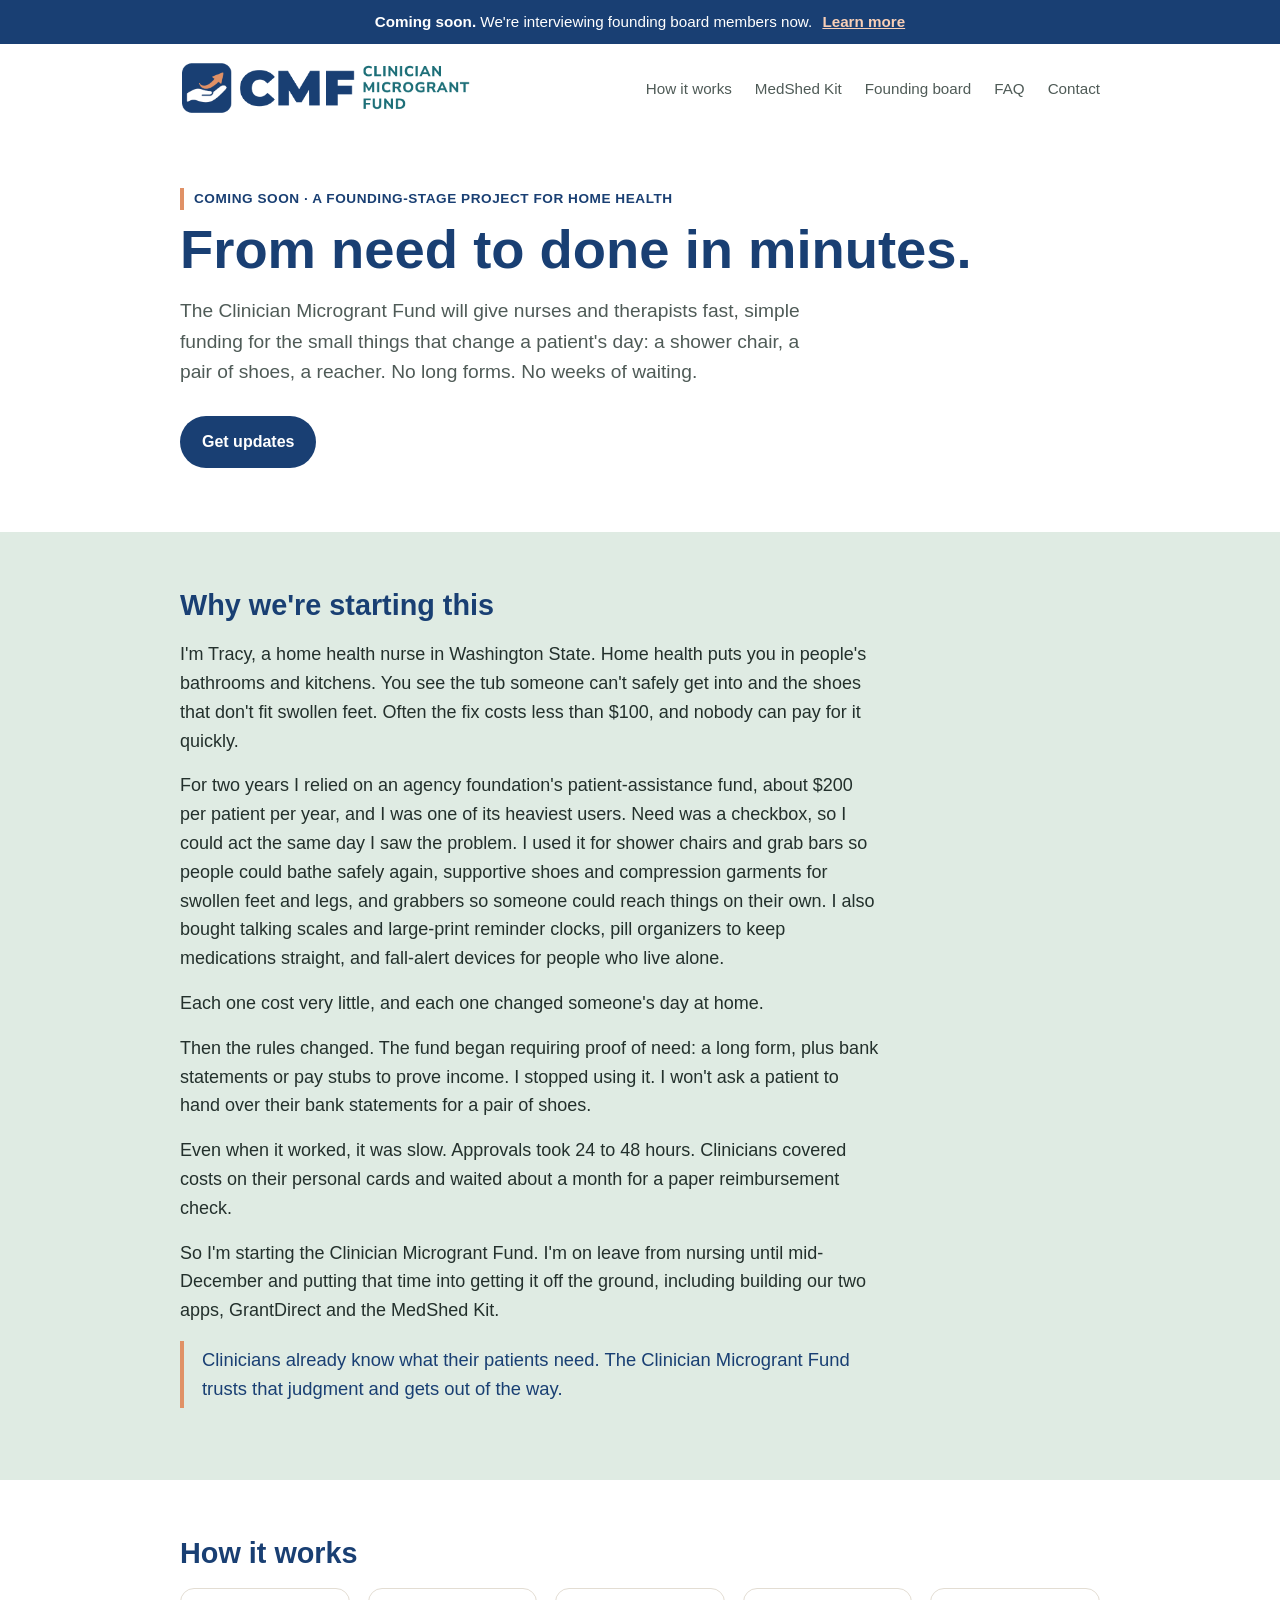
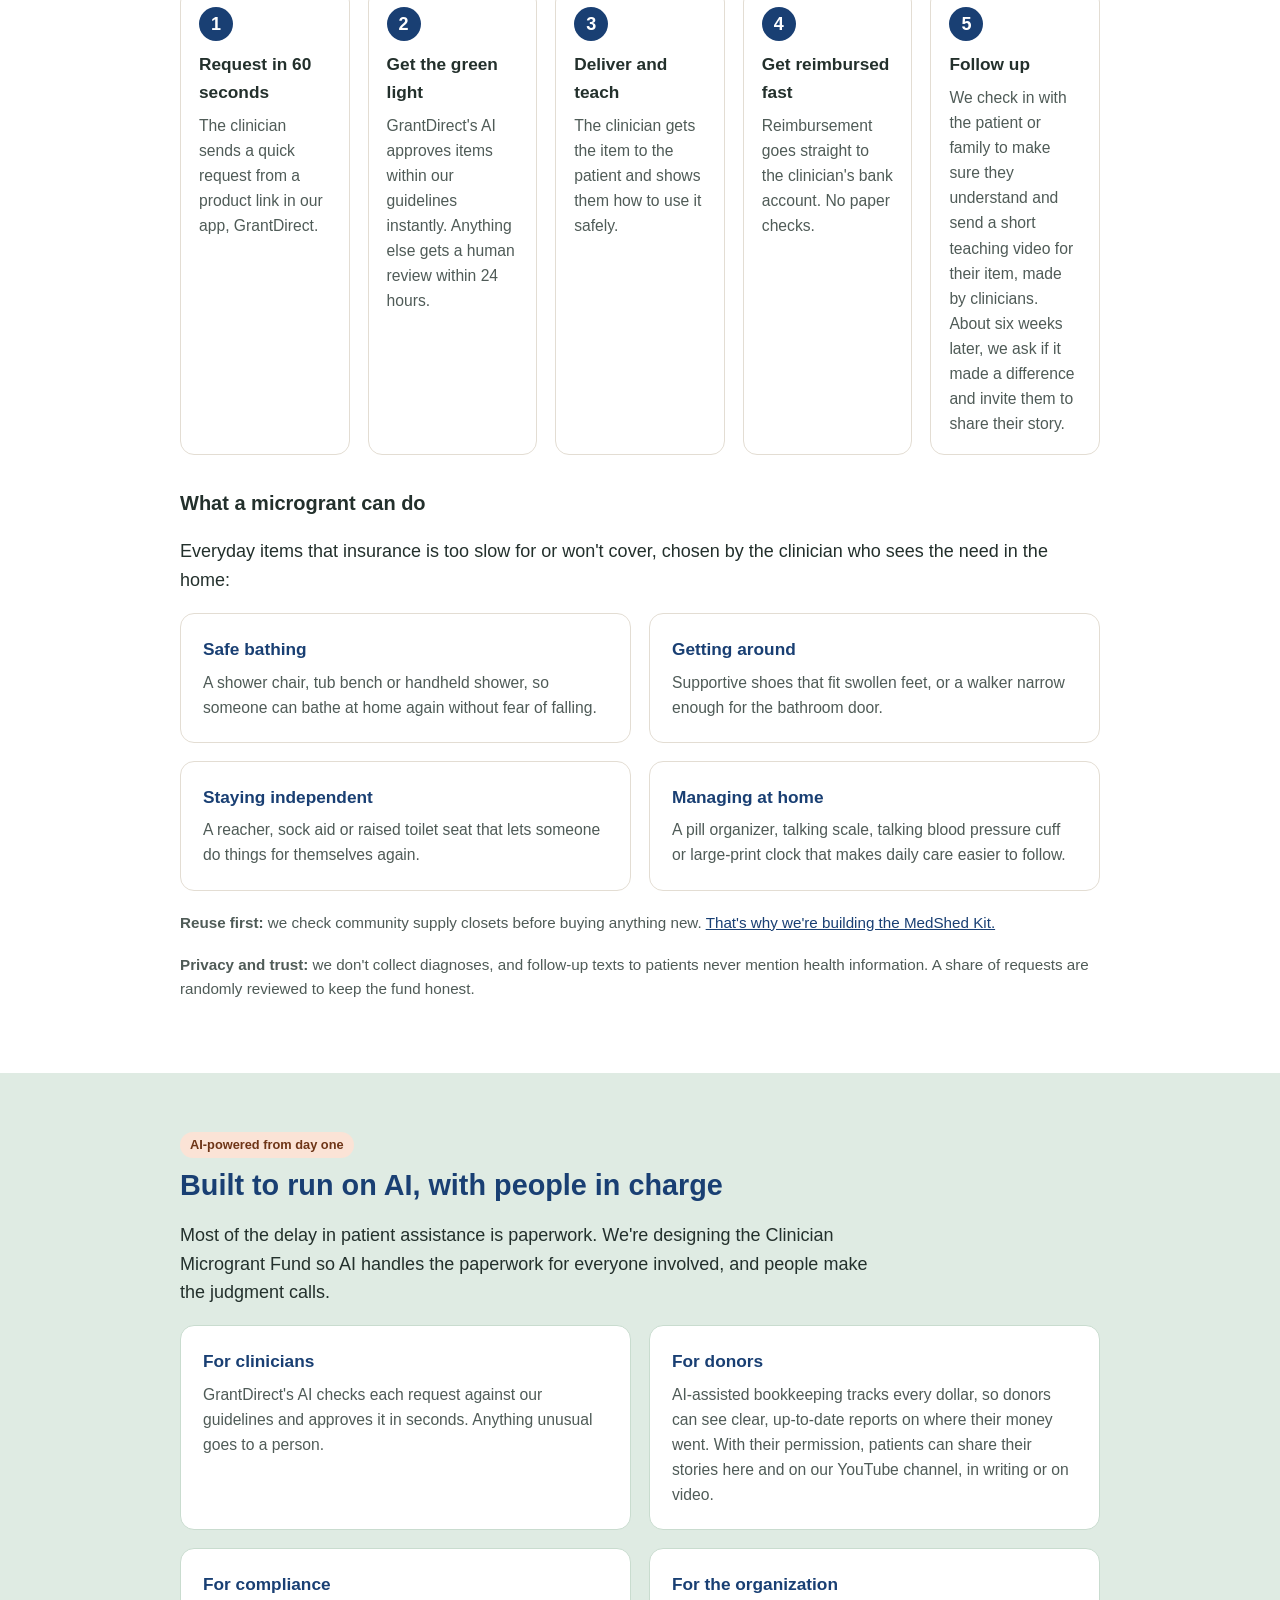
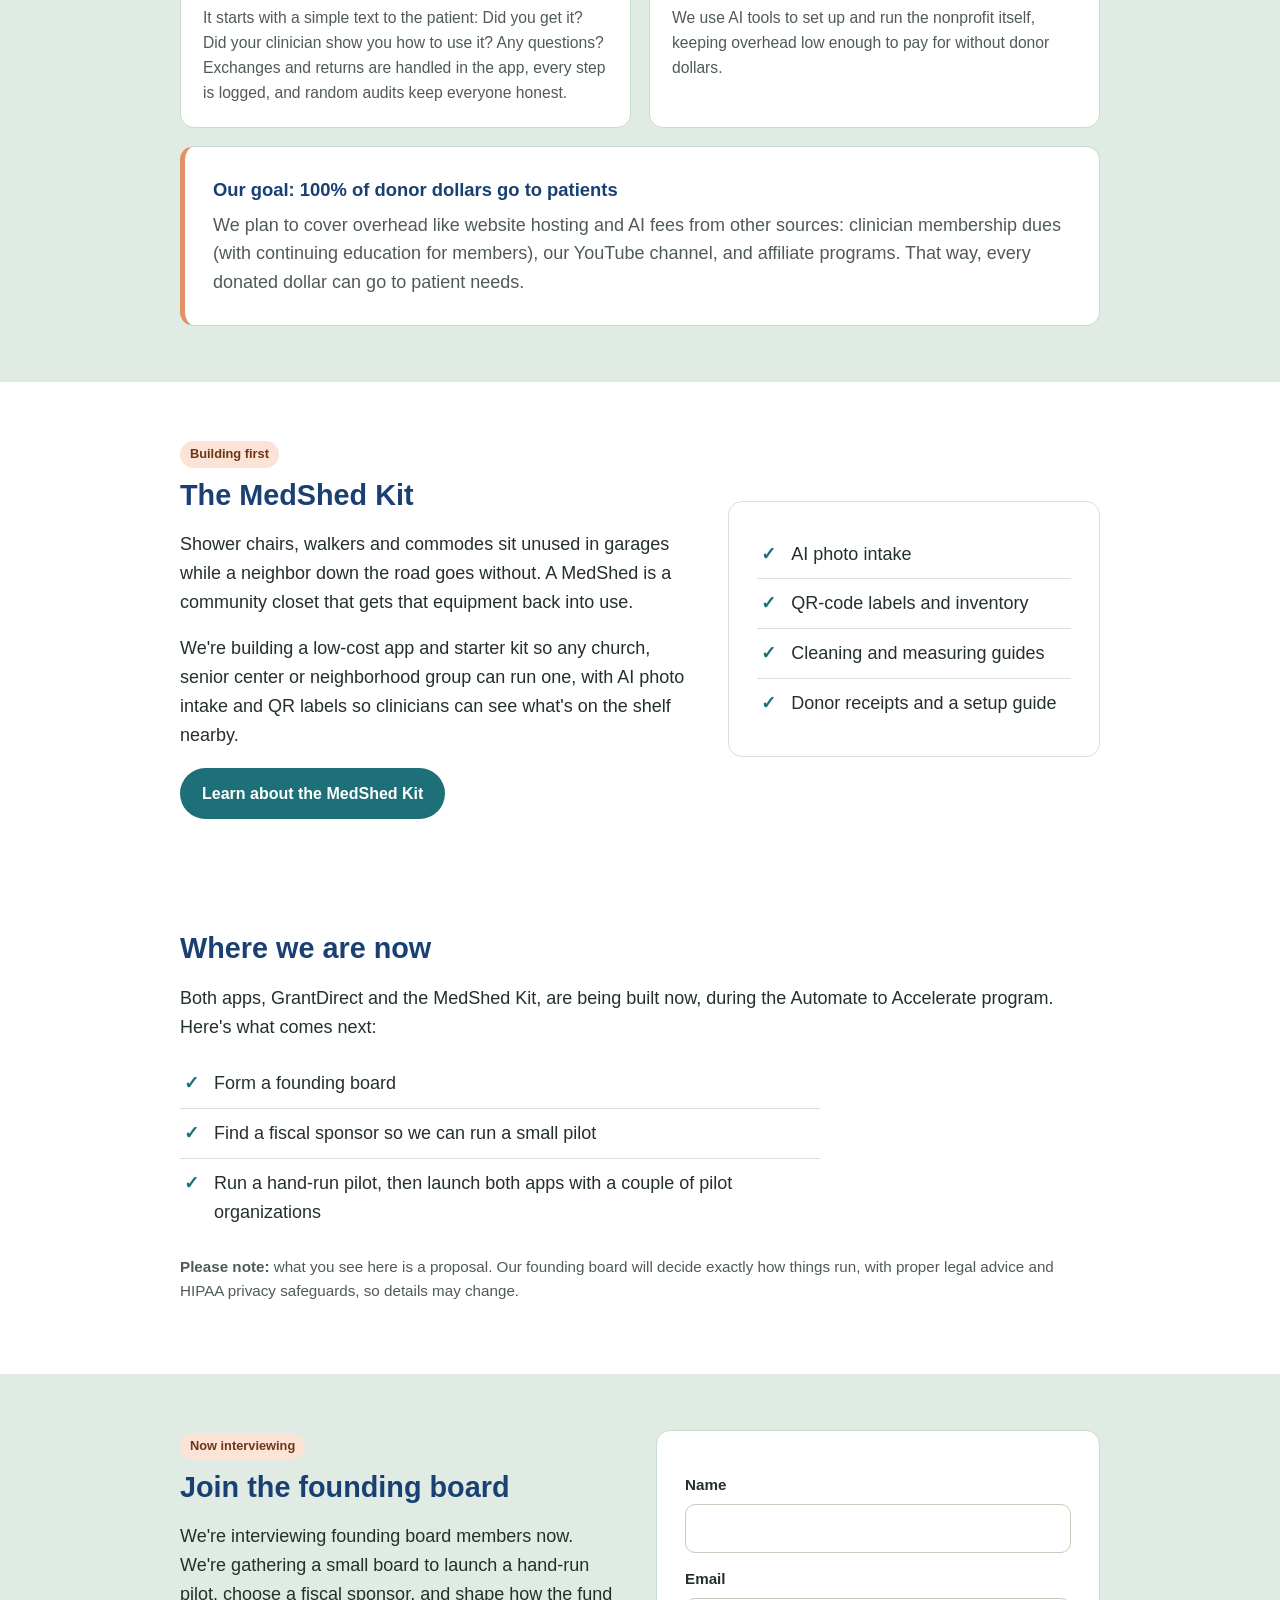
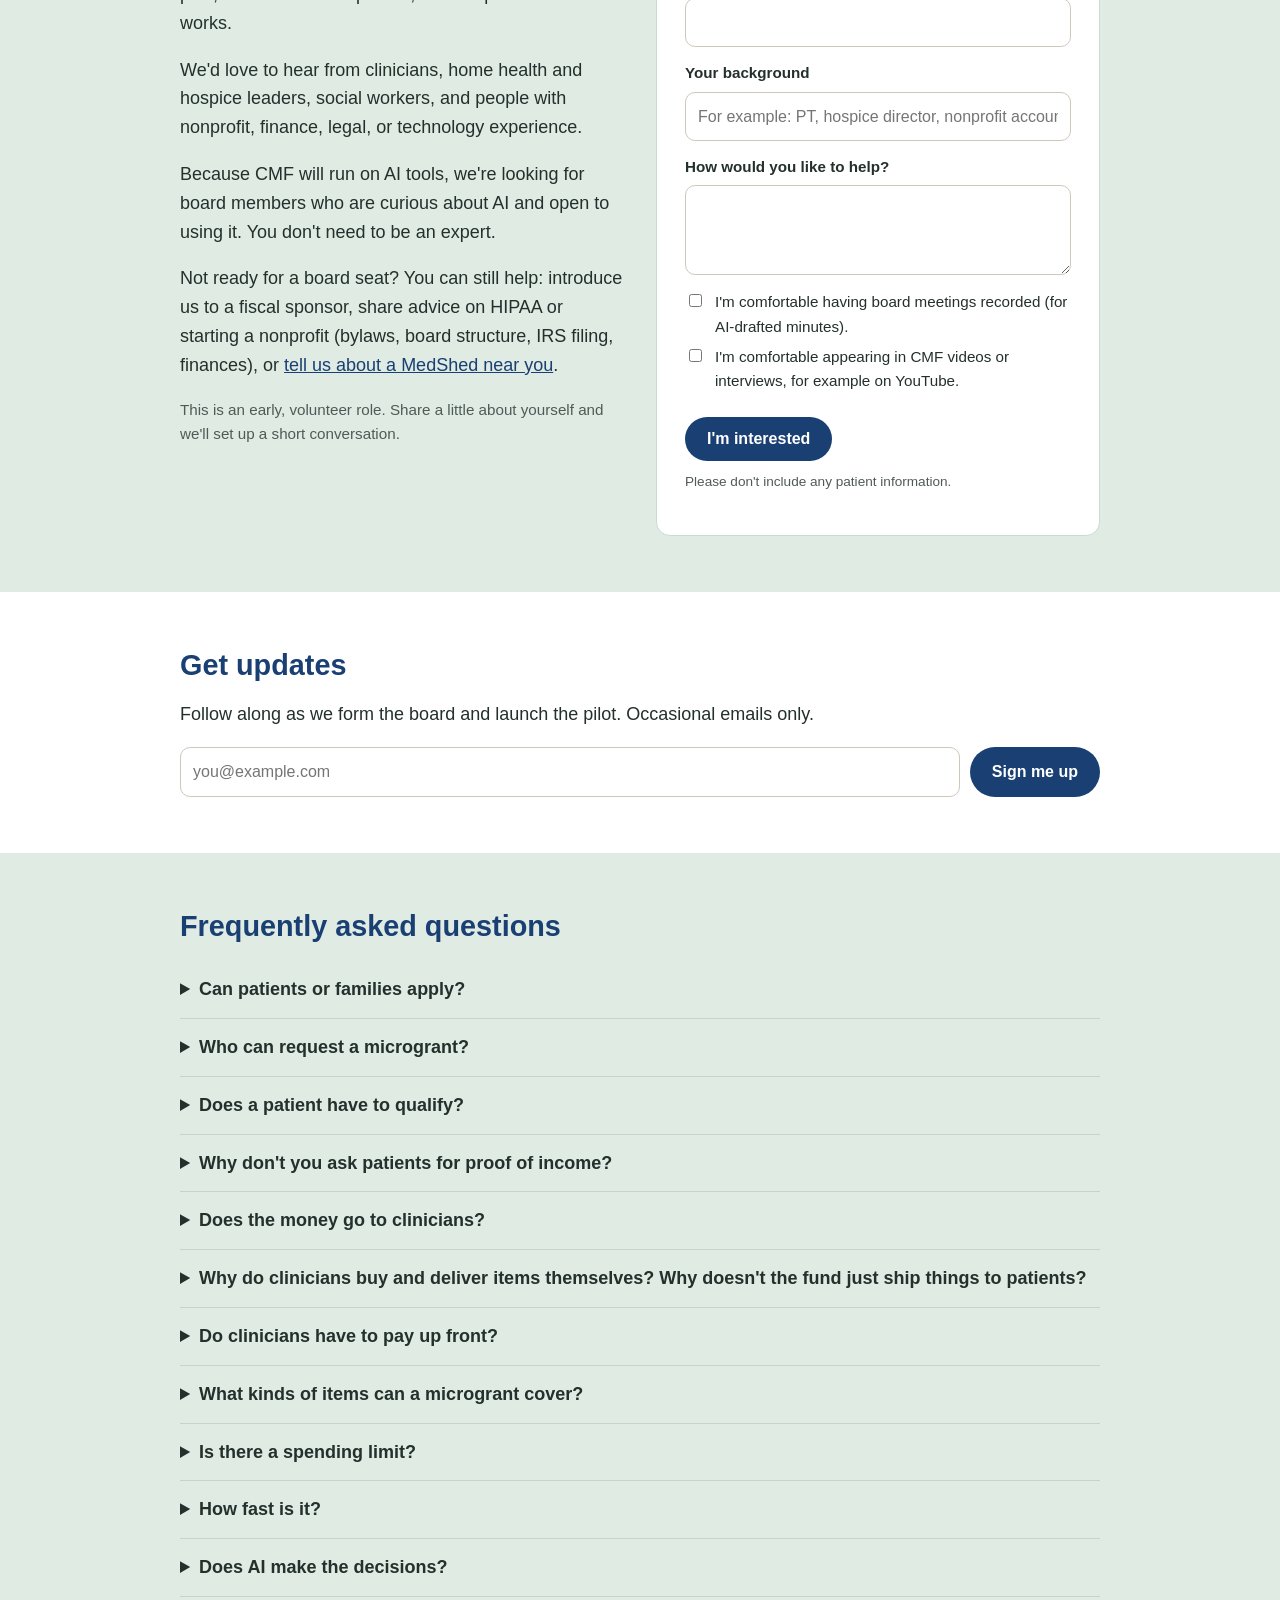
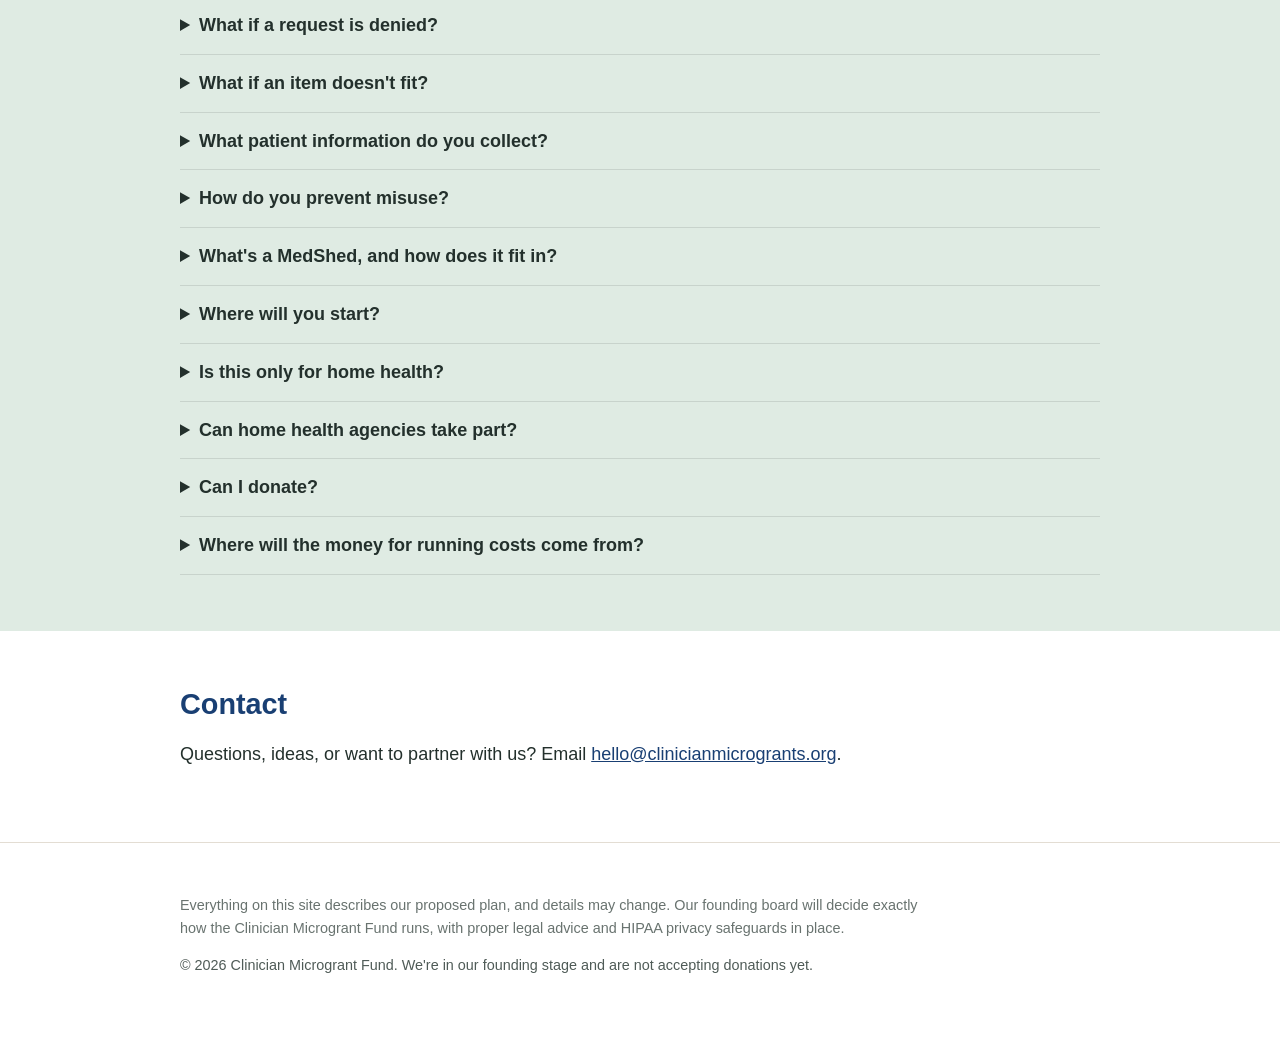
==== index.html @ 8842ea6a "Add hand-and-arrow CMF icon to header and favicon, walker logo on MedShed Kit page Co-Authored-By: C" ====
<!doctype html>
<html lang="en">
<head>
  <meta charset="utf-8">
  <meta name="viewport" content="width=device-width, initial-scale=1">
  <title>Clinician Microgrant Fund | From need to done in minutes</title>
  <meta name="description" content="The Clinician Microgrant Fund gives home health clinicians fast, simple funding for the small items that change a patient's day. Join our founding board.">
  <link rel="canonical" href="https://clinicianmicrogrants.org/">
  <meta property="og:title" content="Clinician Microgrant Fund">
  <meta property="og:description" content="From need to done in minutes. Fast funding for clinician-identified needs.">
  <meta property="og:url" content="https://clinicianmicrogrants.org/">
  <meta property="og:type" content="website">
  <link rel="icon" type="image/png" href="/assets/icon.png">
  <link rel="apple-touch-icon" href="/assets/icon.png">
  <link rel="stylesheet" href="/assets/style.css">
</head>
<body>
  <div class="banner"><strong>Coming soon.</strong> We're interviewing founding board members now. <a href="/#board">Learn more</a></div>
  <div class="wrap">
    <header class="top">
      <a class="logo" href="/"><img src="/assets/logo-header-navy.png" alt="Clinician Microgrant Fund" width="887" height="158"></a>
      <nav>
        <a href="#how">How it works</a>
        <a href="/med-shed-kit/">MedShed Kit</a>
        <a href="#board">Founding board</a>
        <a href="#faq">FAQ</a>
        <a href="#contact">Contact</a>
      </nav>
    </header>
  </div>

  <main>
    <div class="wrap hero">
      <p class="eyebrow">Coming soon &middot; A founding-stage project for home health</p>
      <h1>From need to done in minutes.</h1>
      <p class="lede">The Clinician Microgrant Fund will give nurses and therapists fast, simple funding for the small things that change a patient's day: a shower chair, a pair of shoes, a reacher. No long forms. No weeks of waiting.</p>
      <a class="btn" href="#updates">Get updates</a>
    </div>

    <section id="story" class="alt">
      <div class="wrap"><div class="story">
        <h2>Why we're starting this</h2>
        <p>I'm Tracy, a home health nurse in Washington State. Home health puts you in people's bathrooms and kitchens. You see the tub someone can't safely get into and the shoes that don't fit swollen feet. Often the fix costs less than $100, and nobody can pay for it quickly.</p>
        <p>For two years I relied on an agency foundation's patient-assistance fund, about $200 per patient per year, and I was one of its heaviest users. Need was a checkbox, so I could act the same day I saw the problem. I used it for shower chairs and grab bars so people could bathe safely again, supportive shoes and compression garments for swollen feet and legs, and grabbers so someone could reach things on their own. I also bought talking scales and large-print reminder clocks, pill organizers to keep medications straight, and fall-alert devices for people who live alone.</p>
        <p>Each one cost very little, and each one changed someone's day at home.</p>
        <p>Then the rules changed. The fund began requiring proof of need: a long form, plus bank statements or pay stubs to prove income. I stopped using it. I won't ask a patient to hand over their bank statements for a pair of shoes.</p>
        <p>Even when it worked, it was slow. Approvals took 24 to 48 hours. Clinicians covered costs on their personal cards and waited about a month for a paper reimbursement check.</p>
        <p>So I'm starting the Clinician Microgrant Fund. I'm on leave from nursing until mid-December and putting that time into getting it off the ground, including building our two apps, GrantDirect and the MedShed Kit.</p>
        <p class="pull">Clinicians already know what their patients need. The Clinician Microgrant Fund trusts that judgment and gets out of the way.</p>
      </div></div>
    </section>

    <section id="how">
      <div class="wrap">
        <h2>How it works</h2>
        <ol class="steps steps-5">
          <li>
            <h3>Request in 60 seconds</h3>
            <p>The clinician sends a quick request from a product link in our app, GrantDirect.</p>
          </li>
          <li>
            <h3>Get the green light</h3>
            <p>GrantDirect's AI approves items within our guidelines instantly. Anything else gets a human review within 24 hours.</p>
          </li>
          <li>
            <h3>Deliver and teach</h3>
            <p>The clinician gets the item to the patient and shows them how to use it safely.</p>
          </li>
          <li>
            <h3>Get reimbursed fast</h3>
            <p>Reimbursement goes straight to the clinician's bank account. No paper checks.</p>
          </li>
          <li>
            <h3>Follow up</h3>
            <p>We check in with the patient or family to make sure they understand and send a short teaching video for their item, made by clinicians. About six weeks later, we ask if it made a difference and invite them to share their story.</p>
          </li>
        </ol>
        <h3 class="sub">What a microgrant can do</h3>
        <p>Everyday items that insurance is too slow for or won't cover, chosen by the clinician who sees the need in the home:</p>
        <div class="ai-grid">
          <div class="card">
            <h3>Safe bathing</h3>
            <p>A shower chair, tub bench or handheld shower, so someone can bathe at home again without fear of falling.</p>
          </div>
          <div class="card">
            <h3>Getting around</h3>
            <p>Supportive shoes that fit swollen feet, or a walker narrow enough for the bathroom door.</p>
          </div>
          <div class="card">
            <h3>Staying independent</h3>
            <p>A reacher, sock aid or raised toilet seat that lets someone do things for themselves again.</p>
          </div>
          <div class="card">
            <h3>Managing at home</h3>
            <p>A pill organizer, talking scale, talking blood pressure cuff or large-print clock that makes daily care easier to follow.</p>
          </div>
        </div>
        <p class="note"><strong>Reuse first:</strong> we check community supply closets before buying anything new. <a href="/med-shed-kit/">That's why we're building the MedShed Kit.</a></p>
        <p class="note"><strong>Privacy and trust:</strong> we don't collect diagnoses, and follow-up texts to patients never mention health information. A share of requests are randomly reviewed to keep the fund honest.</p>
      </div>
    </section>

    <section id="ai" class="alt green">
      <div class="wrap">
        <span class="tag">AI-powered from day one</span>
        <h2>Built to run on AI, with people in charge</h2>
        <p class="story">Most of the delay in patient assistance is paperwork. We're designing the Clinician Microgrant Fund so AI handles the paperwork for everyone involved, and people make the judgment calls.</p>
        <div class="ai-grid">
          <div class="card">
            <h3>For clinicians</h3>
            <p>GrantDirect's AI checks each request against our guidelines and approves it in seconds. Anything unusual goes to a person.</p>
          </div>
          <div class="card">
            <h3>For donors</h3>
            <p>AI-assisted bookkeeping tracks every dollar, so donors can see clear, up-to-date reports on where their money went. With their permission, patients can share their stories here and on our YouTube channel, in writing or on video.</p>
          </div>
          <div class="card">
            <h3>For compliance</h3>
            <p>It starts with a simple text to the patient: Did you get it? Did your clinician show you how to use it? Any questions? Exchanges and returns are handled in the app, every step is logged, and random audits keep everyone honest.</p>
          </div>
          <div class="card">
            <h3>For the organization</h3>
            <p>We use AI tools to set up and run the nonprofit itself, keeping overhead low enough to pay for without donor dollars.</p>
          </div>
        </div>
        <div class="card goal">
          <h3>Our goal: 100% of donor dollars go to patients</h3>
          <p>We plan to cover overhead like website hosting and AI fees from other sources: clinician membership dues (with continuing education for members), our YouTube channel, and affiliate programs. That way, every donated dollar can go to patient needs.</p>
        </div>
      </div>
    </section>

    <section id="med-shed">
      <div class="wrap teaser">
        <div>
          <span class="tag">Building first</span>
          <h2>The MedShed Kit</h2>
          <p>Shower chairs, walkers and commodes sit unused in garages while a neighbor down the road goes without. A MedShed is a community closet that gets that equipment back into use.</p>
          <p>We're building a low-cost app and starter kit so any church, senior center or neighborhood group can run one, with AI photo intake and QR labels so clinicians can see what's on the shelf nearby.</p>
          <a class="btn secondary" href="/med-shed-kit/">Learn about the MedShed Kit</a>
        </div>
        <div class="card">
          <ul class="checklist">
            <li>AI photo intake</li>
            <li>QR-code labels and inventory</li>
            <li>Cleaning and measuring guides</li>
            <li>Donor receipts and a setup guide</li>
          </ul>
        </div>
      </div>
    </section>

    <section id="now">
      <div class="wrap">
        <h2>Where we are now</h2>
        <p>Both apps, GrantDirect and the MedShed Kit, are being built now, during the Automate to Accelerate program. Here's what comes next:</p>
        <ul class="checklist">
          <li>Form a founding board</li>
          <li>Find a fiscal sponsor so we can run a small pilot</li>
          <li>Run a hand-run pilot, then launch both apps with a couple of pilot organizations</li>
        </ul>
        <p class="note"><strong>Please note:</strong> what you see here is a proposal. Our founding board will decide exactly how things run, with proper legal advice and HIPAA privacy safeguards, so details may change.</p>
      </div>
    </section>

    <section id="board" class="alt green">
      <div class="wrap two">
        <div>
          <span class="tag">Now interviewing</span>
          <h2>Join the founding board</h2>
          <p>We're interviewing founding board members now. We're gathering a small board to launch a hand-run pilot, choose a fiscal sponsor, and shape how the fund works.</p>
          <p>We'd love to hear from clinicians, home health and hospice leaders, social workers, and people with nonprofit, finance, legal, or technology experience.</p>
          <p>Because CMF will run on AI tools, we're looking for board members who are curious about AI and open to using it. You don't need to be an expert.</p>
          <p>Not ready for a board seat? You can still help: introduce us to a fiscal sponsor, share advice on HIPAA or starting a nonprofit (bylaws, board structure, IRS filing, finances), or <a href="/med-shed-kit/#join">tell us about a MedShed near you</a>.</p>
          <p class="note">This is an early, volunteer role. Share a little about yourself and we'll set up a short conversation.</p>
        </div>
        <div class="card">
          <form id="board-form" method="post" target="ml-board-frame"
                action="https://assets.mailerlite.com/jsonp/2710564/forms/201317289521317434/subscribe">
            <label for="b-name">Name</label>
            <input id="b-name" name="fields[name]" autocomplete="name" required>
            <label for="b-email">Email</label>
            <input id="b-email" name="fields[email]" type="email" autocomplete="email" required>
            <label for="b-bg">Your background</label>
            <input id="b-bg" name="fields[cmf_background]" placeholder="For example: PT, hospice director, nonprofit accountant" required>
            <label for="b-help">How would you like to help?</label>
            <textarea id="b-help" name="fields[cmf_how_they_would_help]" required></textarea>
            <label class="check"><input type="checkbox" required> I'm comfortable having board meetings recorded (for AI-drafted minutes).</label>
            <label class="check"><input type="checkbox" required> I'm comfortable appearing in CMF videos or interviews, for example on YouTube.</label>
            <input class="hp" name="website" tabindex="-1" autocomplete="off" aria-hidden="true">
            <input type="hidden" name="ml-submit" value="1">
            <input type="hidden" name="anticsrf" value="true">
            <button class="btn" type="submit">I'm interested</button>
            <p class="fine">Please don't include any patient information.</p>
            <p class="thanks" role="status">Thank you! Please check your email to confirm, and we'll be in touch soon.</p>
          </form>
          <iframe name="ml-board-frame" title="form response" hidden></iframe>
        </div>
      </div>
    </section>

    <section id="updates">
      <div class="wrap">
        <h2>Get updates</h2>
        <p>Follow along as we form the board and launch the pilot. Occasional emails only.</p>
        <form id="updates-form" method="post" target="ml-updates-frame"
              action="https://assets.mailerlite.com/jsonp/2710564/forms/201317285537776960/subscribe">
          <div class="inline">
            <label class="hp" for="u-email">Email</label>
            <input id="u-email" name="fields[email]" type="email" autocomplete="email" placeholder="you@example.com" required>
            <input class="hp" name="website" tabindex="-1" autocomplete="off" aria-hidden="true">
            <input type="hidden" name="ml-submit" value="1">
            <input type="hidden" name="anticsrf" value="true">
            <button class="btn" type="submit">Sign me up</button>
          </div>
          <p class="thanks" role="status">You're on the list. Check your email to confirm.</p>
        </form>
        <iframe name="ml-updates-frame" title="form response" hidden></iframe>
      </div>
    </section>

    <section id="faq" class="alt">
      <div class="wrap">
        <h2>Frequently asked questions</h2>
        <details>
          <summary>Can patients or families apply?</summary>
          <p>Not directly. Requests come from the nurse, therapist or other clinician caring for the patient, because they see the need in the home and can make sure the item is the right fit. If you think an item would help you or a loved one, ask your home health clinician.</p>
        </details>
        <details>
          <summary>Who can request a microgrant?</summary>
          <p>Licensed clinicians who give direct patient care, like nurses and physical and occupational therapists. We verify licenses every year. Requests made on a professional license carry real accountability, which is part of being good stewards of every donated dollar.</p>
        </details>
        <details>
          <summary>Does a patient have to qualify?</summary>
          <p>There's no income test. The clinician recommends what would help, and the patient or family decides whether they can buy it themselves or would like help. In our experience, people who can afford it usually say, "Save that money for someone who really needs it."</p>
        </details>
        <details>
          <summary>Why don't you ask patients for proof of income?</summary>
          <p>Because a long application, bank statements or pay stubs for a pair of shoes or a shower chair is exactly the barrier we want to remove. The clinician who sees the need in the home is the proof of need.</p>
        </details>
        <details>
          <summary>Does the money go to clinicians?</summary>
          <p>No. The patient is the one who benefits. The clinician buys the approved item, delivers it, and is paid back the exact cost. Nobody earns money from a grant.</p>
        </details>
        <details>
          <summary>Why do clinicians buy and deliver items themselves? Why doesn't the fund just ship things to patients?</summary>
          <p>Three reasons:</p>
          <ul>
            <li><strong>Privacy.</strong> Clinicians order items to themselves and hand-deliver them, so a patient's home address never goes into our app.</li>
            <li><strong>Skin in the game.</strong> The clinician who asks for the grant is the one who shows up with the item, so requests come from real needs they've seen in the home.</li>
            <li><strong>Better care, better use of every dollar.</strong> The clinician checks that the item fits, teaches the patient and family how to use it safely, and follows up. An item shipped to a doorstep with no one to set it up or teach it can go unused, or even cause a fall.</li>
          </ul>
        </details>
        <details>
          <summary>Do clinicians have to pay up front?</summary>
          <p>The current plan is that clinicians buy the item and get paid back quickly by direct deposit. For higher-cost items, or clinicians who can't front the cost, we're looking at options like single-use payment cards. Our founding board will decide the details.</p>
        </details>
        <details>
          <summary>What kinds of items can a microgrant cover?</summary>
          <p>Small, everyday items that help someone stay safe and independent at home, like shower chairs, grab bars, supportive shoes, reachers, pill organizers and talking blood pressure cuffs. See <a href="#how">What a microgrant can do</a> for more examples.</p>
        </details>
        <details>
          <summary>Is there a spending limit?</summary>
          <p>We're proposing a yearly amount per patient that can be approved quickly, likely starting around $200. Larger requests are still possible, with extra review. Our founding board will set the final amounts.</p>
        </details>
        <details>
          <summary>How fast is it?</summary>
          <p>Requests take about a minute. Items within our guidelines can be approved right away, and anything else gets a human review within 24 hours. Clinicians are paid back by direct deposit, not paper checks.</p>
        </details>
        <details>
          <summary>Does AI make the decisions?</summary>
          <p>AI handles routine, within-guideline requests and the paperwork. People make the judgment calls, review anything unusual, and oversee the AI.</p>
        </details>
        <details>
          <summary>What if a request is denied?</summary>
          <p>It can be appealed, and a person will review it.</p>
        </details>
        <details>
          <summary>What if an item doesn't fit?</summary>
          <p>The clinician returns it and orders the right one. Our founding board will set the exact return process.</p>
        </details>
        <details>
          <summary>What patient information do you collect?</summary>
          <p>Only what's needed for a follow-up text. We never collect diagnoses or home addresses, and our follow-up texts never mention health information.</p>
        </details>
        <details>
          <summary>How do you prevent misuse?</summary>
          <p>Several ways: we follow up with the patient or family to confirm they got the item and were shown how to use it, a share of requests are randomly reviewed, and there are spending limits.</p>
        </details>
        <details>
          <summary>What's a MedShed, and how does it fit in?</summary>
          <p>A MedShed is a community closet of donated medical equipment, often run by a church, senior center or volunteer group. Before buying anything new, we check nearby MedSheds for a donated item. Our <a href="/med-shed-kit/">MedShed Kit</a> is a low-cost app and starter kit to help MedSheds run smoothly.</p>
        </details>
        <details>
          <summary>Where will you start?</summary>
          <p>In Washington State, most likely beginning in Snohomish County, then growing from there.</p>
        </details>
        <details>
          <summary>Is this only for home health?</summary>
          <p>We're starting with home health, because that's where we've seen the need firsthand. The model works anywhere a clinician gives direct patient care and follows up, so other care teams could use it in the future.</p>
        </details>
        <details>
          <summary>Can home health agencies take part?</summary>
          <p>We hope so. One idea is for agencies to sign up their clinicians and cover their membership. We'd love to talk with agencies interested in being early partners: email hello@clinicianmicrogrants.org.</p>
        </details>
        <details>
          <summary>Can I donate?</summary>
          <p>Not yet. We're in our founding stage and are not accepting donations until we have a fiscal sponsor or our own nonprofit status. <a href="#updates">Sign up for updates</a> and we'll let you know when we're ready.</p>
        </details>
        <details>
          <summary>Where will the money for running costs come from?</summary>
          <p>Our goal is for 100% of donor dollars to go to patients. We plan to cover running costs, like hosting and AI tools, through clinician memberships with continuing education, our YouTube channel and partnerships.</p>
        </details>
      </div>
    </section>

    <section id="contact">
      <div class="wrap">
        <h2>Contact</h2>
        <p>Questions, ideas, or want to partner with us? Email <a href="mailto:hello@clinicianmicrogrants.org">hello@clinicianmicrogrants.org</a>.</p>
      </div>
    </section>
  </main>

  <footer>
    <div class="wrap">
      <p class="disclaimer">Everything on this site describes our proposed plan, and details may change. Our founding board will decide exactly how the Clinician Microgrant Fund runs, with proper legal advice and HIPAA privacy safeguards in place.</p>
      <p>&copy; 2026 Clinician Microgrant Fund. We're in our founding stage and are not accepting donations yet.</p>
    </div>
  </footer>

  <script src="/assets/forms.js"></script>
</body>
</html>
---- assets/style.css ----
:root {
  /* Trial palette, 2026-10-21 working brand kit */
  --bg: #ffffff;
  --surface: #ffffff;
  --ink: #23302c;
  --muted: #4f5b57;
  --brand: #193f73;       /* navy: primary buttons, links */
  --brand-dark: #193f73;  /* navy: headings */
  --brand-hover: #112d55;
  --euc: #1d6f78;         /* deep teal: secondary buttons, icons (not text) */
  --euc-hover: #155960;
  --accent: #e09166;      /* peach: small decorative accents only */
  --soft: #dfebe3;        /* light eucalyptus: alternating section background */
  --cream: #fdf9f3;
  --line: #e3ddd3;
  --radius: 14px;
}
* { box-sizing: border-box; }
html { scroll-behavior: smooth; }
body {
  margin: 0;
  background: var(--bg);
  color: var(--ink);
  font: 18px/1.6 -apple-system, BlinkMacSystemFont, "Segoe UI", Roboto, "Helvetica Neue", Arial, sans-serif;
}
a { color: var(--brand); }
.wrap { max-width: 960px; margin: 0 auto; padding: 0 20px; }
header.top {
  display: flex; align-items: center; justify-content: space-between;
  padding: 18px 0; gap: 12px; flex-wrap: wrap;
}
.logo { display: inline-flex; text-decoration: none; }
.logo img { height: 52px; width: auto; display: block; }
@media (max-width: 600px) { .logo img { height: 42px; } }
.ai-grid { display: grid; grid-template-columns: 1fr 1fr; gap: 18px; margin-top: 8px; }
.ai-grid .card { padding: 22px; }
.ai-grid h3 { margin: 0 0 6px; font-size: 1.08rem; color: var(--brand-dark); }
.ai-grid p { margin: 0; color: var(--muted); font-size: .98rem; }
nav a { margin-left: 18px; text-decoration: none; color: var(--muted); font-size: .95rem; }
nav a:hover { color: var(--brand); text-decoration: underline; }

.hero { padding-top: 56px; padding-bottom: 64px; }
.eyebrow { color: var(--brand); border-left: 4px solid var(--accent); padding-left: 10px; font-weight: 700; letter-spacing: .04em; text-transform: uppercase; font-size: .85rem; margin: 0 0 10px; }
h1 { font-size: clamp(2.2rem, 5vw, 3.4rem); line-height: 1.1; margin: 0 0 16px; color: var(--brand-dark); }
.lede { font-size: 1.2rem; color: var(--muted); max-width: 640px; margin: 0 0 28px; }
.btn {
  display: inline-block; background: var(--brand); color: #fff; text-decoration: none;
  padding: 13px 22px; border-radius: 999px; font-weight: 600; border: 0; font-size: 1rem; cursor: pointer;
}
.btn:hover { background: var(--brand-hover); }
.btn:focus-visible, a:focus-visible, summary:focus-visible { outline: 3px solid var(--accent); outline-offset: 3px; }
.btn.secondary { background: var(--euc); }
.btn.secondary:hover { background: var(--euc-hover); }
.btn.ghost { background: #fff; color: var(--brand); border: 2px solid var(--brand); margin-left: 8px; }
.btn.ghost:hover { background: var(--soft); }

section { padding: 56px 0; }
section.alt { background: var(--soft); }
section.alt.green { background: var(--soft); }
section.alt .card { border-color: #c9dccf; }
h2 { font-size: 1.8rem; color: var(--brand-dark); margin: 0 0 18px; line-height: 1.2; }
.story { max-width: 700px; }
.story p { margin: 0 0 16px; }
.pull { border-left: 4px solid var(--accent); padding: 4px 0 4px 18px; font-size: 1.15rem; color: var(--brand-dark); margin: 24px 0; }

.steps { display: grid; grid-template-columns: repeat(auto-fit, minmax(200px, 1fr)); gap: 18px; list-style: none; padding: 0; margin: 0; counter-reset: step; }
.steps li { background: var(--surface); border: 1px solid var(--line); border-radius: var(--radius); padding: 22px; counter-increment: step; }
.steps li::before {
  content: counter(step); display: inline-grid; place-items: center; width: 34px; height: 34px;
  border-radius: 50%; background: var(--brand); color: #fff; font-weight: 700; margin-bottom: 10px;
}
.steps h3 { margin: 0 0 6px; font-size: 1.08rem; }
.steps p { margin: 0; color: var(--muted); font-size: .98rem; }
.note { color: var(--muted); font-size: .95rem; margin-top: 18px; }

.card { background: var(--surface); border: 1px solid var(--line); border-radius: var(--radius); padding: 28px; }
.two { display: grid; grid-template-columns: 1fr 1fr; gap: 32px; align-items: start; }
@media (max-width: 760px) { .two { grid-template-columns: 1fr; } nav { display: none; } .btn.ghost { margin: 10px 0 0; } }
form label { display: block; font-weight: 600; font-size: .95rem; margin: 14px 0 6px; }
form input, form textarea {
  width: 100%; font: inherit; font-size: 1rem; padding: 11px 12px; border: 1px solid #cfc8bc; border-radius: 10px; background: #fff; color: var(--ink);
}
form textarea { min-height: 90px; resize: vertical; }
form input:focus, form textarea:focus { outline: 3px solid #a9bfe0; border-color: var(--brand); }
form .btn { margin-top: 18px; }
.fine { font-size: .85rem; color: var(--muted); margin-top: 10px; }
.thanks { display: none; background: var(--soft); border-radius: 10px; padding: 16px; margin-top: 14px; color: var(--brand-dark); font-weight: 600; }
.inline { display: flex; gap: 10px; flex-wrap: wrap; }
.inline input { flex: 1 1 220px; }
.inline .btn { margin-top: 0; }

footer { padding: 36px 0 48px; color: var(--muted); font-size: .9rem; border-top: 1px solid var(--line); }
.hp { position: absolute; left: -9999px; }
nav a.current { color: var(--brand); font-weight: 600; }
.teaser { display: grid; grid-template-columns: 1.4fr 1fr; gap: 28px; align-items: center; }
@media (max-width: 760px) { .teaser { grid-template-columns: 1fr; } }
.checklist { list-style: none; padding: 0; margin: 0; }
.checklist li { padding: 10px 0 10px 34px; position: relative; border-bottom: 1px solid var(--line); }
.checklist li:last-child { border-bottom: 0; }
.checklist li::before { content: "\2713"; position: absolute; left: 4px; top: 10px; color: var(--euc); font-weight: 700; }
.tag { display: inline-block; background: #fbe3d6; color: #6e3517; font-size: .8rem; font-weight: 700; padding: 3px 10px; border-radius: 999px; margin-bottom: 10px; }
.banner { background: var(--brand-dark); color: #fff; text-align: center; padding: 10px 16px; font-size: .95rem; }
.banner a { color: #f9cfb6; font-weight: 600; margin-left: 6px; }
@media (max-width: 760px) { .ai-grid { grid-template-columns: 1fr; } }
.steps-5 { grid-template-columns: repeat(auto-fit, minmax(160px, 1fr)); }
.steps-5 li { padding: 18px; }
.goal { margin-top: 18px; border-left: 5px solid var(--accent); }
.goal h3 { margin: 0 0 6px; color: var(--brand-dark); font-size: 1.15rem; }
.goal p { margin: 0; color: var(--muted); }
.sub { margin: 32px 0 8px; font-size: 1.25rem; }
#how .ai-grid { margin-bottom: 20px; }
#now .checklist { max-width: 640px; }
footer .disclaimer { font-size: .9rem; opacity: .85; max-width: 760px; }
.app-card { max-width: 720px; margin: 0 auto; }
.app-card h2 { font-size: 1.25rem; margin: 28px 0 4px; }
.app-card h2:first-of-type { margin-top: 0; }
form fieldset { border: 0; padding: 0; margin: 14px 0 0; }
form legend { font-weight: 600; font-size: .95rem; margin-bottom: 6px; }
form label.check { display: flex; gap: 10px; align-items: flex-start; font-weight: 400; margin: 6px 0; }
form label.check input { width: auto; margin-top: 4px; flex: none; }
form .sub-label { font-weight: 400; }
form label.consent { margin-top: 22px; }
form select { width: 100%; font: inherit; font-size: 1rem; padding: 11px 12px; border: 1px solid #cfc8bc; border-radius: 10px; background: #fff; color: var(--ink); }
#faq details { border-bottom: 1px solid rgba(0,0,0,.1); padding: 14px 0; }
#faq summary { cursor: pointer; font-weight: 700; }
#faq details p { margin: 10px 0 0; }
section.alt .card.goal { border-left-color: var(--accent); }

/* Product logo on the MedShed Kit page */
.product-mark { display: block; width: 150px; height: auto; margin: 0 0 18px; }
@media (max-width: 600px) { .product-mark { width: 110px; } }
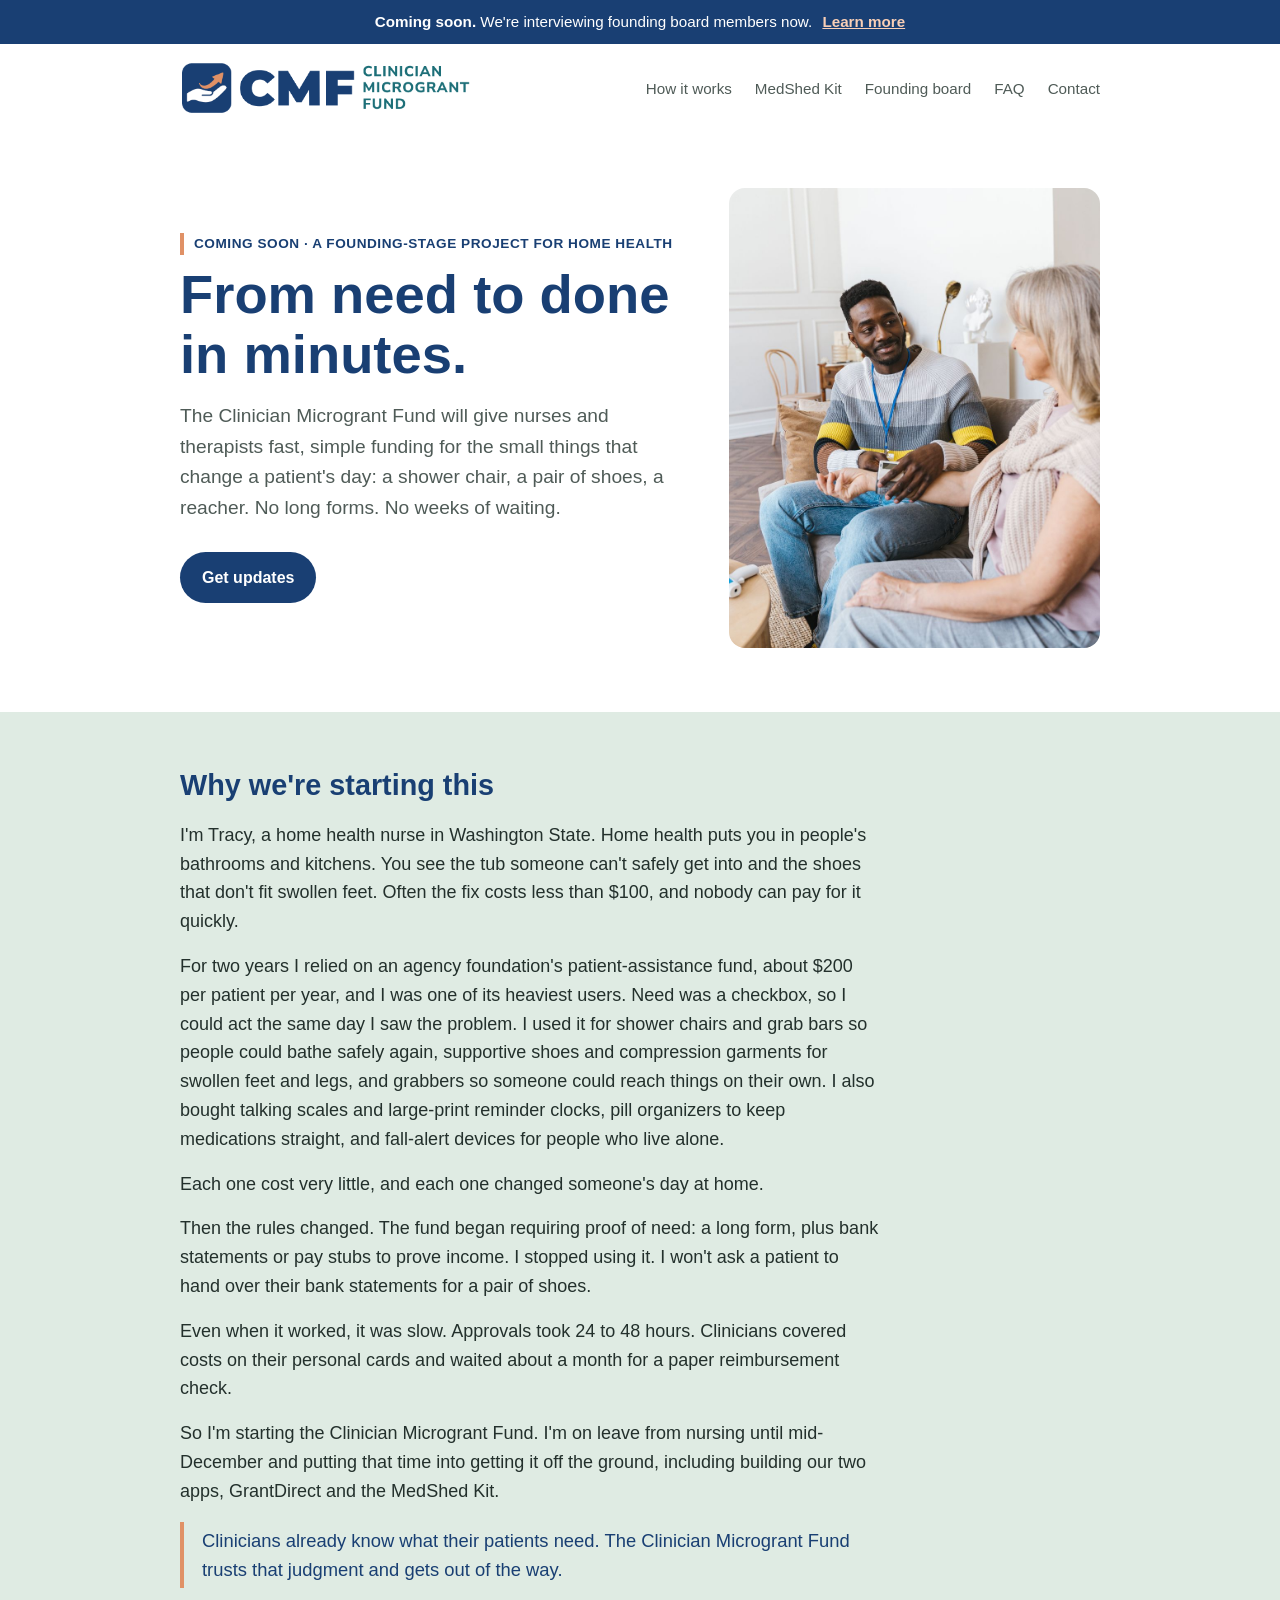
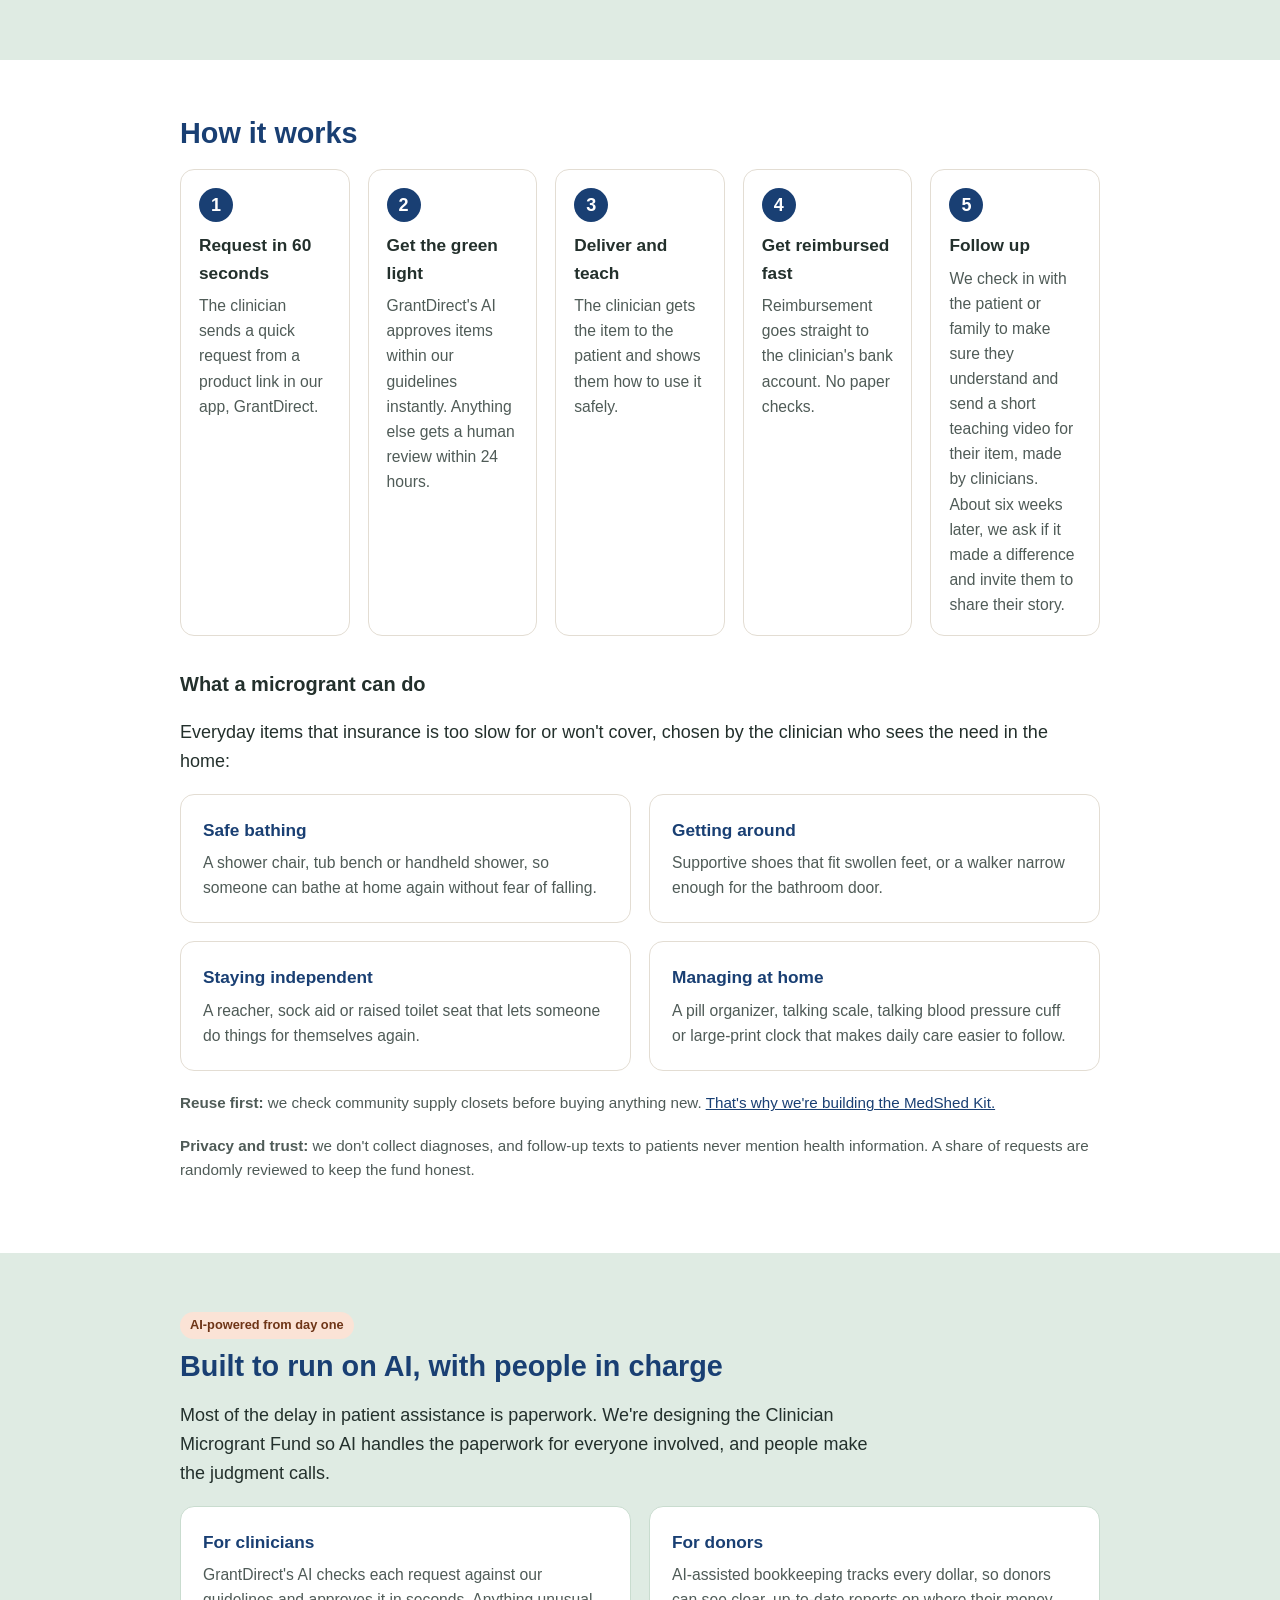
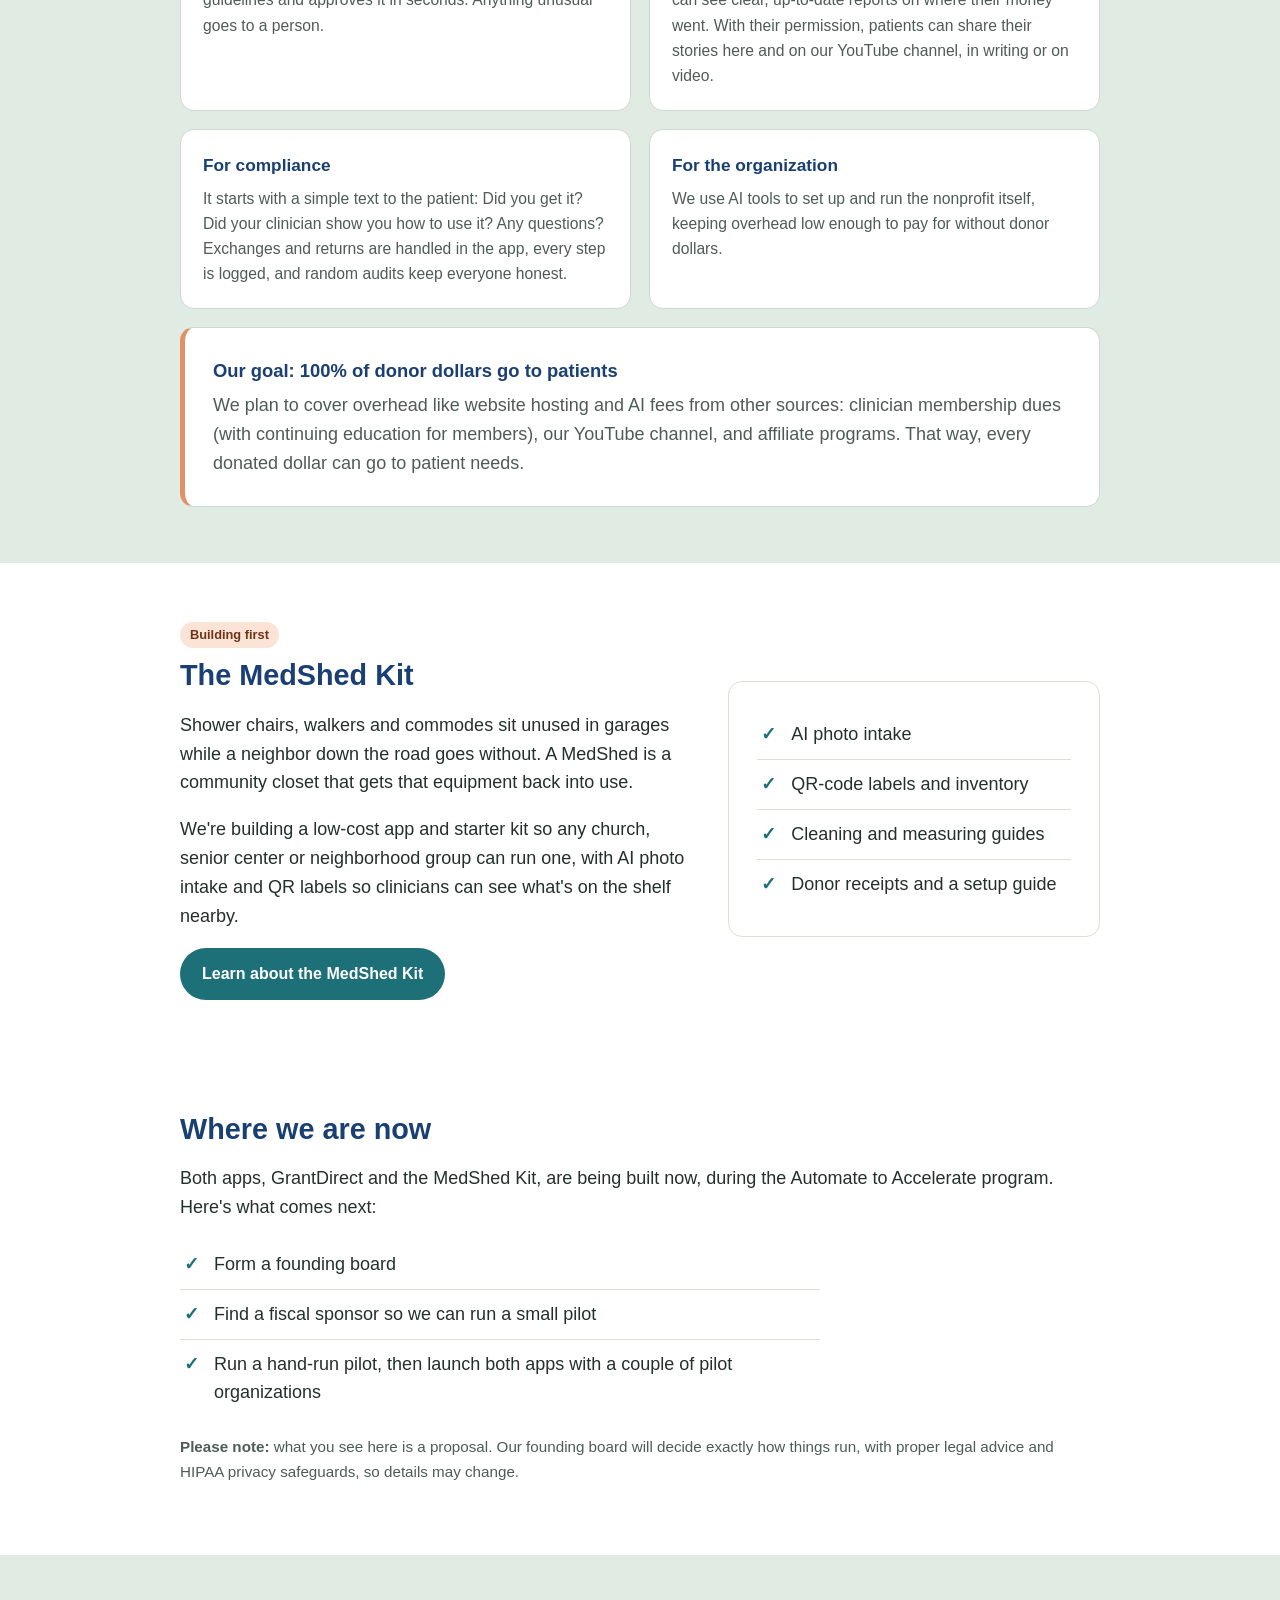
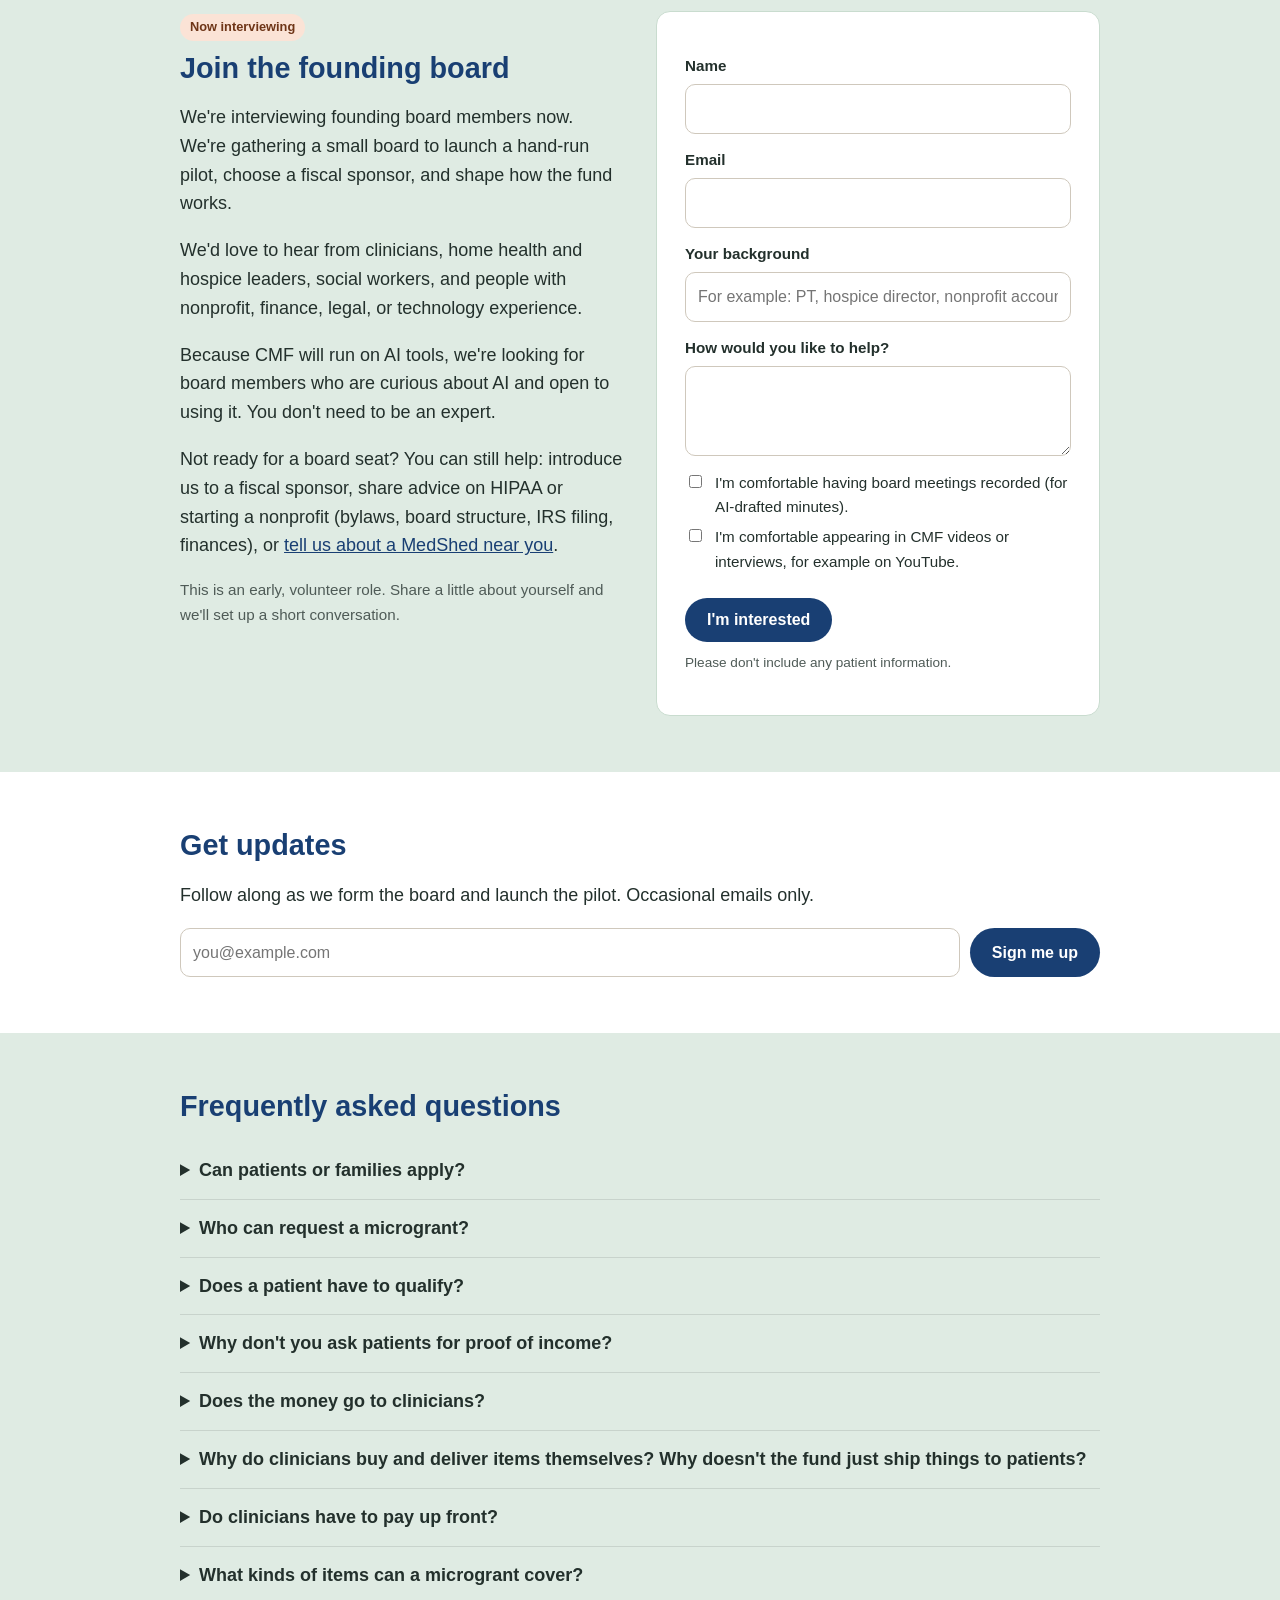
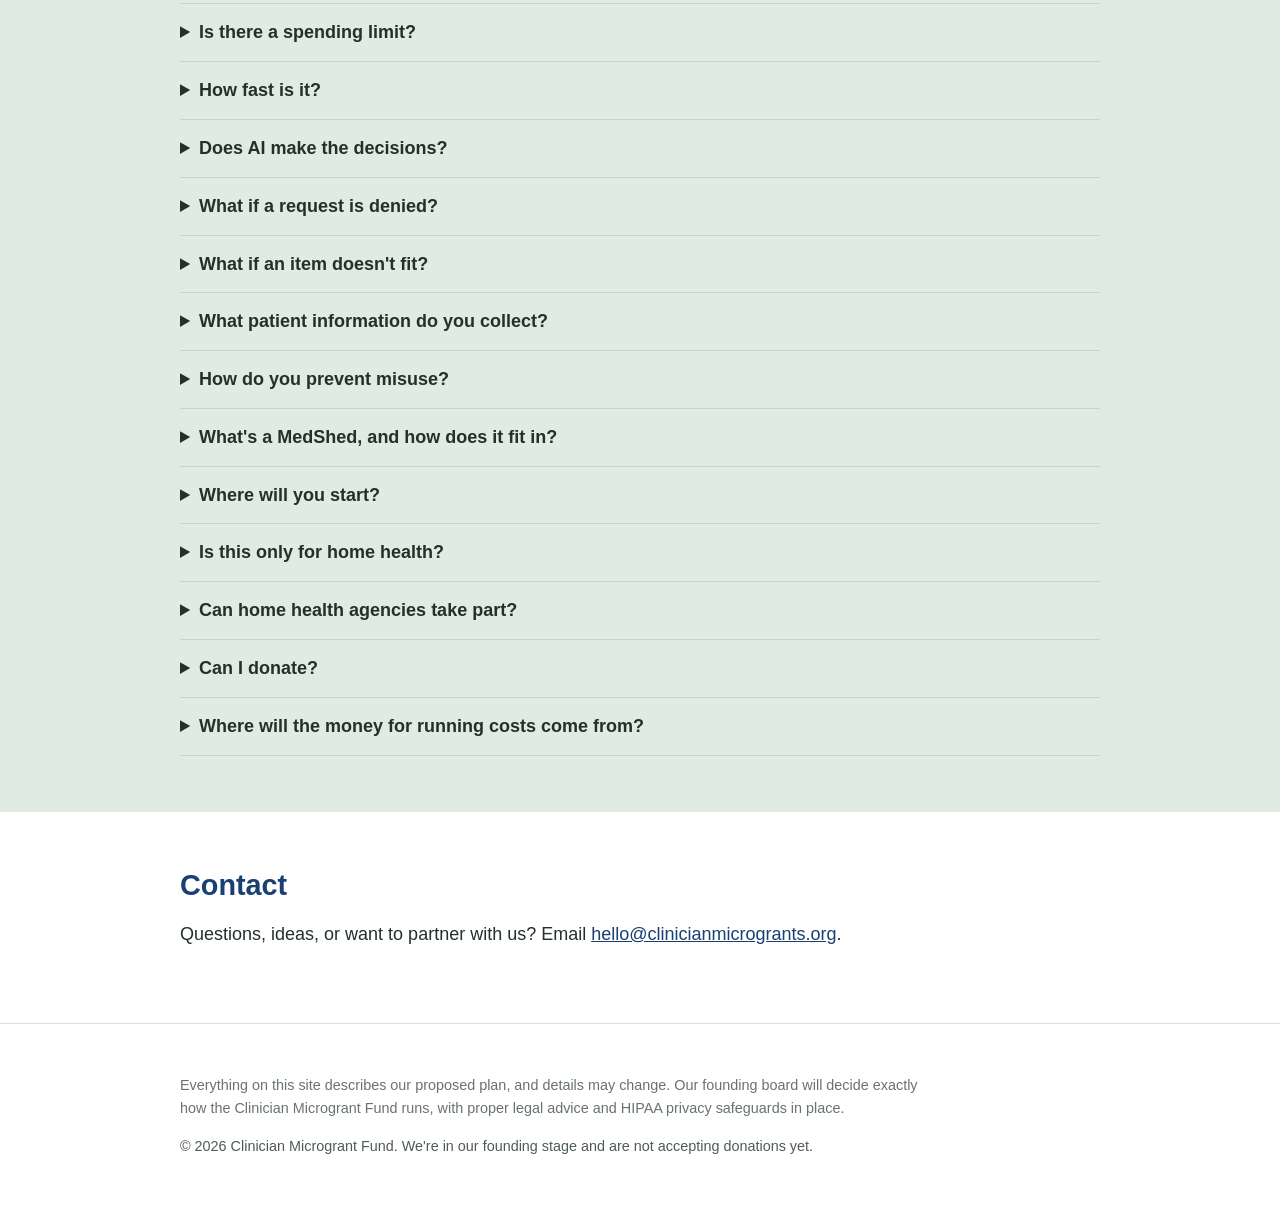
==== commit af3033c7: "Add home visit photo to the home page hero (Pexels, free license) Co-Authored-By: Claude Opus 5.5 (1" ====
--- a/index.html
+++ b/index.html
@@ -10,15 +10,15 @@
   <meta property="og:description" content="From need to done in minutes. Fast funding for clinician-identified needs.">
   <meta property="og:url" content="https://clinicianmicrogrants.org/">
   <meta property="og:type" content="website">
-  <link rel="icon" type="image/png" href="/assets/icon.png">
-  <link rel="apple-touch-icon" href="/assets/icon.png">
-  <link rel="stylesheet" href="/assets/style.css">
+  <link rel="icon" type="image/png" href="/assets/icon-hand.png">
+  <link rel="apple-touch-icon" href="/assets/icon-hand.png">
+  <link rel="stylesheet" href="/assets/style.css?v=20261022b">
 </head>
 <body>
   <div class="banner"><strong>Coming soon.</strong> We're interviewing founding board members now. <a href="/#board">Learn more</a></div>
   <div class="wrap">
     <header class="top">
-      <a class="logo" href="/"><img src="/assets/logo-header-navy.png" alt="Clinician Microgrant Fund" width="887" height="158"></a>
+      <a class="logo" href="/"><img src="/assets/logo-cmf-hand.png" alt="Clinician Microgrant Fund" width="887" height="158"></a>
       <nav>
         <a href="#how">How it works</a>
         <a href="/med-shed-kit/">MedShed Kit</a>
@@ -30,11 +30,14 @@
   </div>
 
   <main>
-    <div class="wrap hero">
-      <p class="eyebrow">Coming soon &middot; A founding-stage project for home health</p>
-      <h1>From need to done in minutes.</h1>
-      <p class="lede">The Clinician Microgrant Fund will give nurses and therapists fast, simple funding for the small things that change a patient's day: a shower chair, a pair of shoes, a reacher. No long forms. No weeks of waiting.</p>
-      <a class="btn" href="#updates">Get updates</a>
+    <div class="wrap hero hero-photo">
+      <div>
+        <p class="eyebrow">Coming soon &middot; A founding-stage project for home health</p>
+        <h1>From need to done in minutes.</h1>
+        <p class="lede">The Clinician Microgrant Fund will give nurses and therapists fast, simple funding for the small things that change a patient's day: a shower chair, a pair of shoes, a reacher. No long forms. No weeks of waiting.</p>
+        <a class="btn" href="#updates">Get updates</a>
+      </div>
+      <img class="hero-img" src="/assets/photo-home-visit.jpg" alt="A home health clinician checks an older woman's blood pressure on her living room couch" width="900" height="1350">
     </div>
 
     <section id="story" class="alt">
--- a/assets/style.css
+++ b/assets/style.css
@@ -129,3 +129,8 @@
 /* Product logo on the MedShed Kit page */
 .product-mark { display: block; width: 150px; height: auto; margin: 0 0 18px; }
 @media (max-width: 600px) { .product-mark { width: 110px; } }
+
+/* Home page hero with photo */
+.hero-photo { display: grid; grid-template-columns: 1.35fr 1fr; gap: 48px; align-items: center; }
+.hero-img { width: 100%; height: 460px; object-fit: cover; object-position: 50% 35%; border-radius: 16px; display: block; }
+@media (max-width: 760px) { .hero-photo { grid-template-columns: 1fr; gap: 28px; } .hero-img { height: 300px; } }
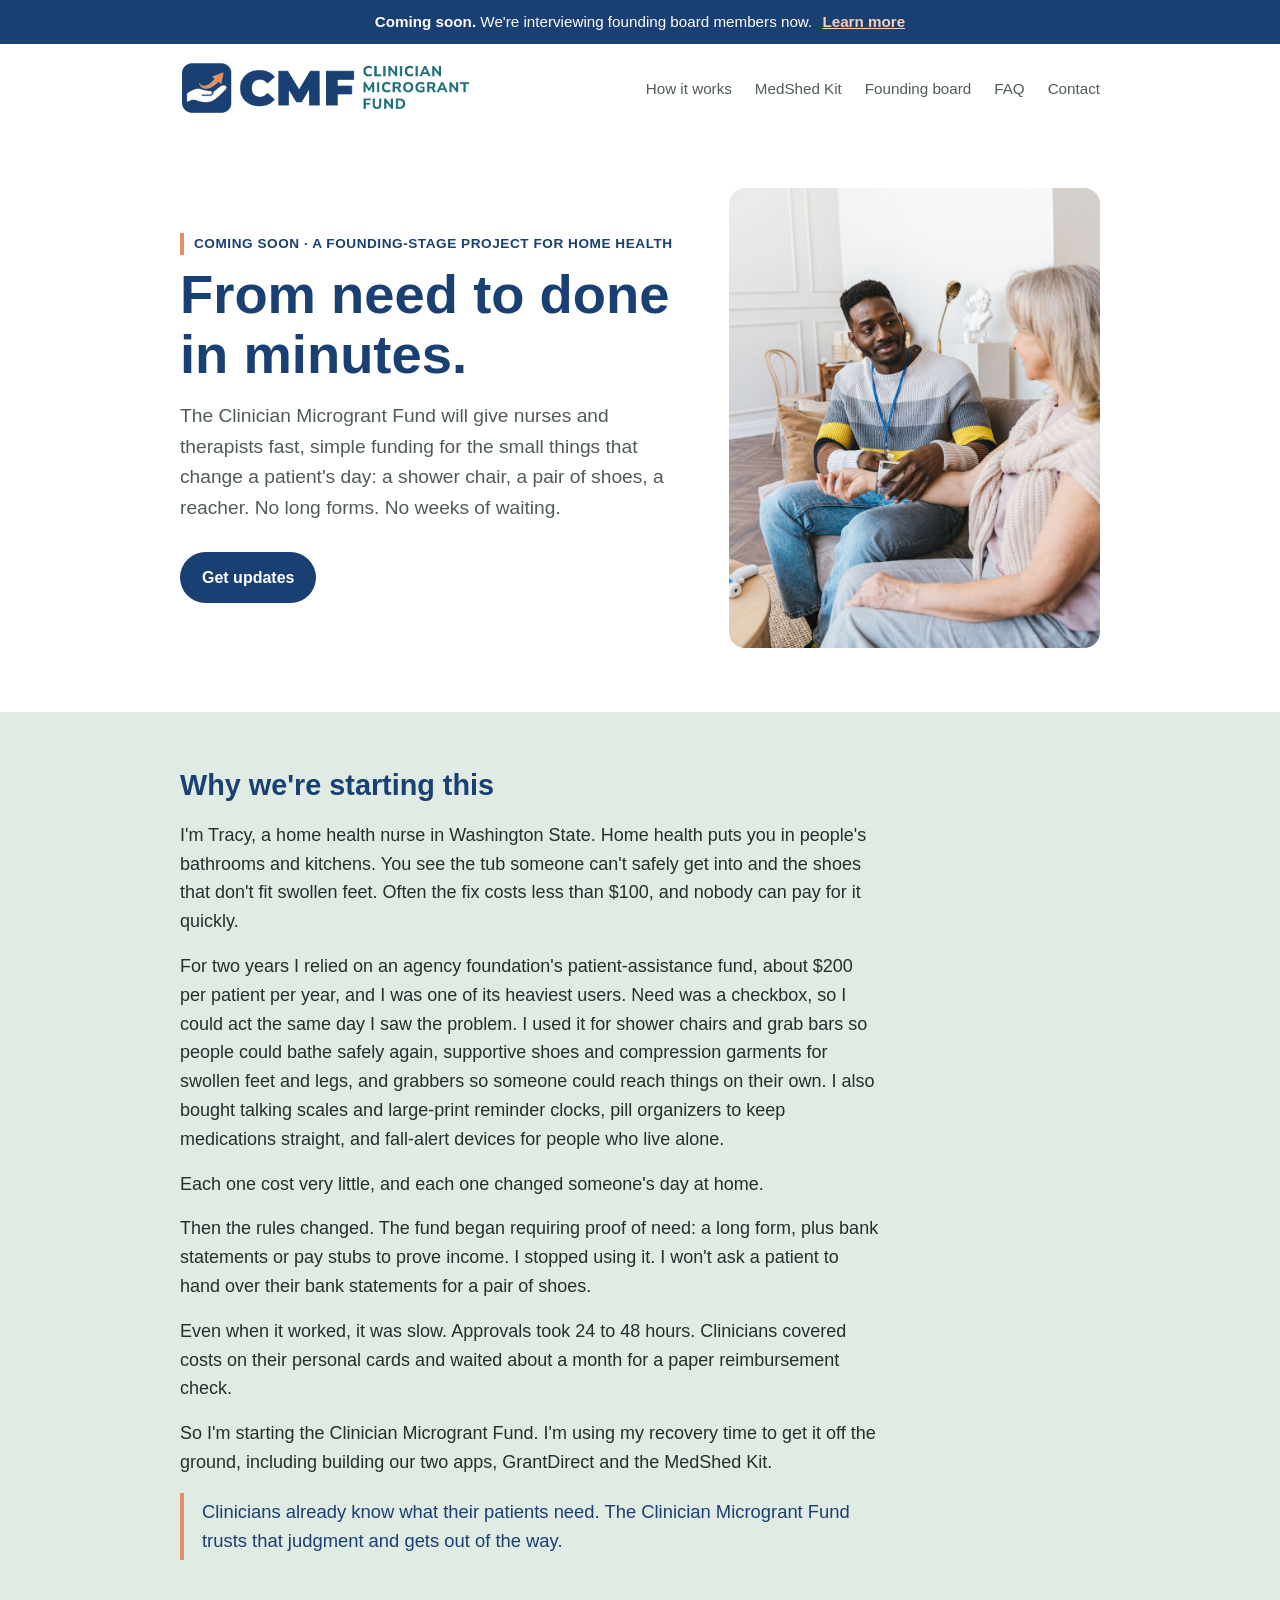
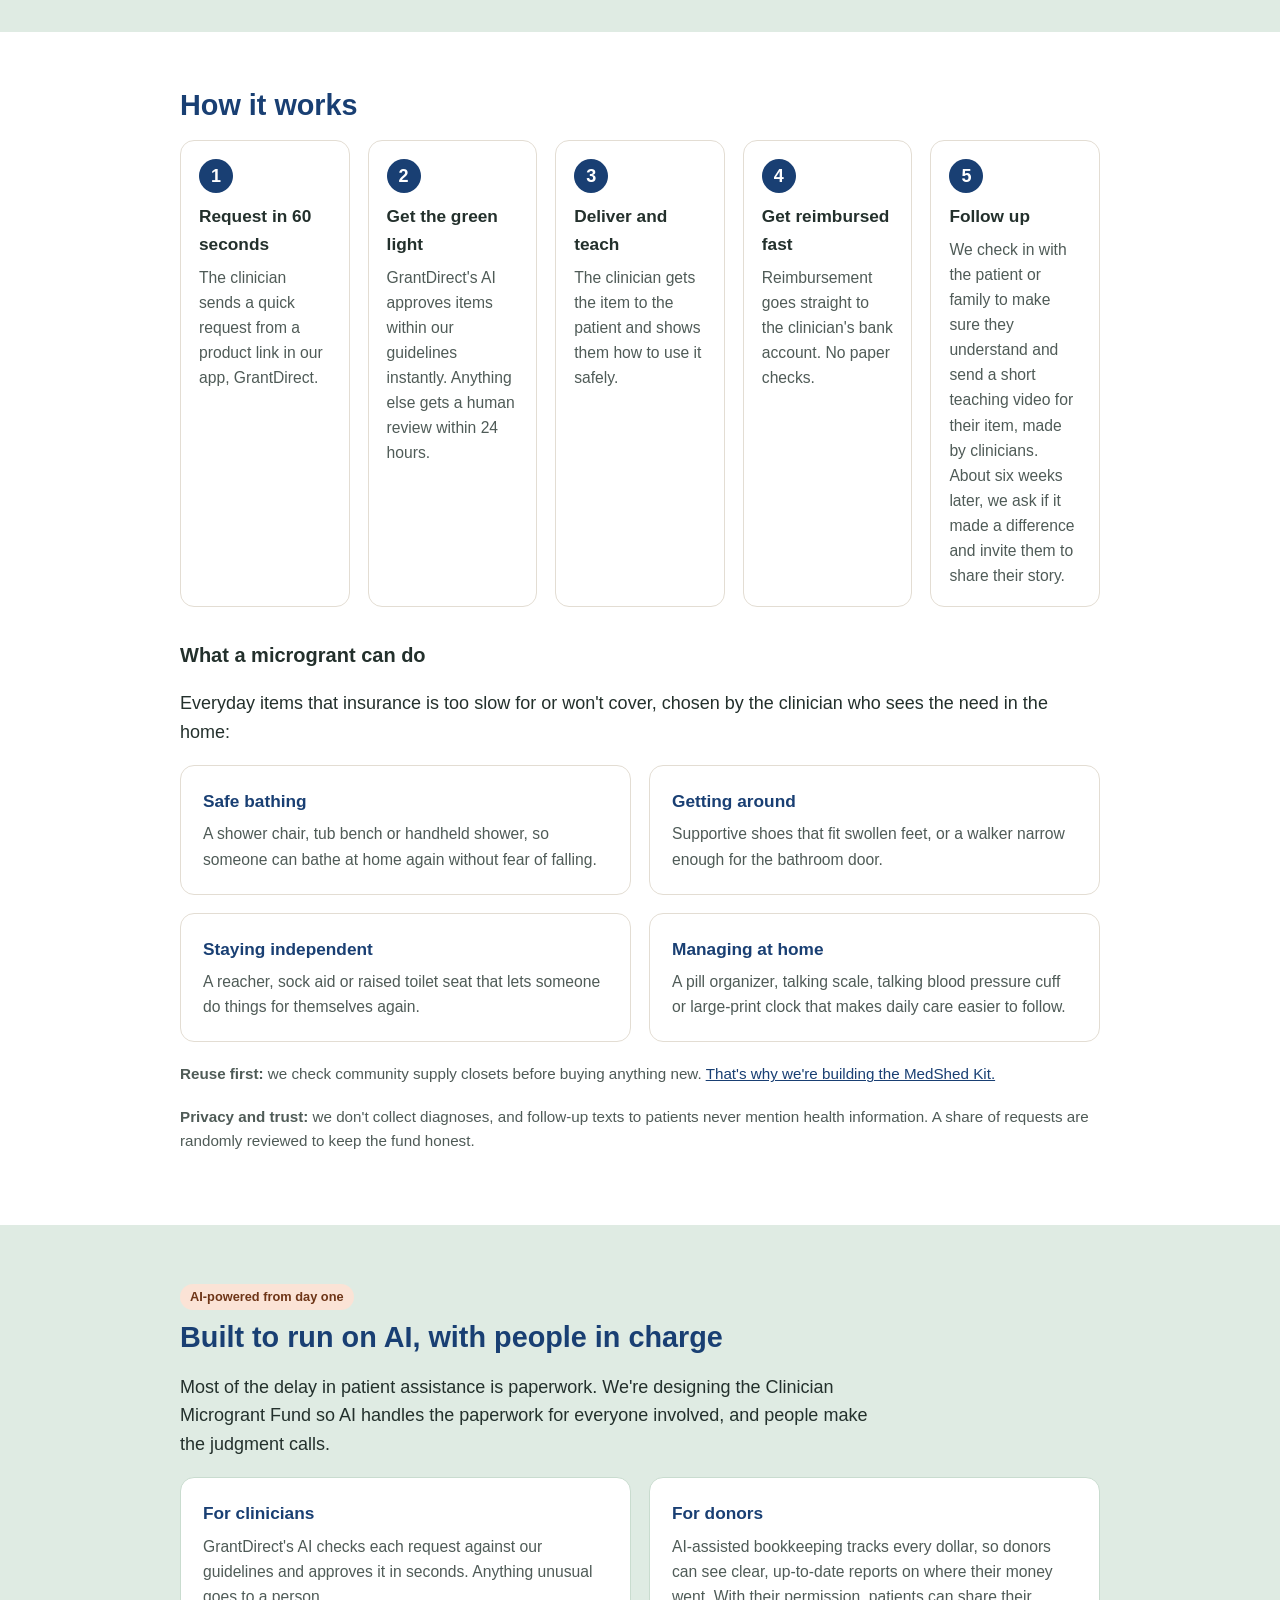
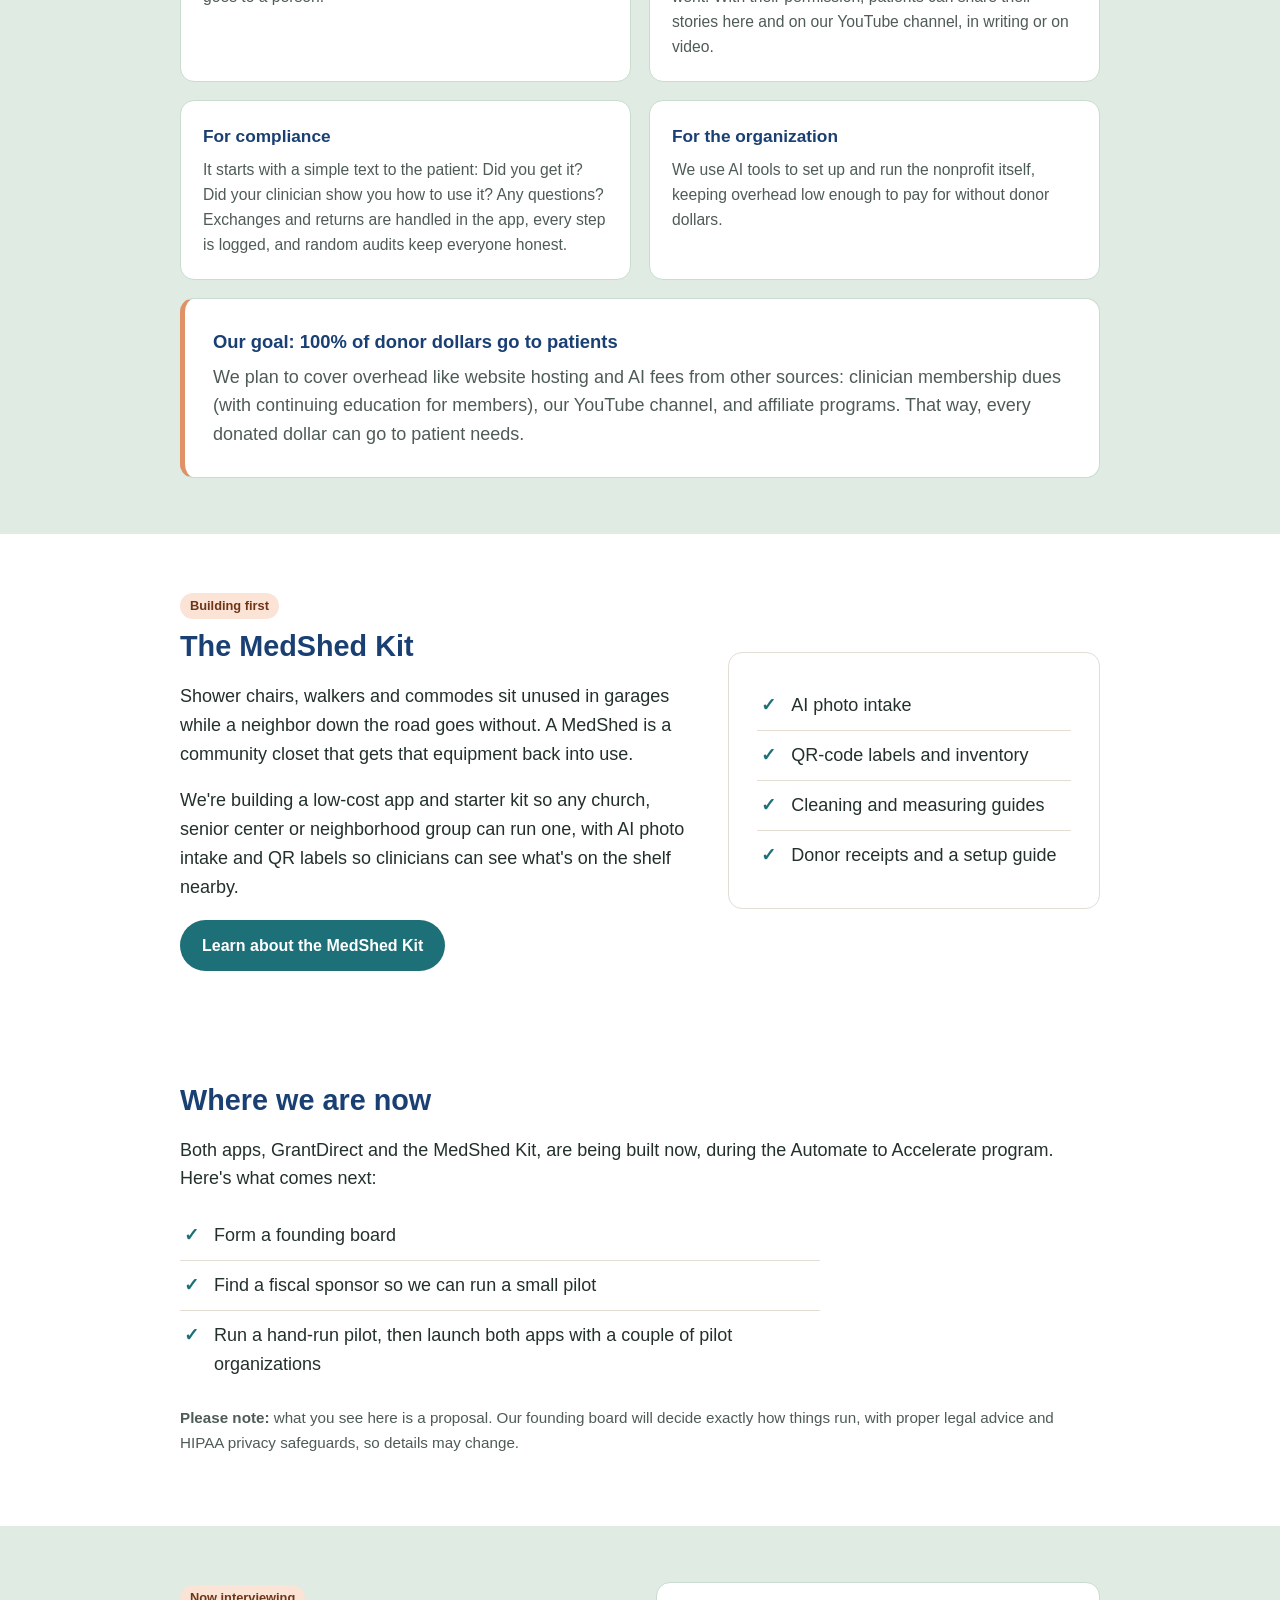
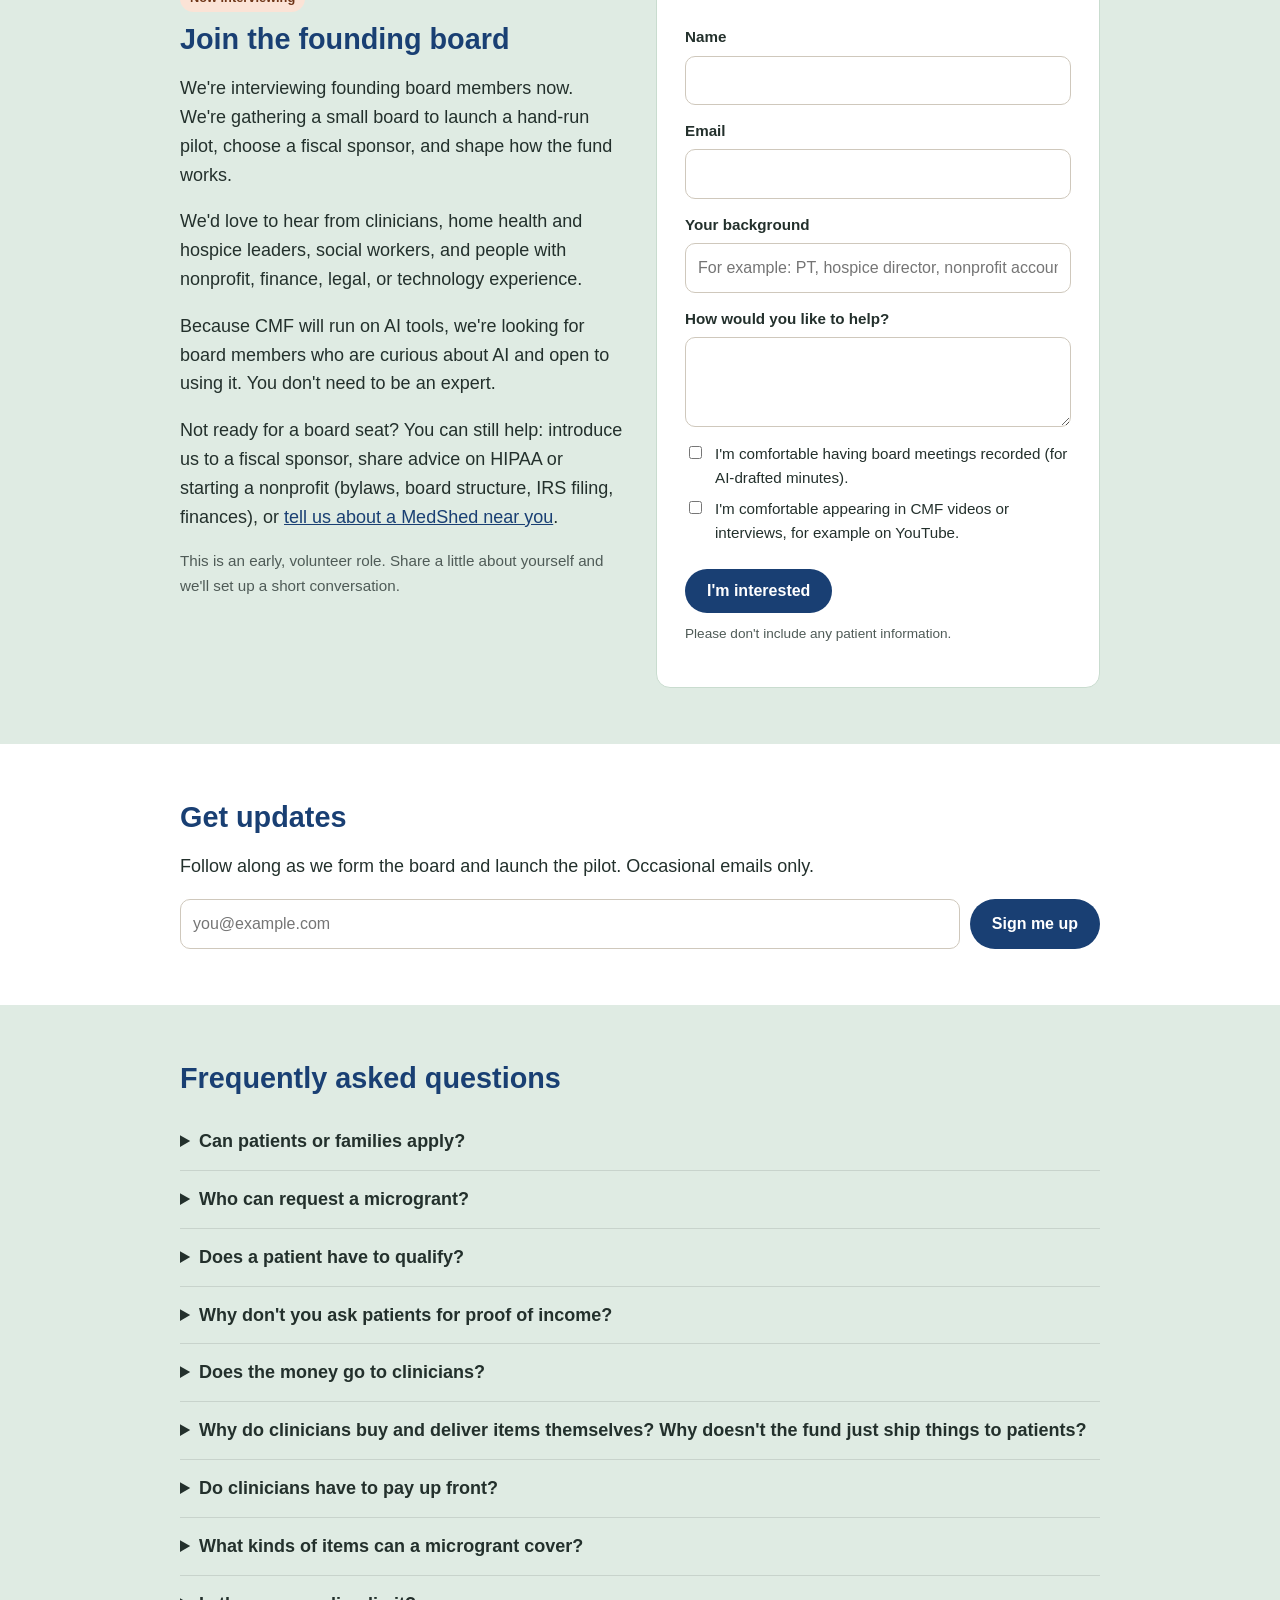
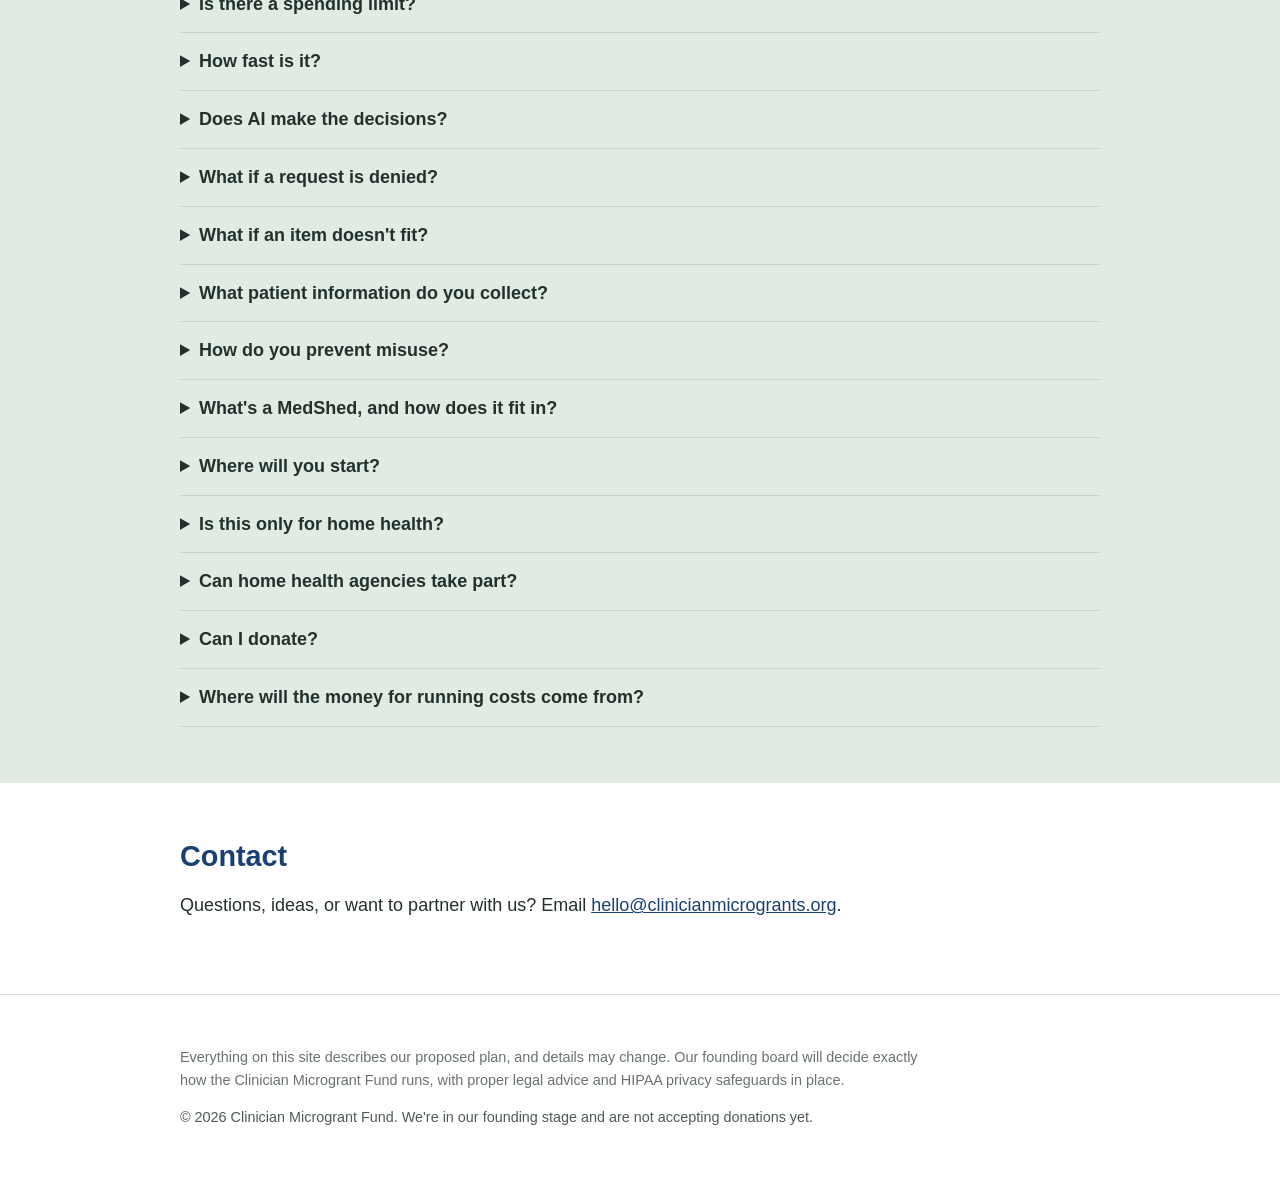
==== commit 90183f62: "Story: say recovery time instead of leave Co-Authored-By: Claude Opus 5.5 (1M context) <noreply@anth" ====
--- a/index.html
+++ b/index.html
@@ -48,7 +48,7 @@
         <p>Each one cost very little, and each one changed someone's day at home.</p>
         <p>Then the rules changed. The fund began requiring proof of need: a long form, plus bank statements or pay stubs to prove income. I stopped using it. I won't ask a patient to hand over their bank statements for a pair of shoes.</p>
         <p>Even when it worked, it was slow. Approvals took 24 to 48 hours. Clinicians covered costs on their personal cards and waited about a month for a paper reimbursement check.</p>
-        <p>So I'm starting the Clinician Microgrant Fund. I'm on leave from nursing until mid-December and putting that time into getting it off the ground, including building our two apps, GrantDirect and the MedShed Kit.</p>
+        <p>So I'm starting the Clinician Microgrant Fund. I'm using my recovery time to get it off the ground, including building our two apps, GrantDirect and the MedShed Kit.</p>
         <p class="pull">Clinicians already know what their patients need. The Clinician Microgrant Fund trusts that judgment and gets out of the way.</p>
       </div></div>
     </section>
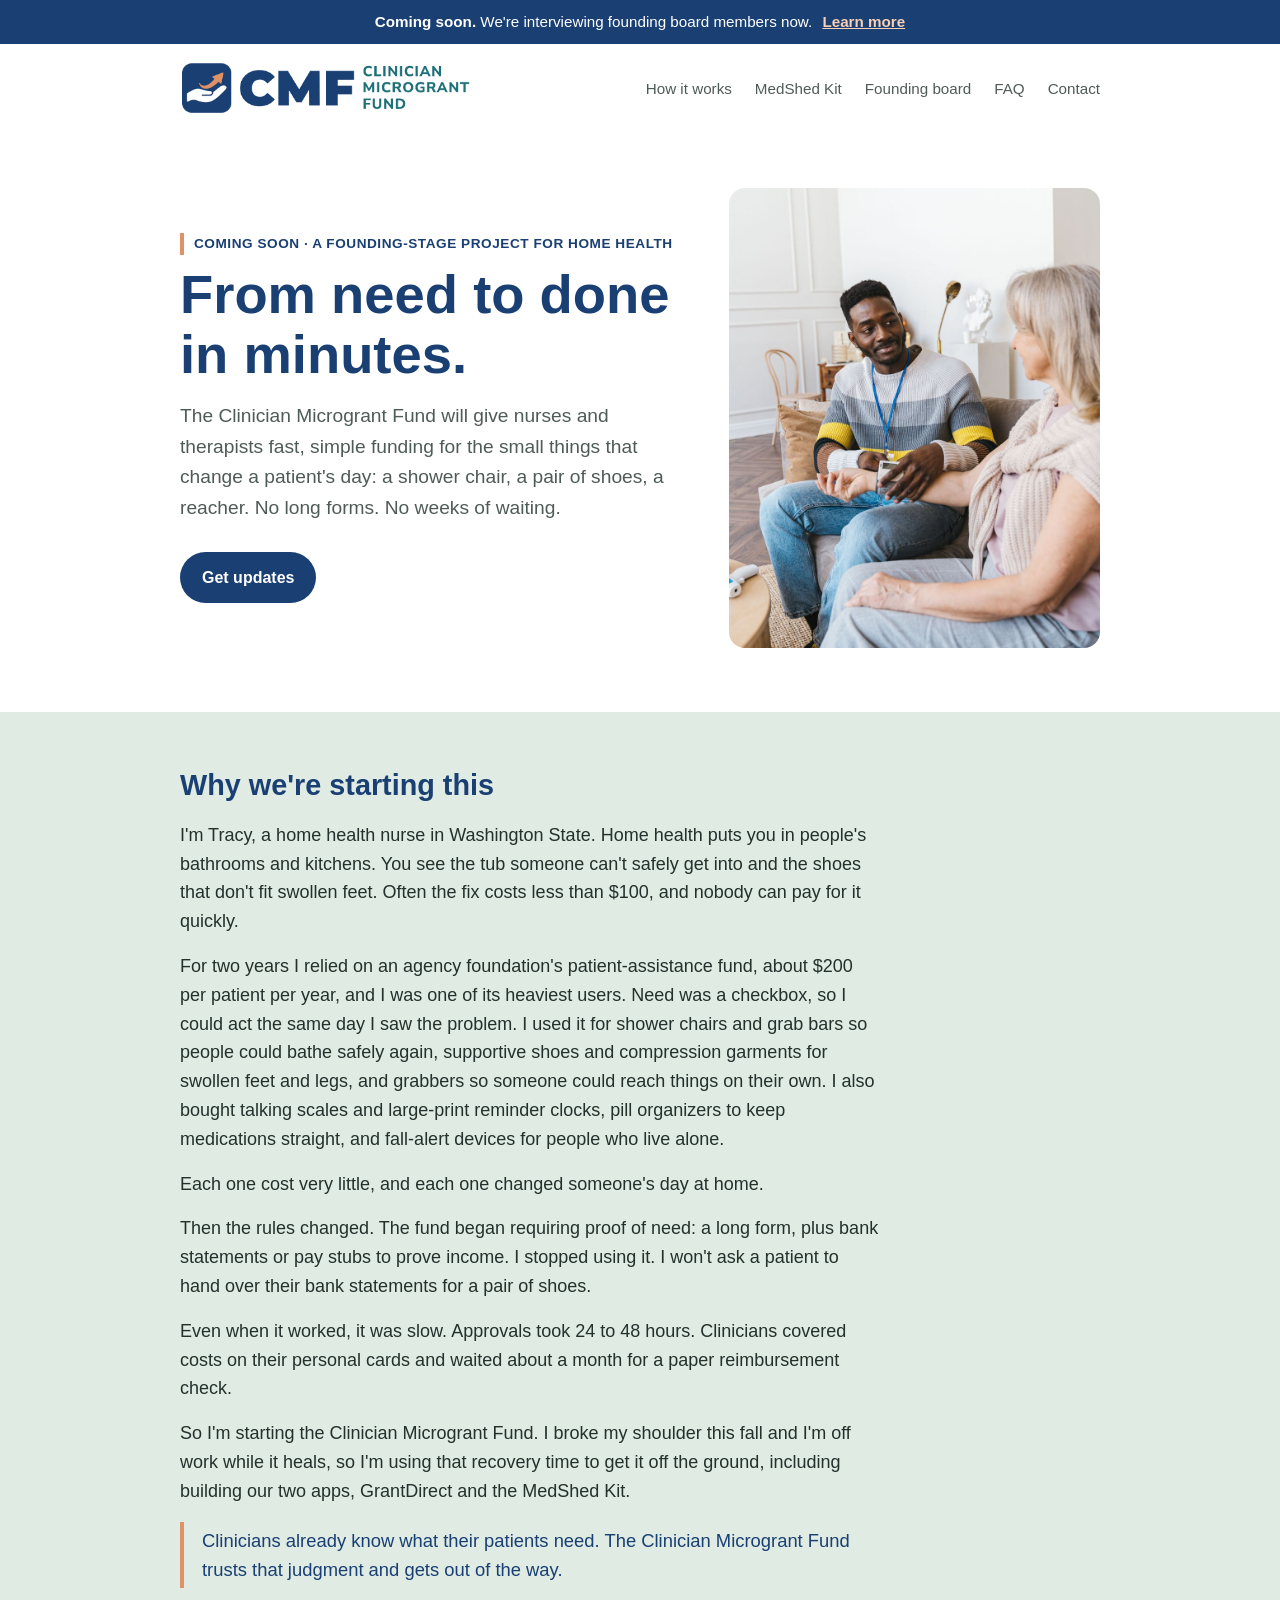
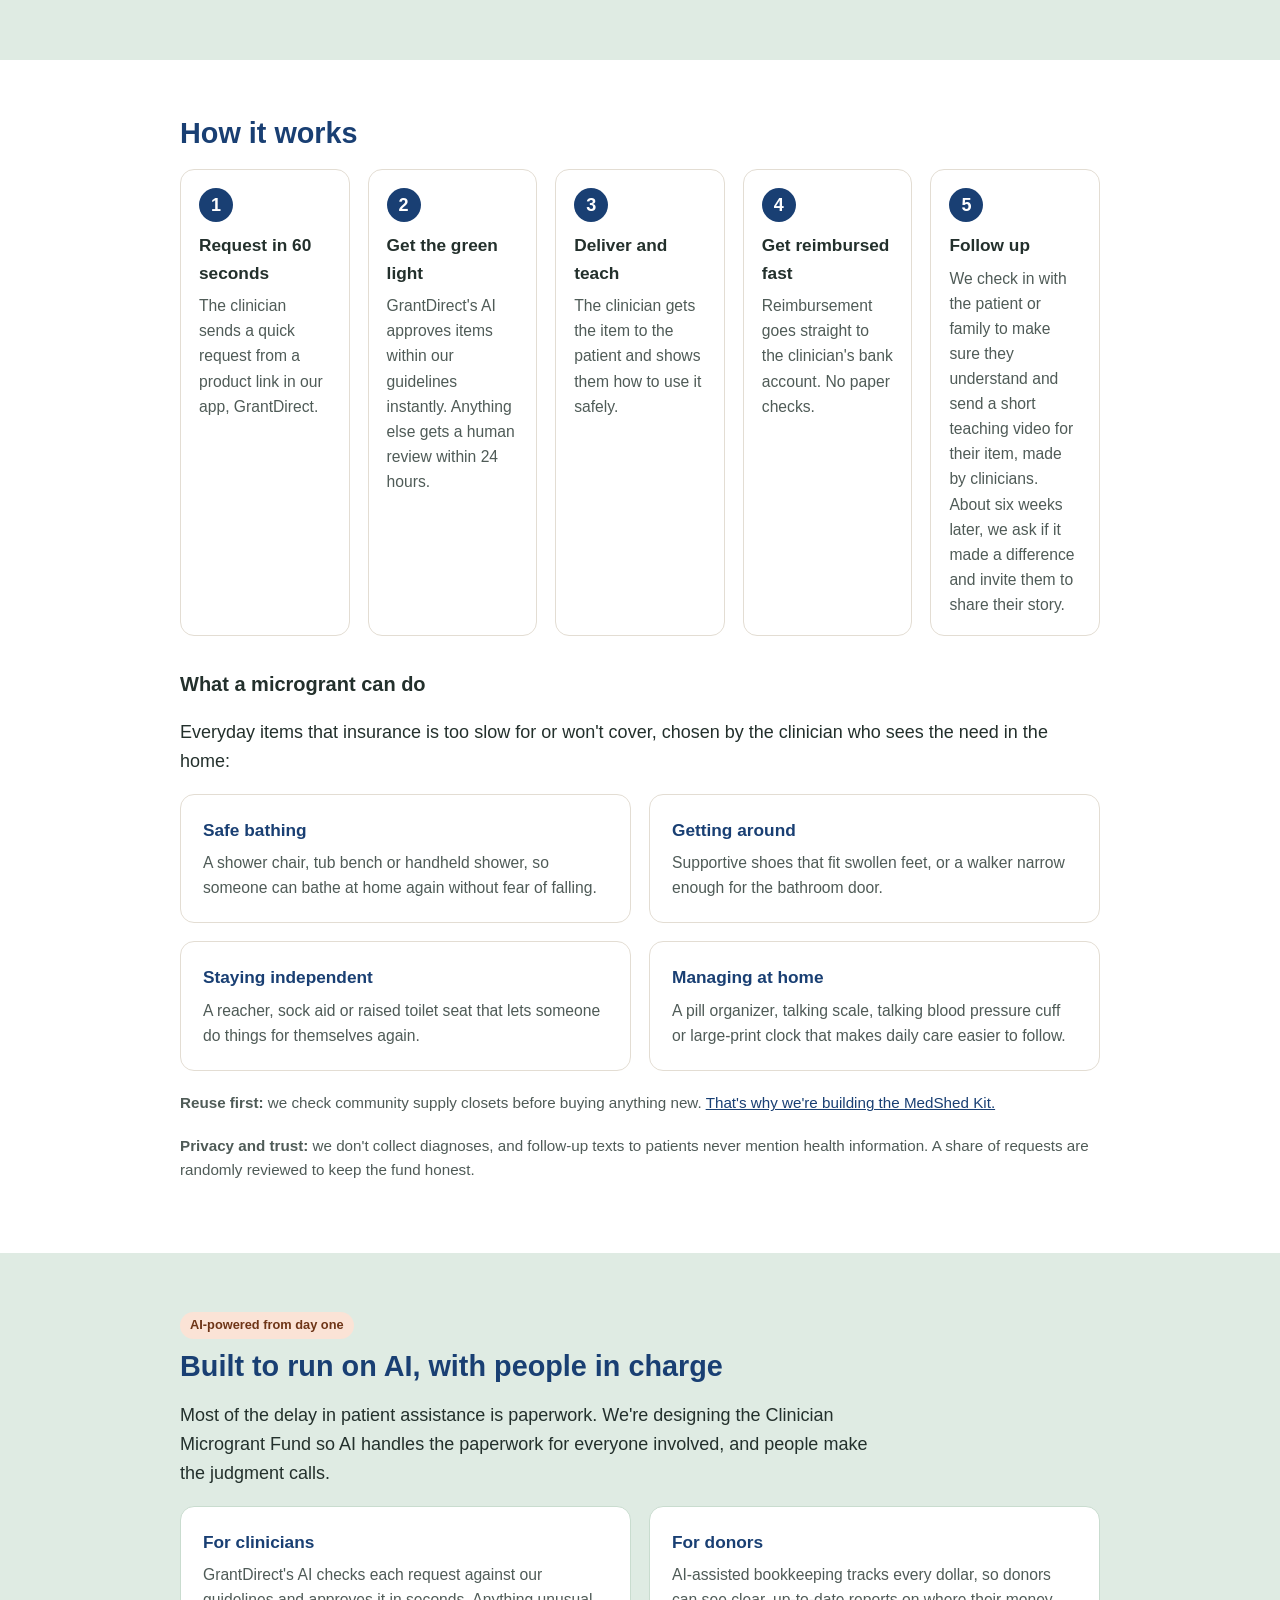
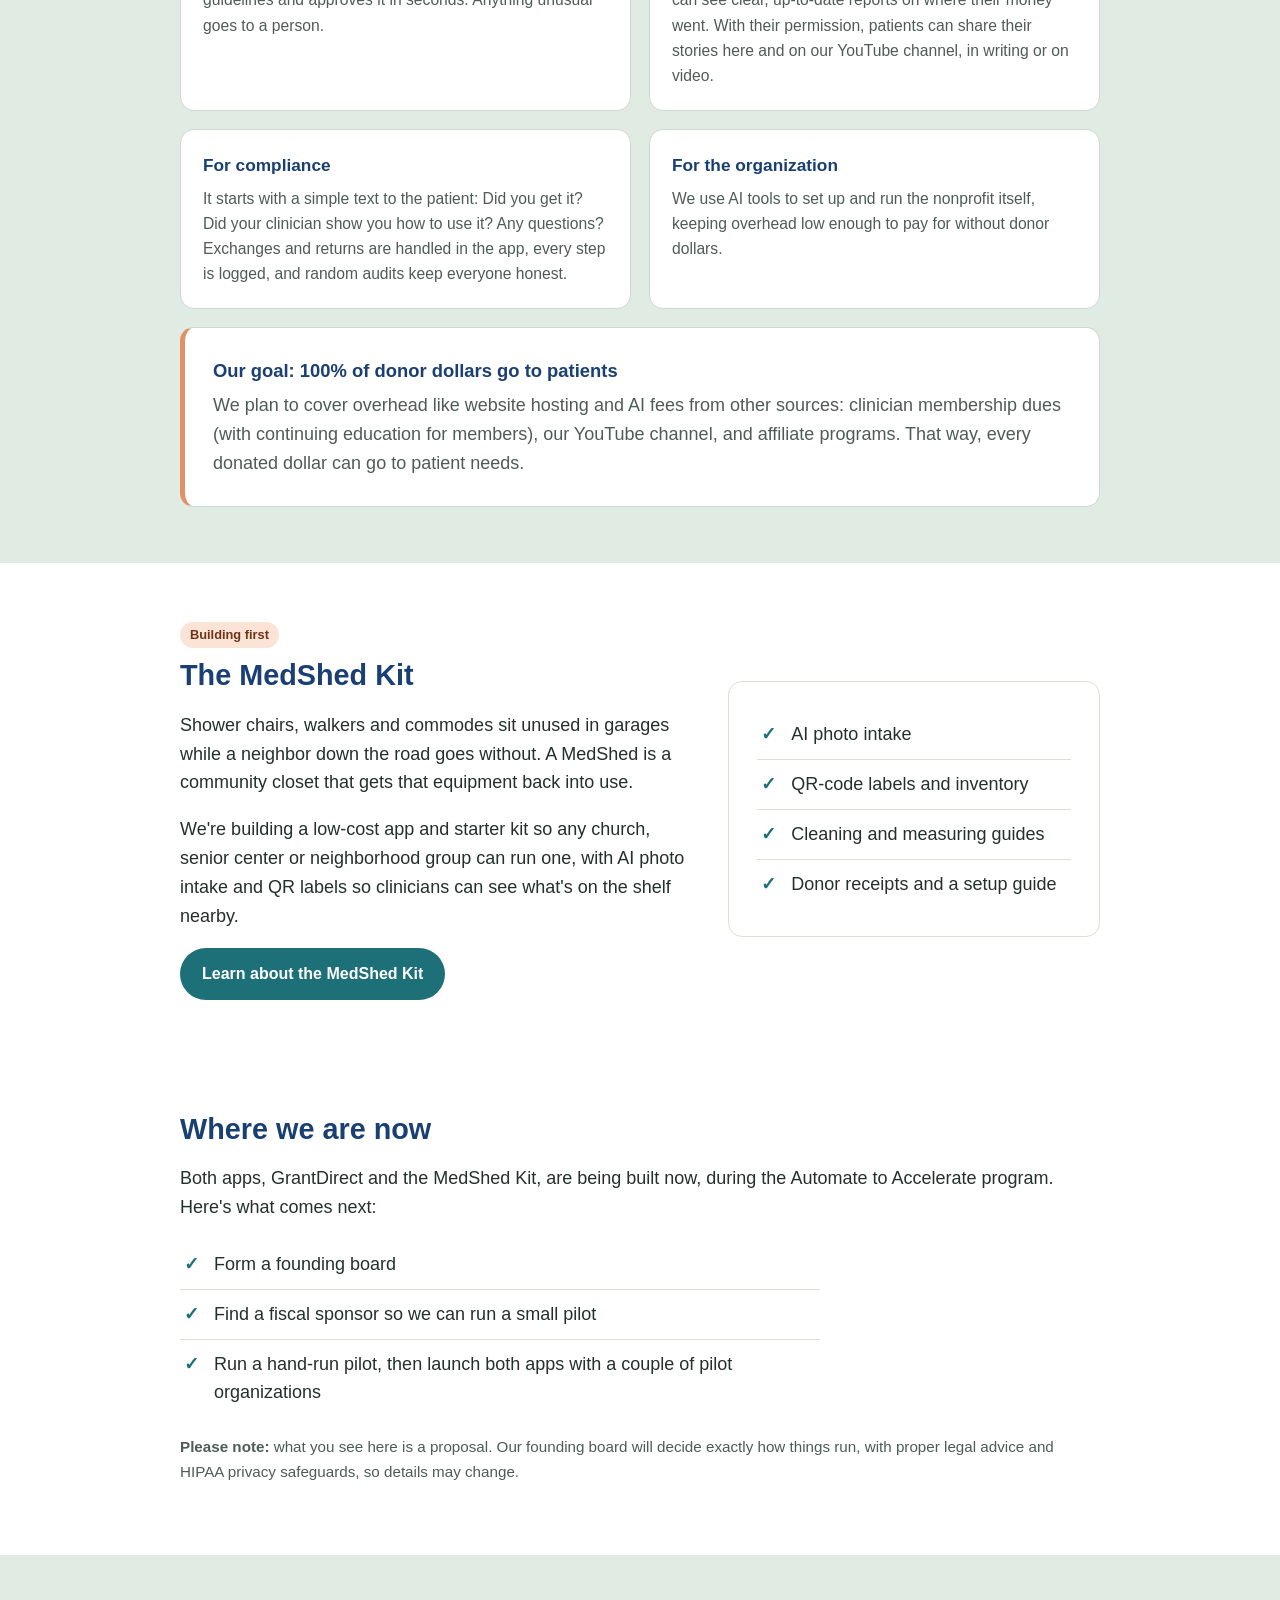
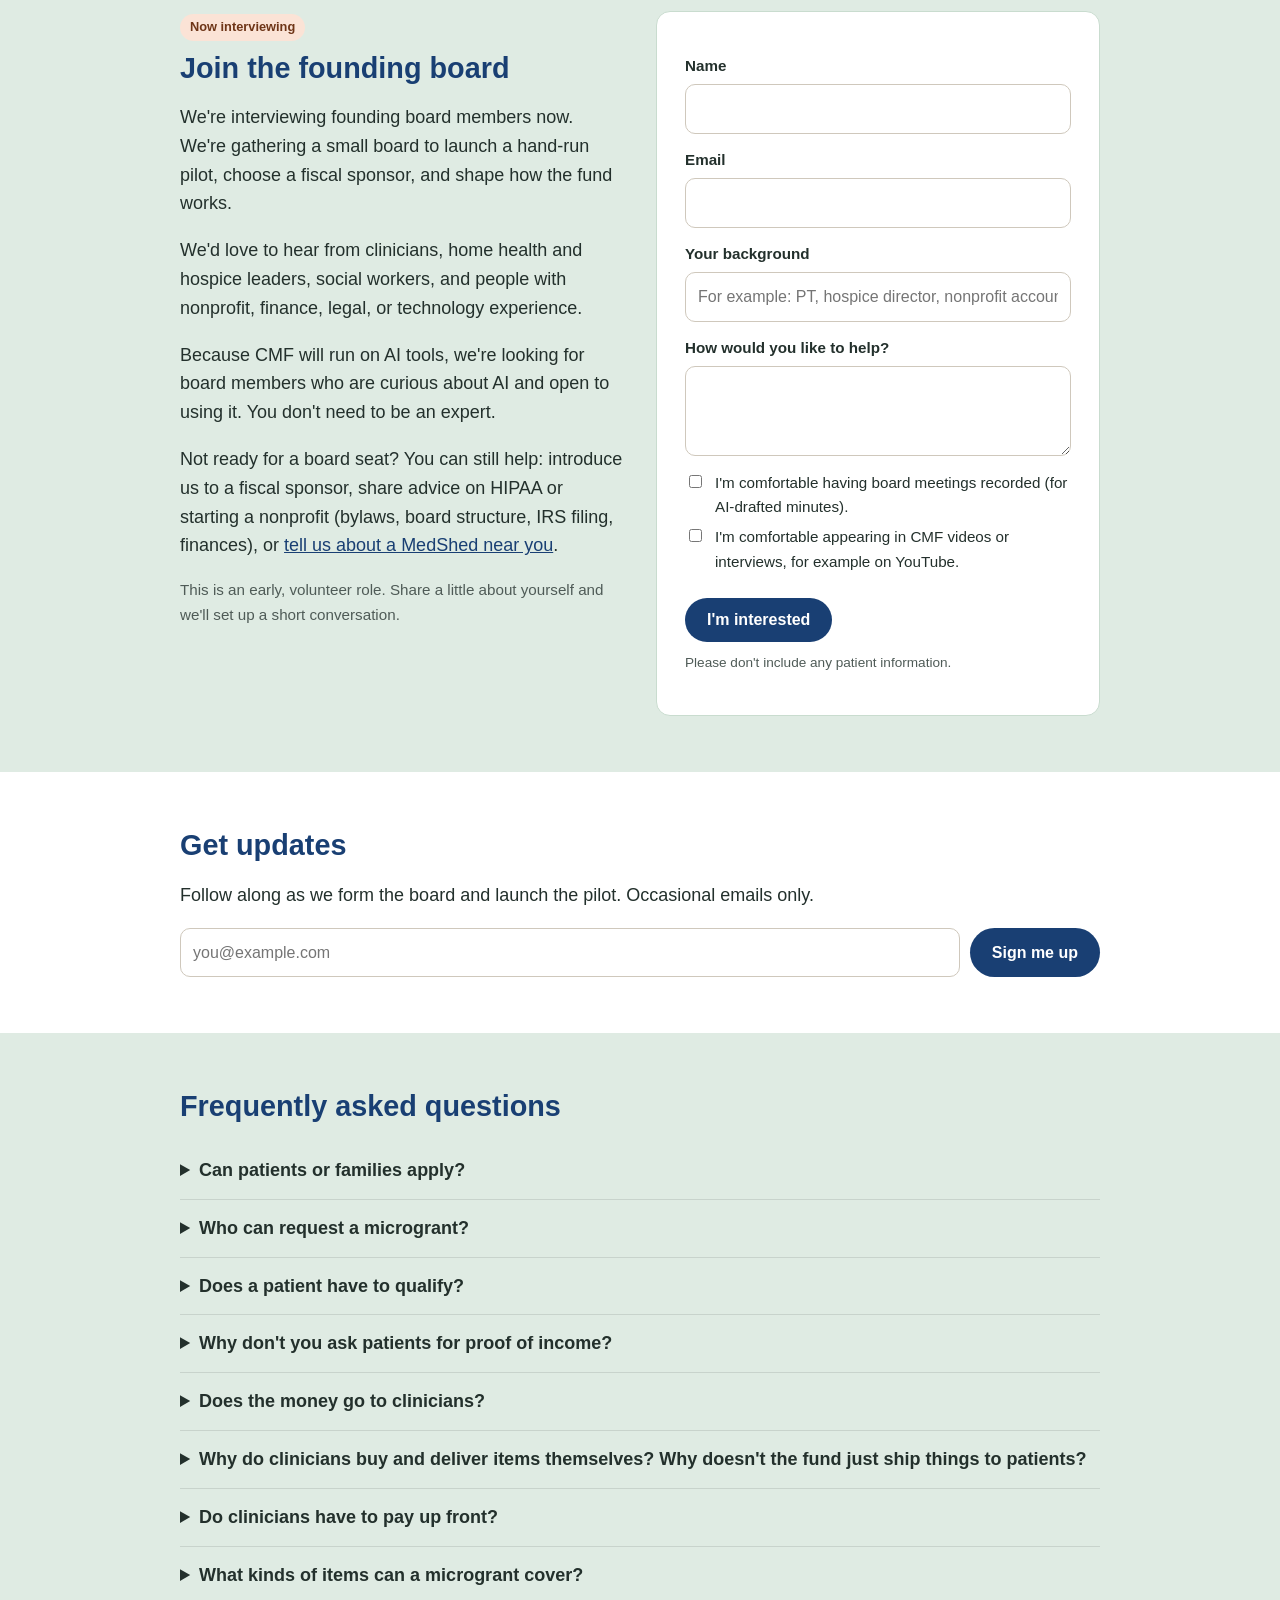
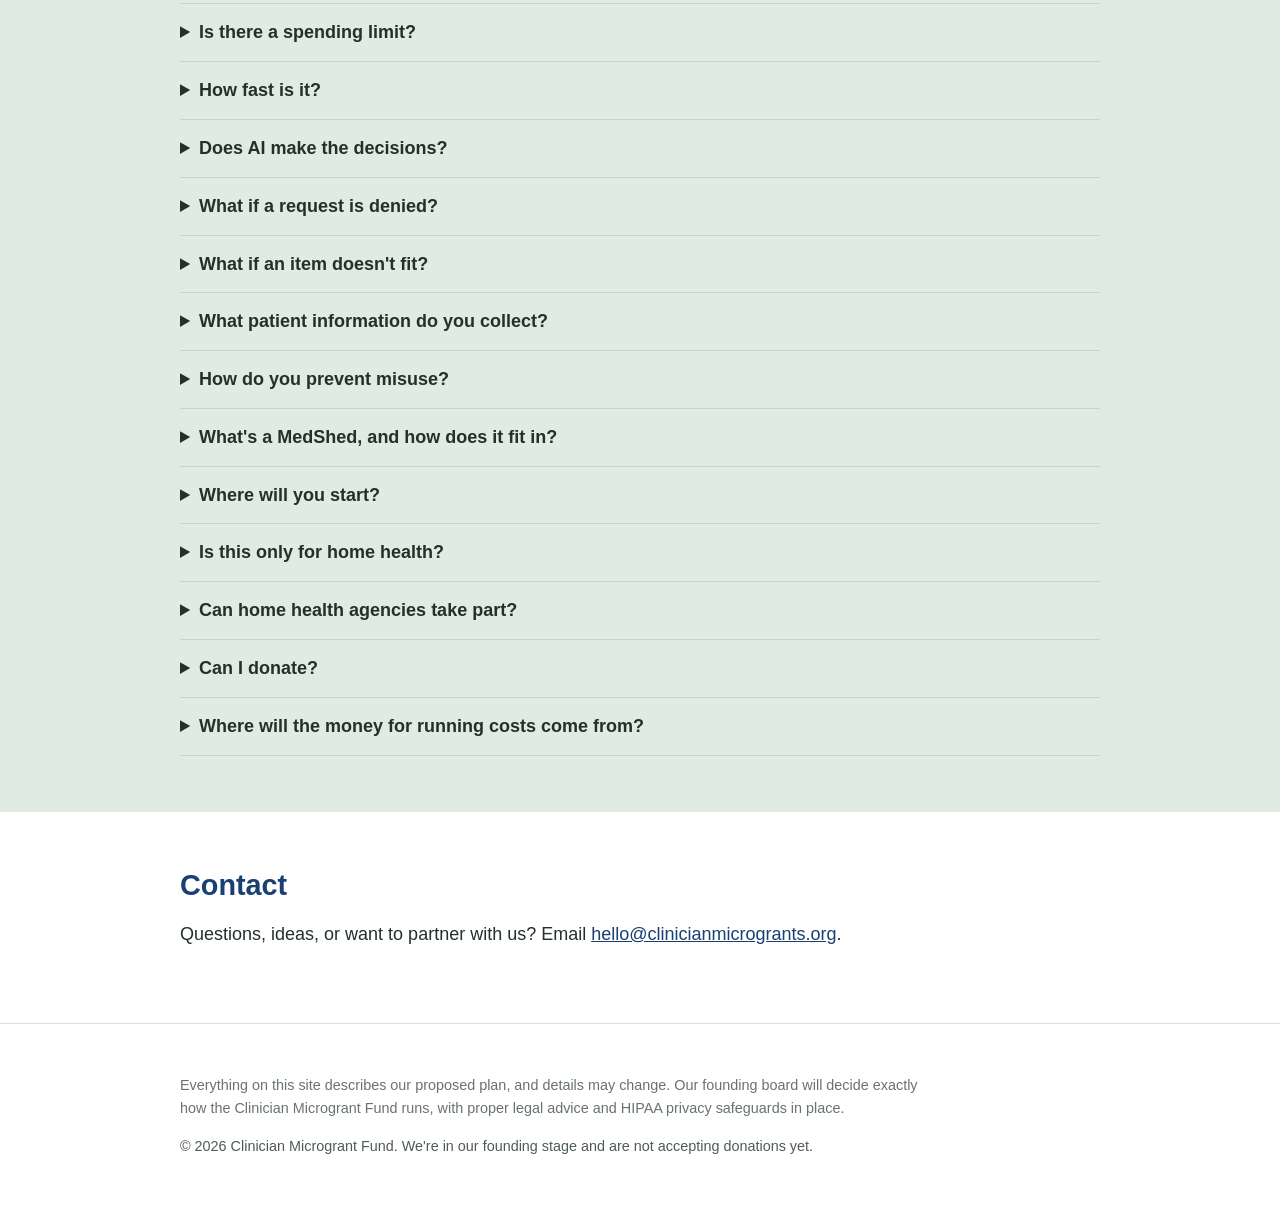
==== commit cc3c884d: "Story: name the shoulder injury behind the time off Co-Authored-By: Claude Opus 5.5 (1M context) <no" ====
--- a/index.html
+++ b/index.html
@@ -48,7 +48,7 @@
         <p>Each one cost very little, and each one changed someone's day at home.</p>
         <p>Then the rules changed. The fund began requiring proof of need: a long form, plus bank statements or pay stubs to prove income. I stopped using it. I won't ask a patient to hand over their bank statements for a pair of shoes.</p>
         <p>Even when it worked, it was slow. Approvals took 24 to 48 hours. Clinicians covered costs on their personal cards and waited about a month for a paper reimbursement check.</p>
-        <p>So I'm starting the Clinician Microgrant Fund. I'm using my recovery time to get it off the ground, including building our two apps, GrantDirect and the MedShed Kit.</p>
+        <p>So I'm starting the Clinician Microgrant Fund. I broke my shoulder this fall and I'm off work while it heals, so I'm using that recovery time to get it off the ground, including building our two apps, GrantDirect and the MedShed Kit.</p>
         <p class="pull">Clinicians already know what their patients need. The Clinician Microgrant Fund trusts that judgment and gets out of the way.</p>
       </div></div>
     </section>
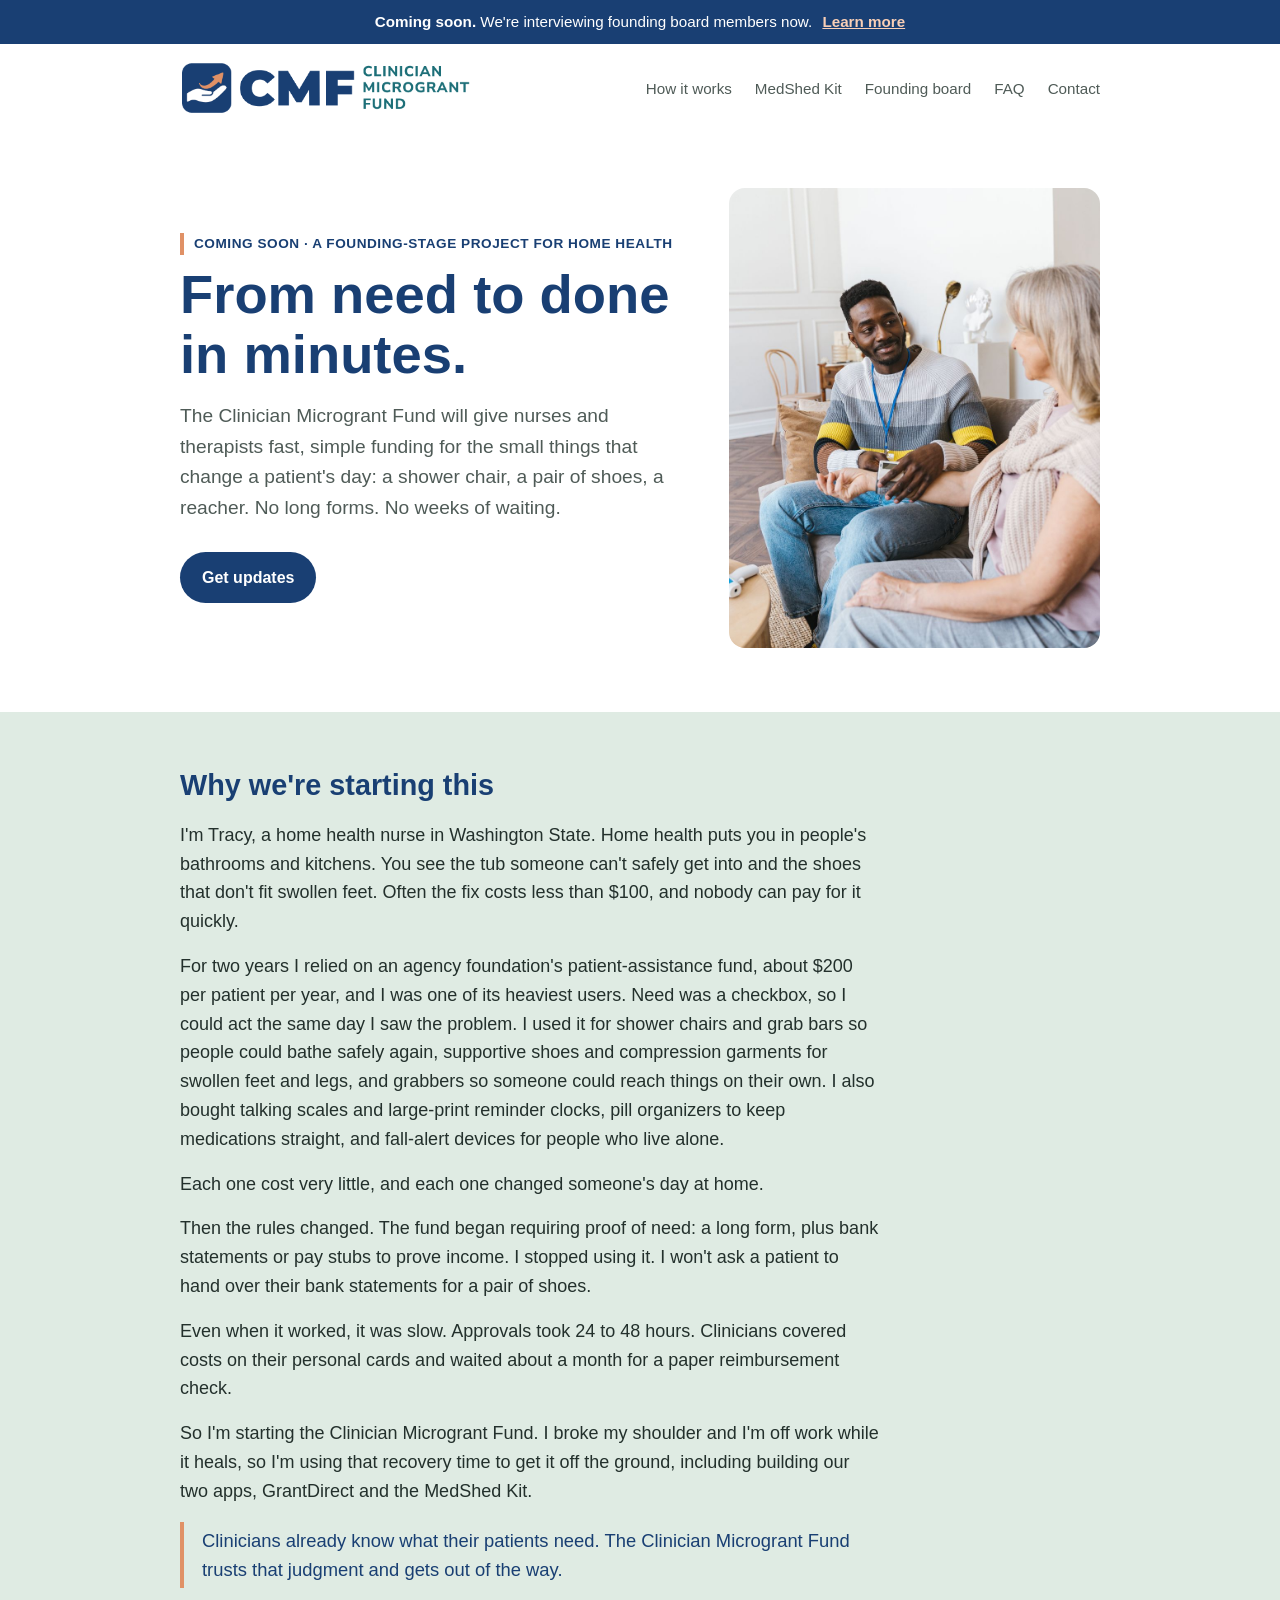
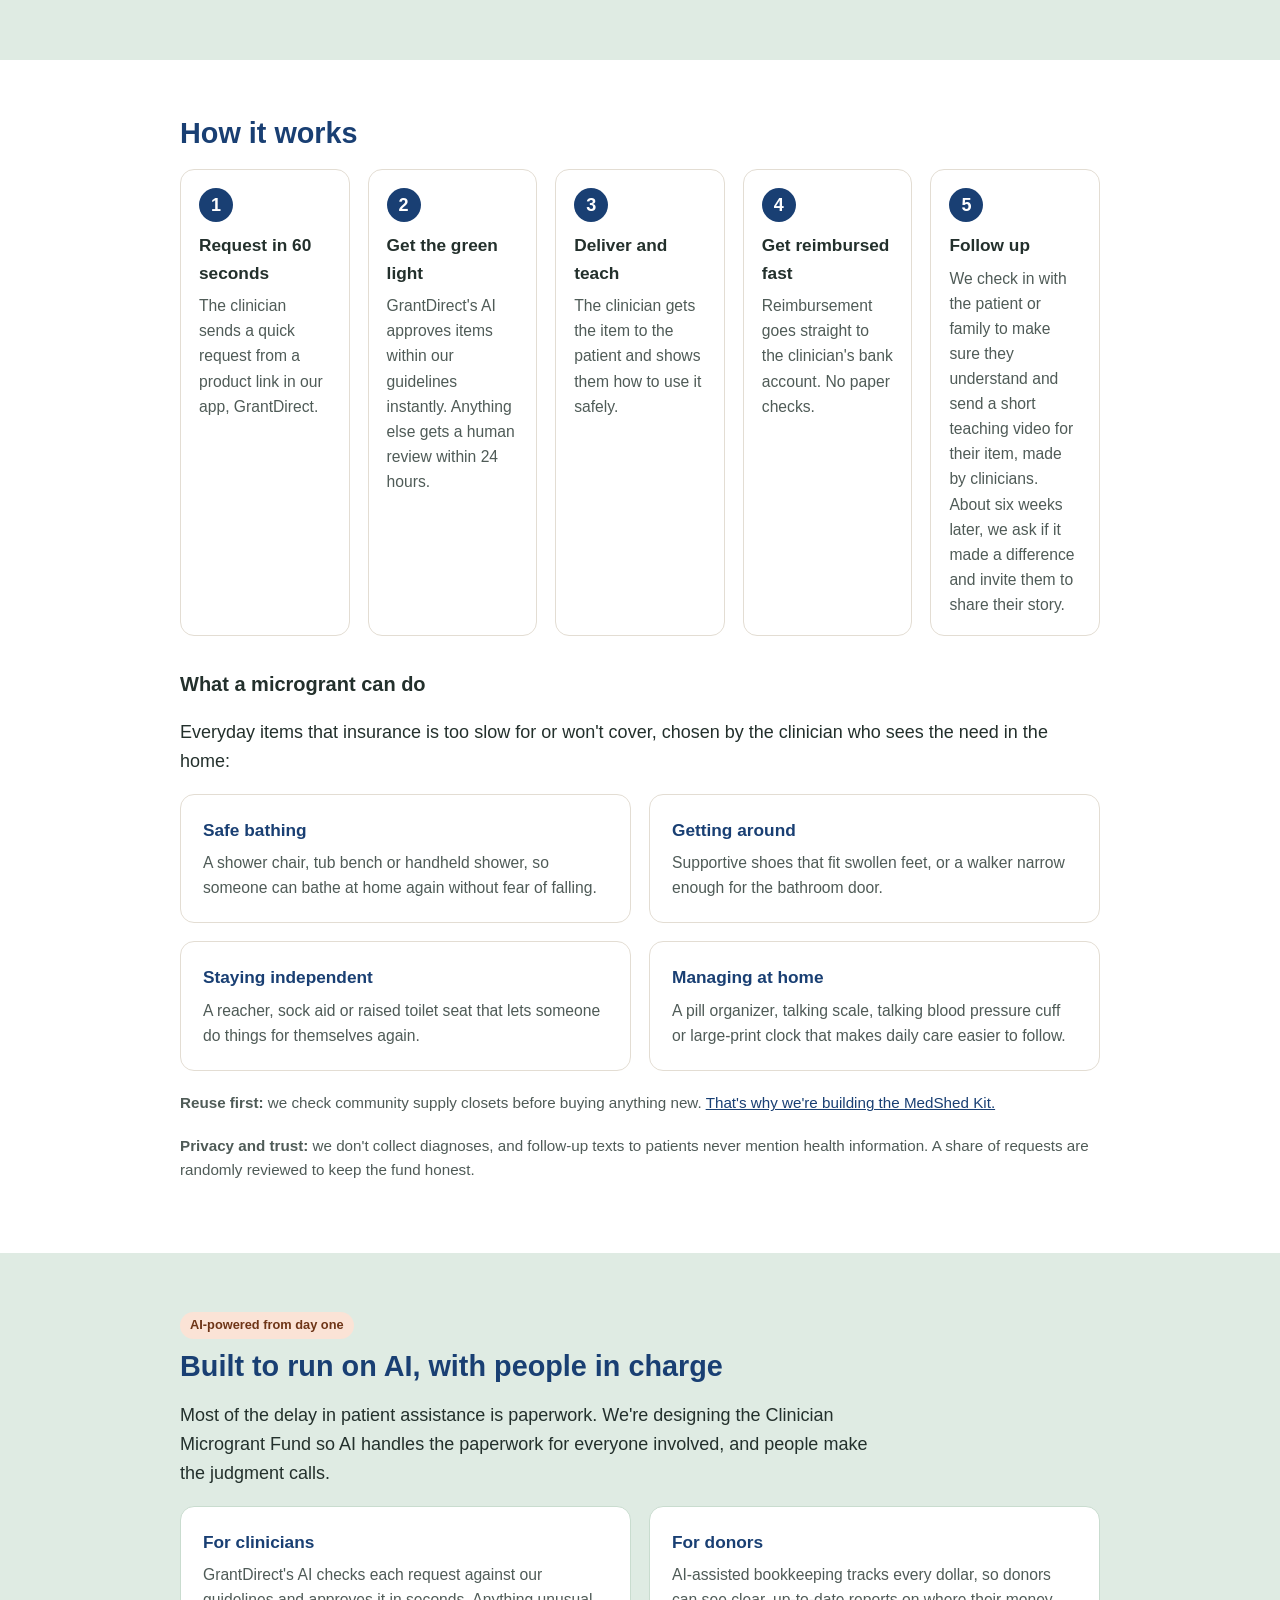
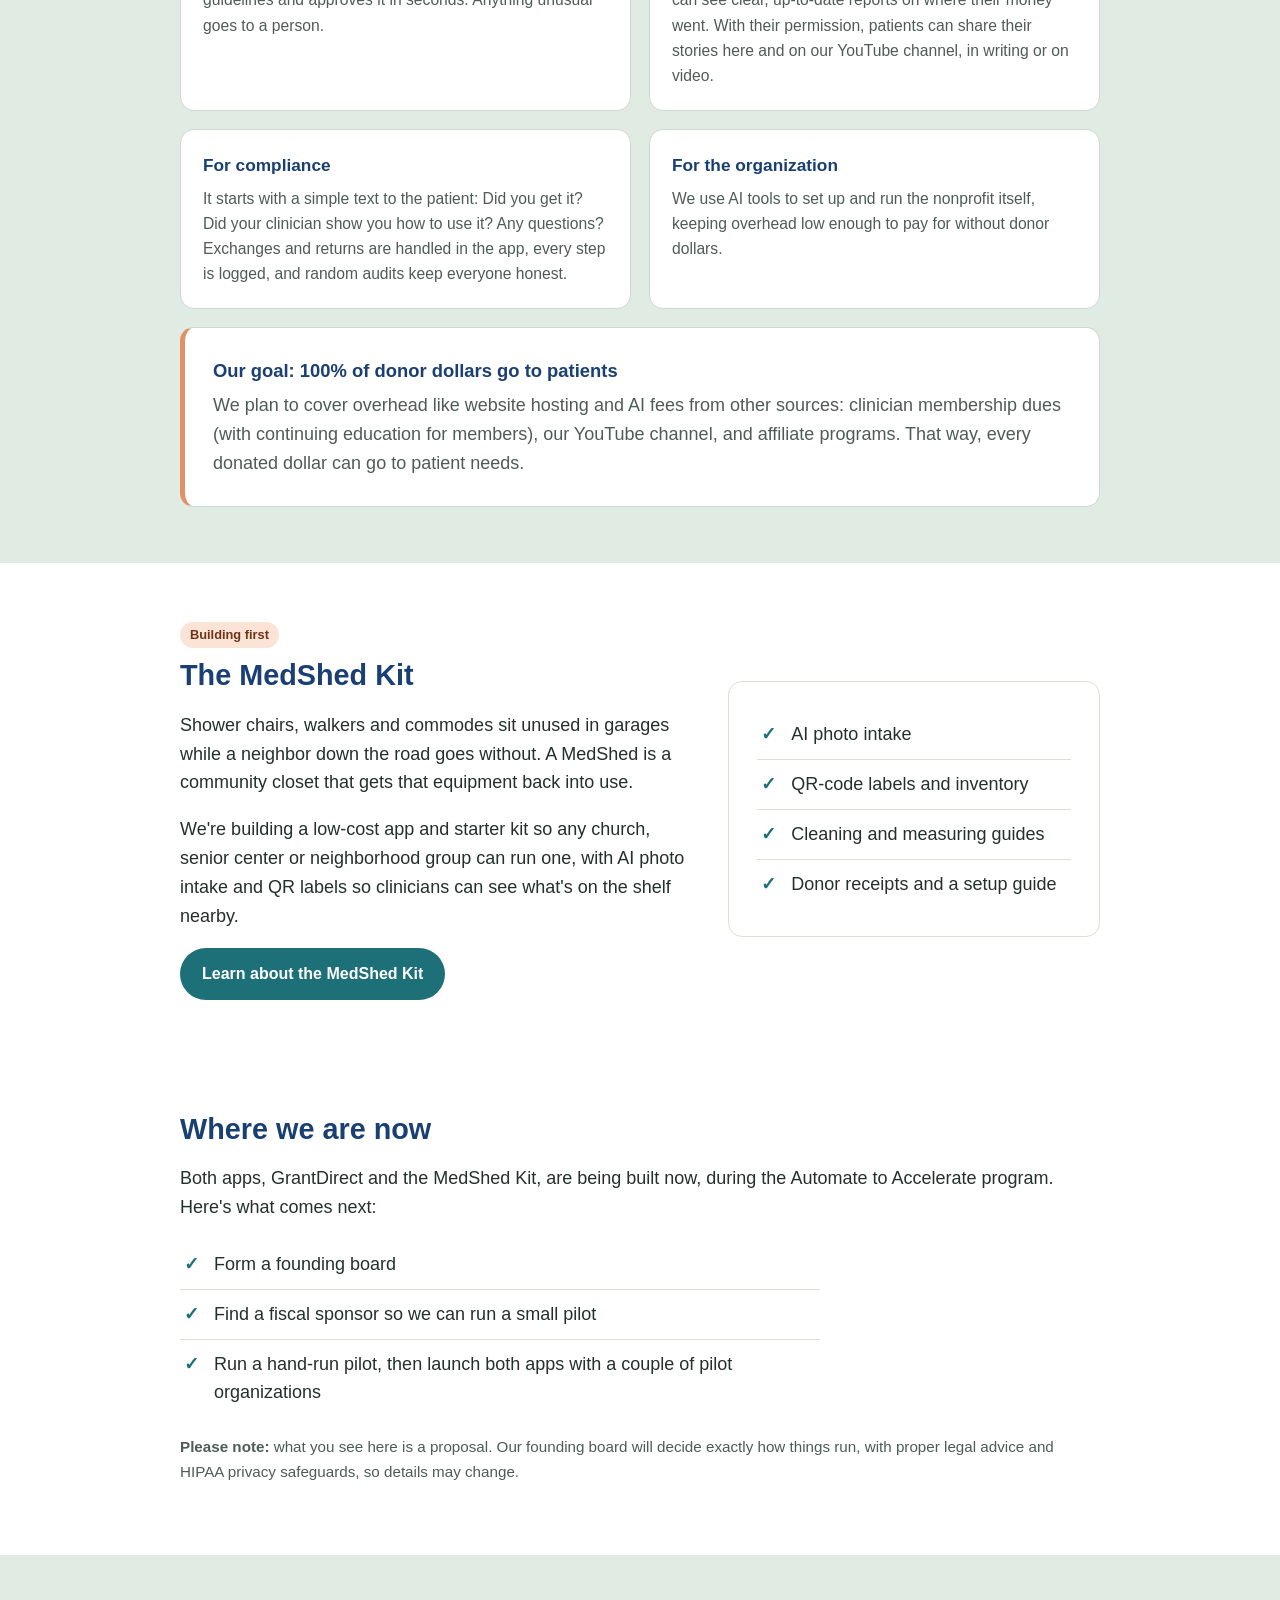
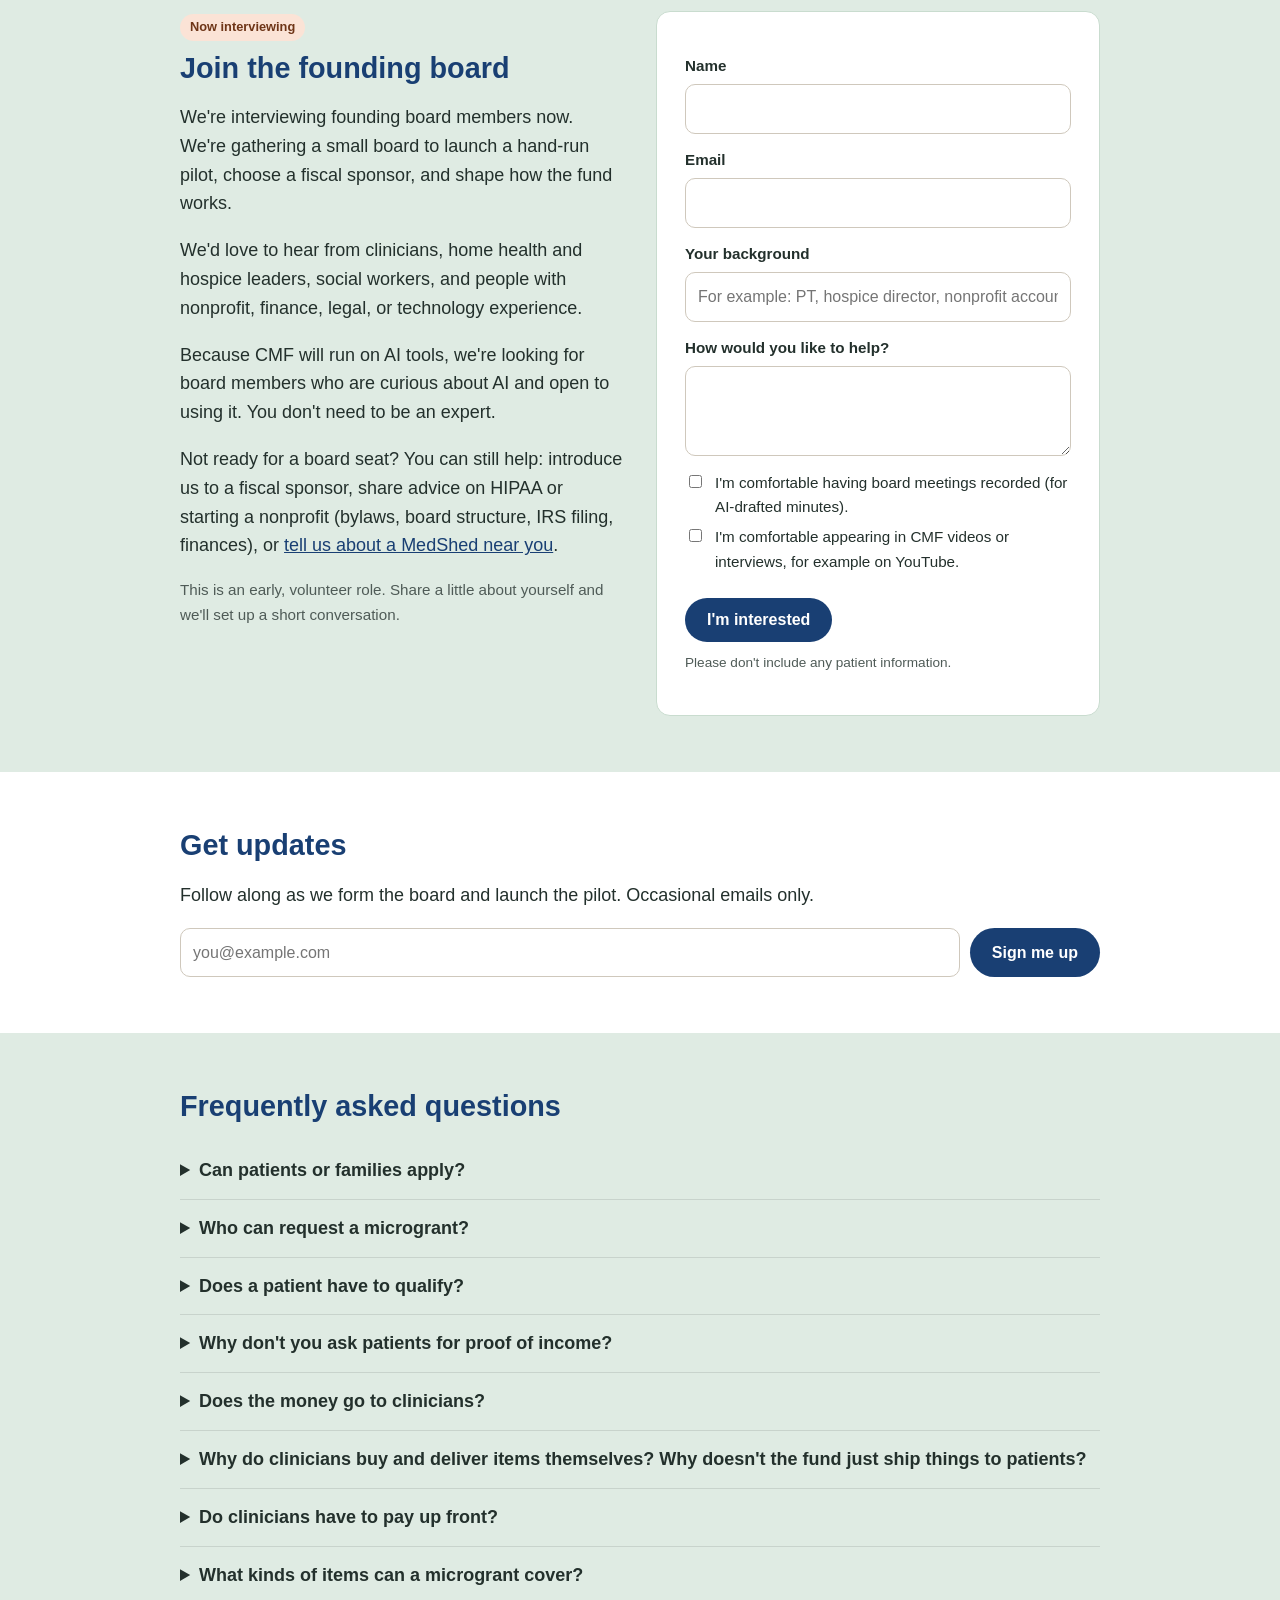
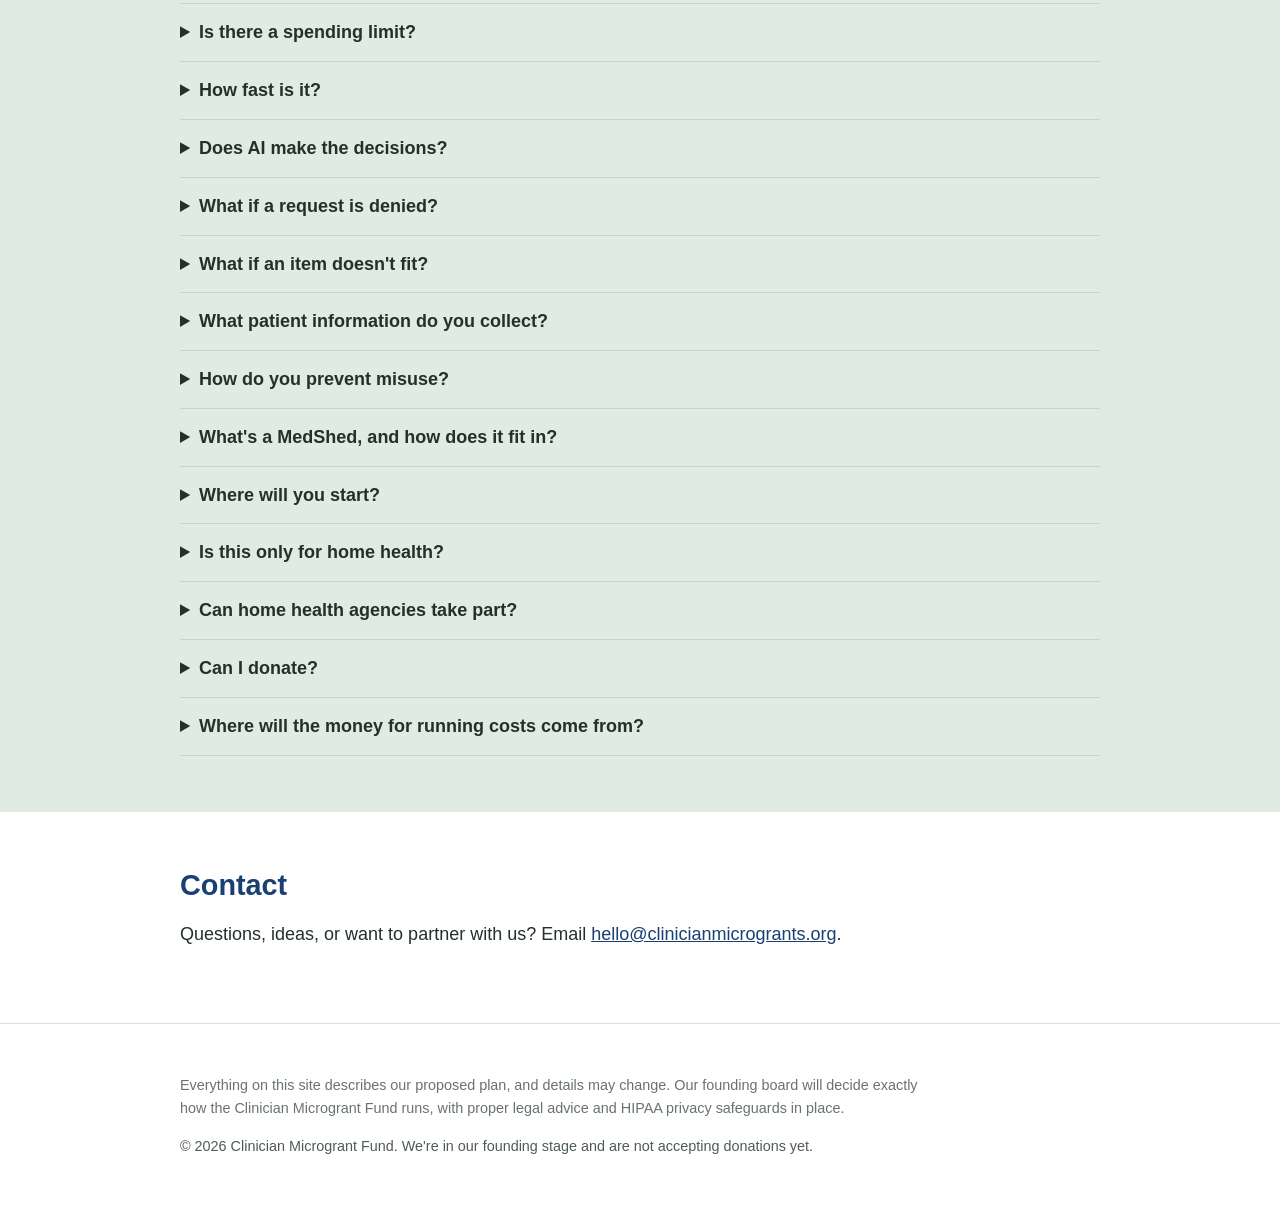
==== commit 841c7f37: "Story: drop timing detail Co-Authored-By: Claude Opus 5.5 (1M context) <noreply@anthropic.com> Claud" ====
--- a/index.html
+++ b/index.html
@@ -48,7 +48,7 @@
         <p>Each one cost very little, and each one changed someone's day at home.</p>
         <p>Then the rules changed. The fund began requiring proof of need: a long form, plus bank statements or pay stubs to prove income. I stopped using it. I won't ask a patient to hand over their bank statements for a pair of shoes.</p>
         <p>Even when it worked, it was slow. Approvals took 24 to 48 hours. Clinicians covered costs on their personal cards and waited about a month for a paper reimbursement check.</p>
-        <p>So I'm starting the Clinician Microgrant Fund. I broke my shoulder this fall and I'm off work while it heals, so I'm using that recovery time to get it off the ground, including building our two apps, GrantDirect and the MedShed Kit.</p>
+        <p>So I'm starting the Clinician Microgrant Fund. I broke my shoulder and I'm off work while it heals, so I'm using that recovery time to get it off the ground, including building our two apps, GrantDirect and the MedShed Kit.</p>
         <p class="pull">Clinicians already know what their patients need. The Clinician Microgrant Fund trusts that judgment and gets out of the way.</p>
       </div></div>
     </section>
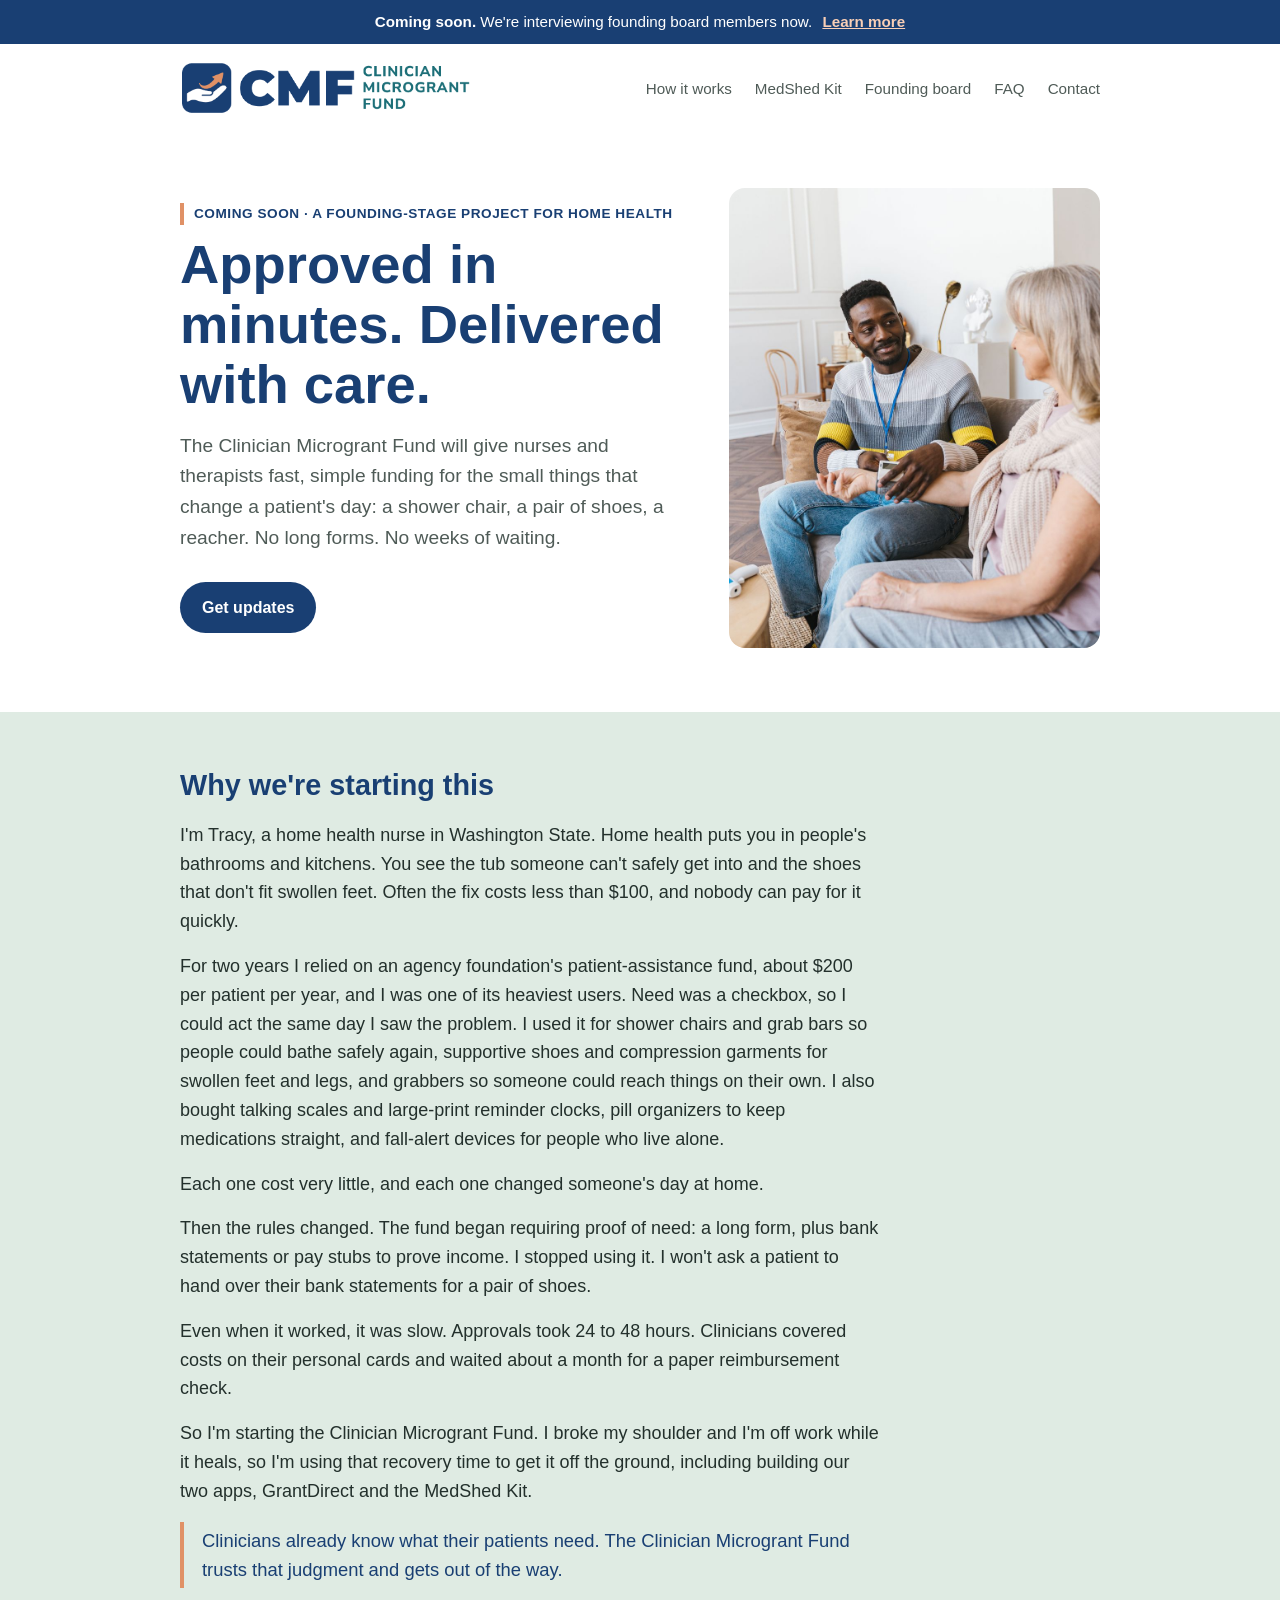
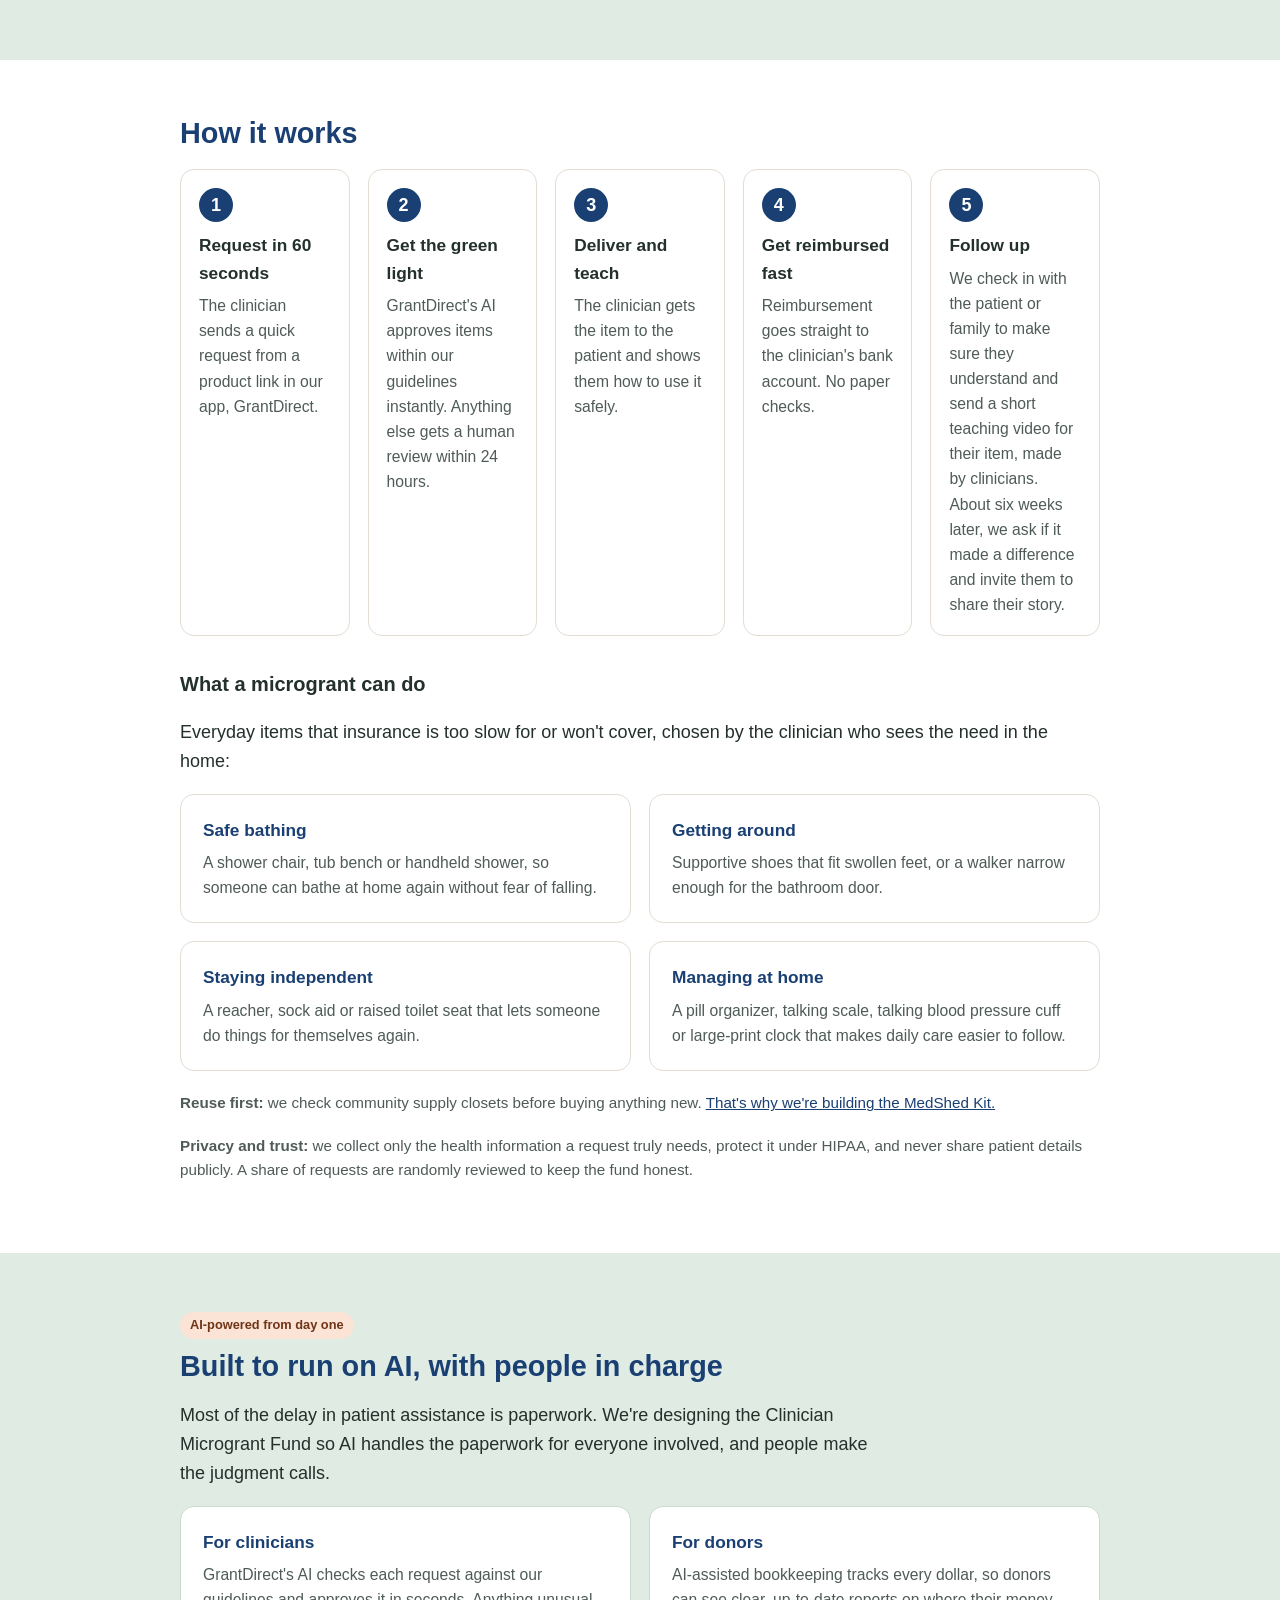
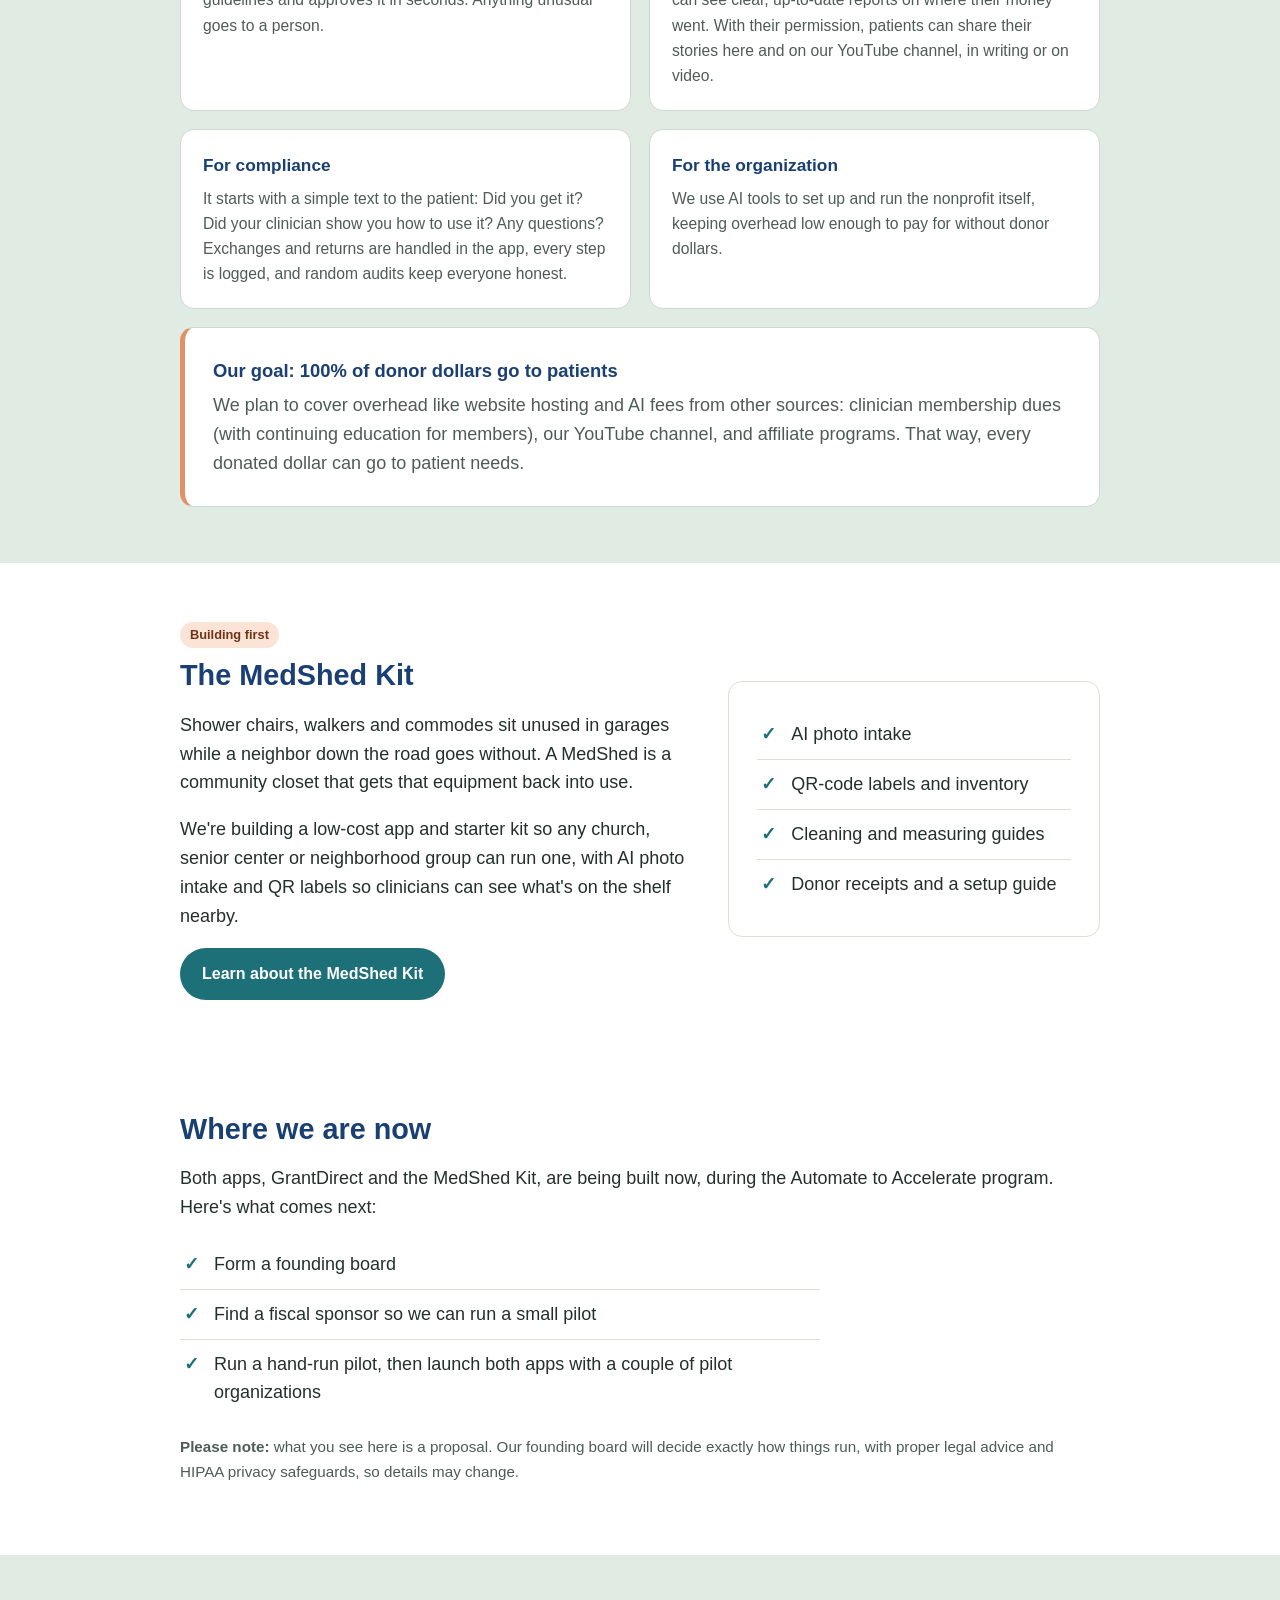
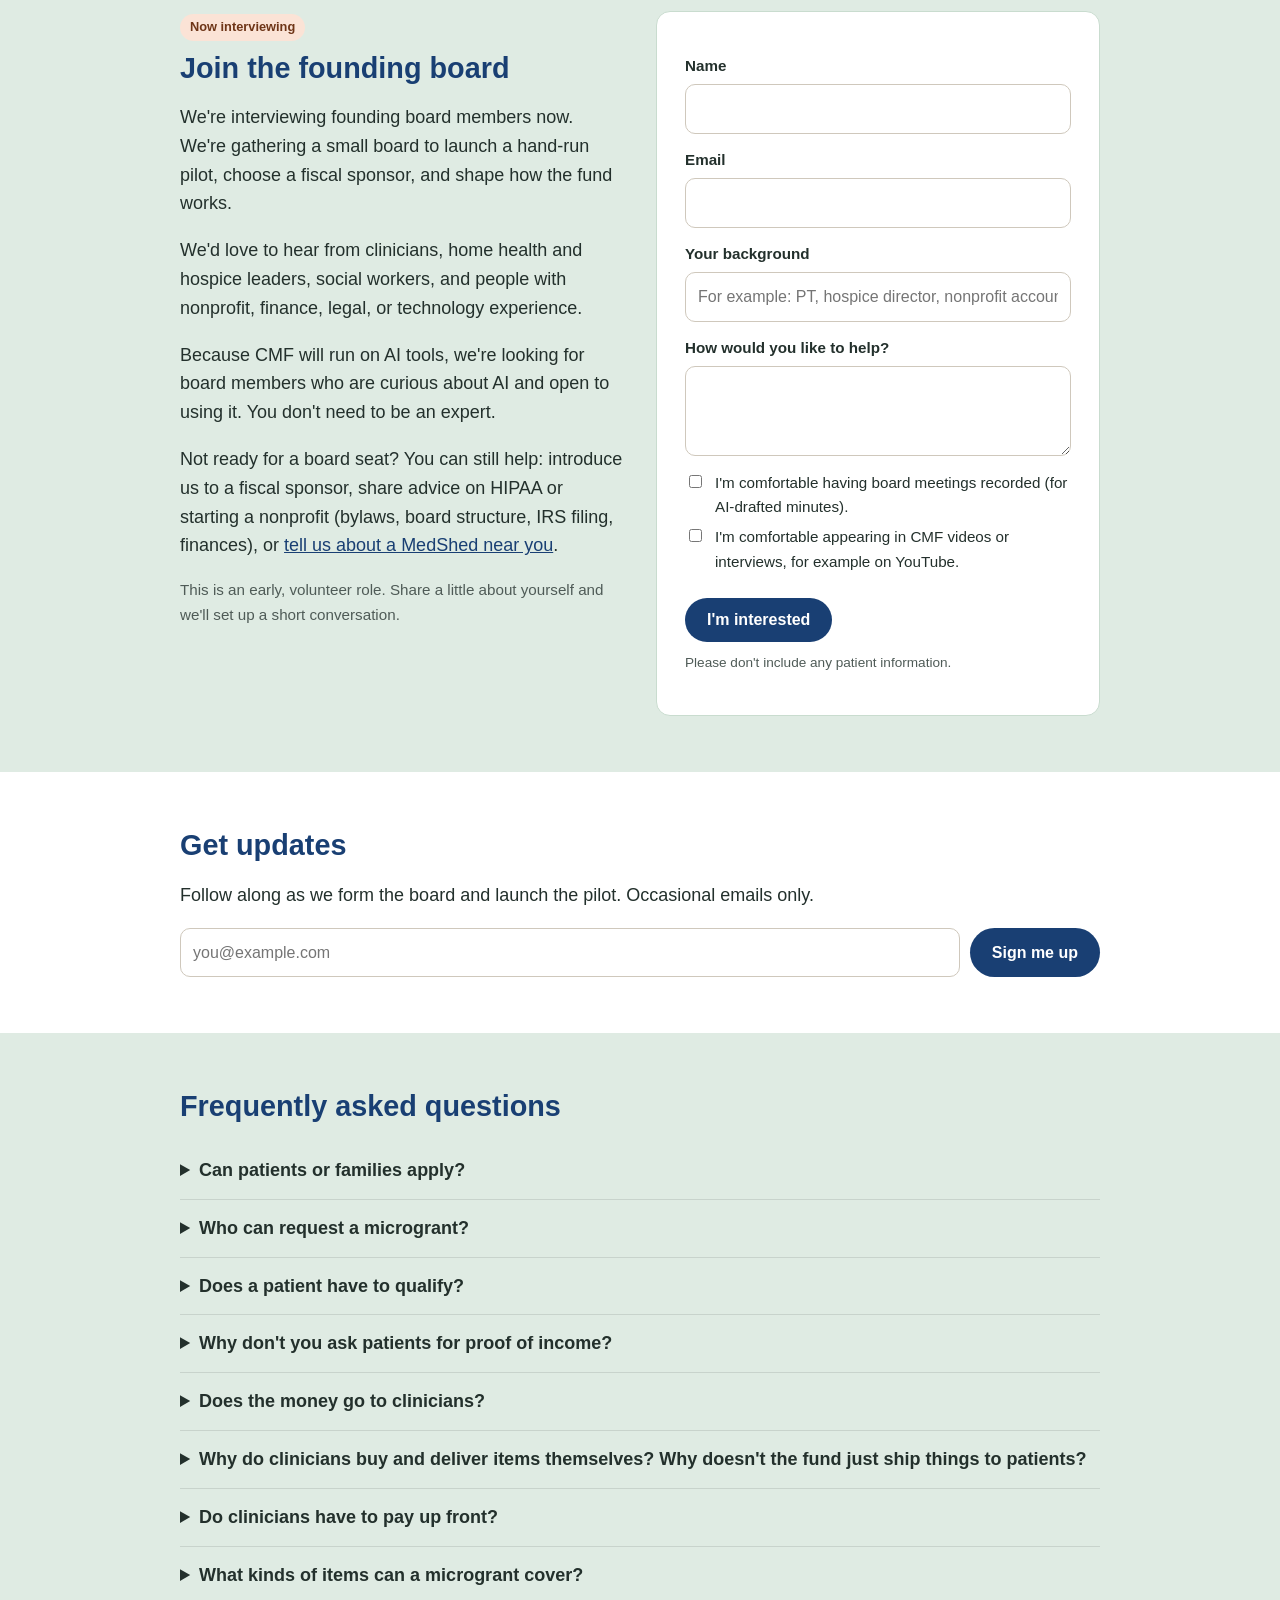
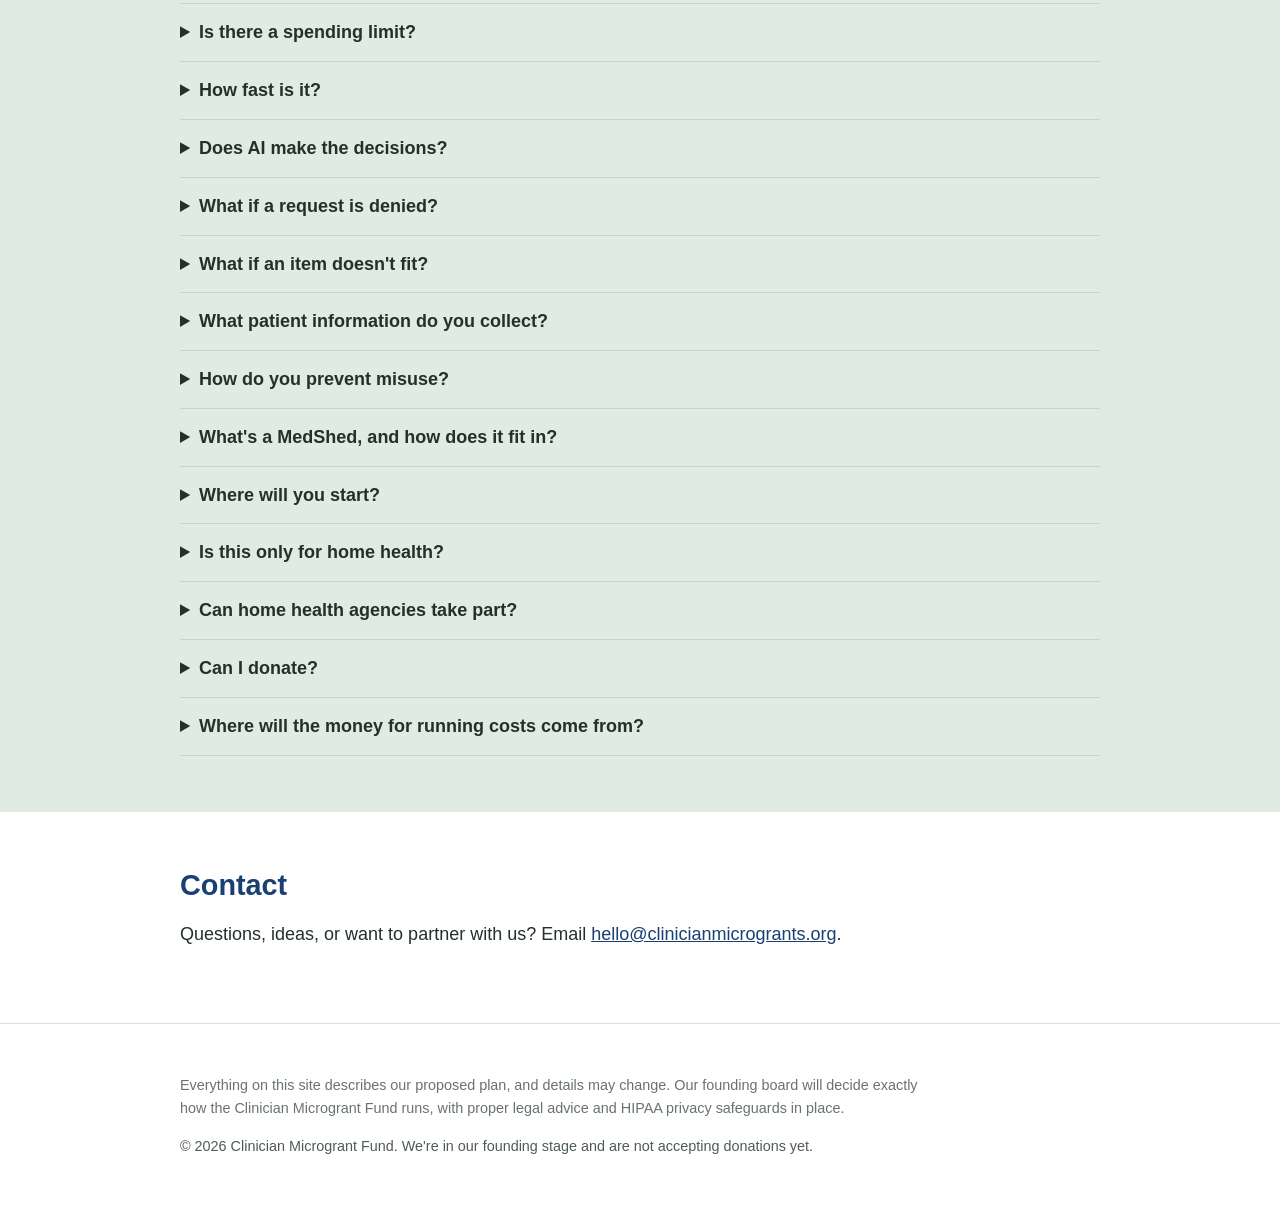
==== commit 6e3dd6ad: "Homepage: new tagline and HIPAA-accurate privacy wording Tagline is now "Approved in minutes. Delive" ====
--- a/index.html
+++ b/index.html
@@ -3,11 +3,11 @@
 <head>
   <meta charset="utf-8">
   <meta name="viewport" content="width=device-width, initial-scale=1">
-  <title>Clinician Microgrant Fund | From need to done in minutes</title>
+  <title>Clinician Microgrant Fund | Approved in minutes. Delivered with care.</title>
   <meta name="description" content="The Clinician Microgrant Fund gives home health clinicians fast, simple funding for the small items that change a patient's day. Join our founding board.">
   <link rel="canonical" href="https://clinicianmicrogrants.org/">
   <meta property="og:title" content="Clinician Microgrant Fund">
-  <meta property="og:description" content="From need to done in minutes. Fast funding for clinician-identified needs.">
+  <meta property="og:description" content="Approved in minutes. Delivered with care. Fast funding for clinician-identified needs.">
   <meta property="og:url" content="https://clinicianmicrogrants.org/">
   <meta property="og:type" content="website">
   <link rel="icon" type="image/png" href="/assets/icon-hand.png">
@@ -33,7 +33,7 @@
     <div class="wrap hero hero-photo">
       <div>
         <p class="eyebrow">Coming soon &middot; A founding-stage project for home health</p>
-        <h1>From need to done in minutes.</h1>
+        <h1>Approved in minutes. Delivered with care.</h1>
         <p class="lede">The Clinician Microgrant Fund will give nurses and therapists fast, simple funding for the small things that change a patient's day: a shower chair, a pair of shoes, a reacher. No long forms. No weeks of waiting.</p>
         <a class="btn" href="#updates">Get updates</a>
       </div>
@@ -99,7 +99,7 @@
           </div>
         </div>
         <p class="note"><strong>Reuse first:</strong> we check community supply closets before buying anything new. <a href="/med-shed-kit/">That's why we're building the MedShed Kit.</a></p>
-        <p class="note"><strong>Privacy and trust:</strong> we don't collect diagnoses, and follow-up texts to patients never mention health information. A share of requests are randomly reviewed to keep the fund honest.</p>
+        <p class="note"><strong>Privacy and trust:</strong> we collect only the health information a request truly needs, protect it under HIPAA, and never share patient details publicly. A share of requests are randomly reviewed to keep the fund honest.</p>
       </div>
     </section>
 
@@ -284,7 +284,7 @@
         </details>
         <details>
           <summary>What patient information do you collect?</summary>
-          <p>Only what's needed for a follow-up text. We never collect diagnoses or home addresses, and our follow-up texts never mention health information.</p>
+          <p>Only what a request truly needs, such as what's needed for a follow-up text. We never collect home addresses. Any health information is protected under HIPAA and never shared publicly.</p>
         </details>
         <details>
           <summary>How do you prevent misuse?</summary>
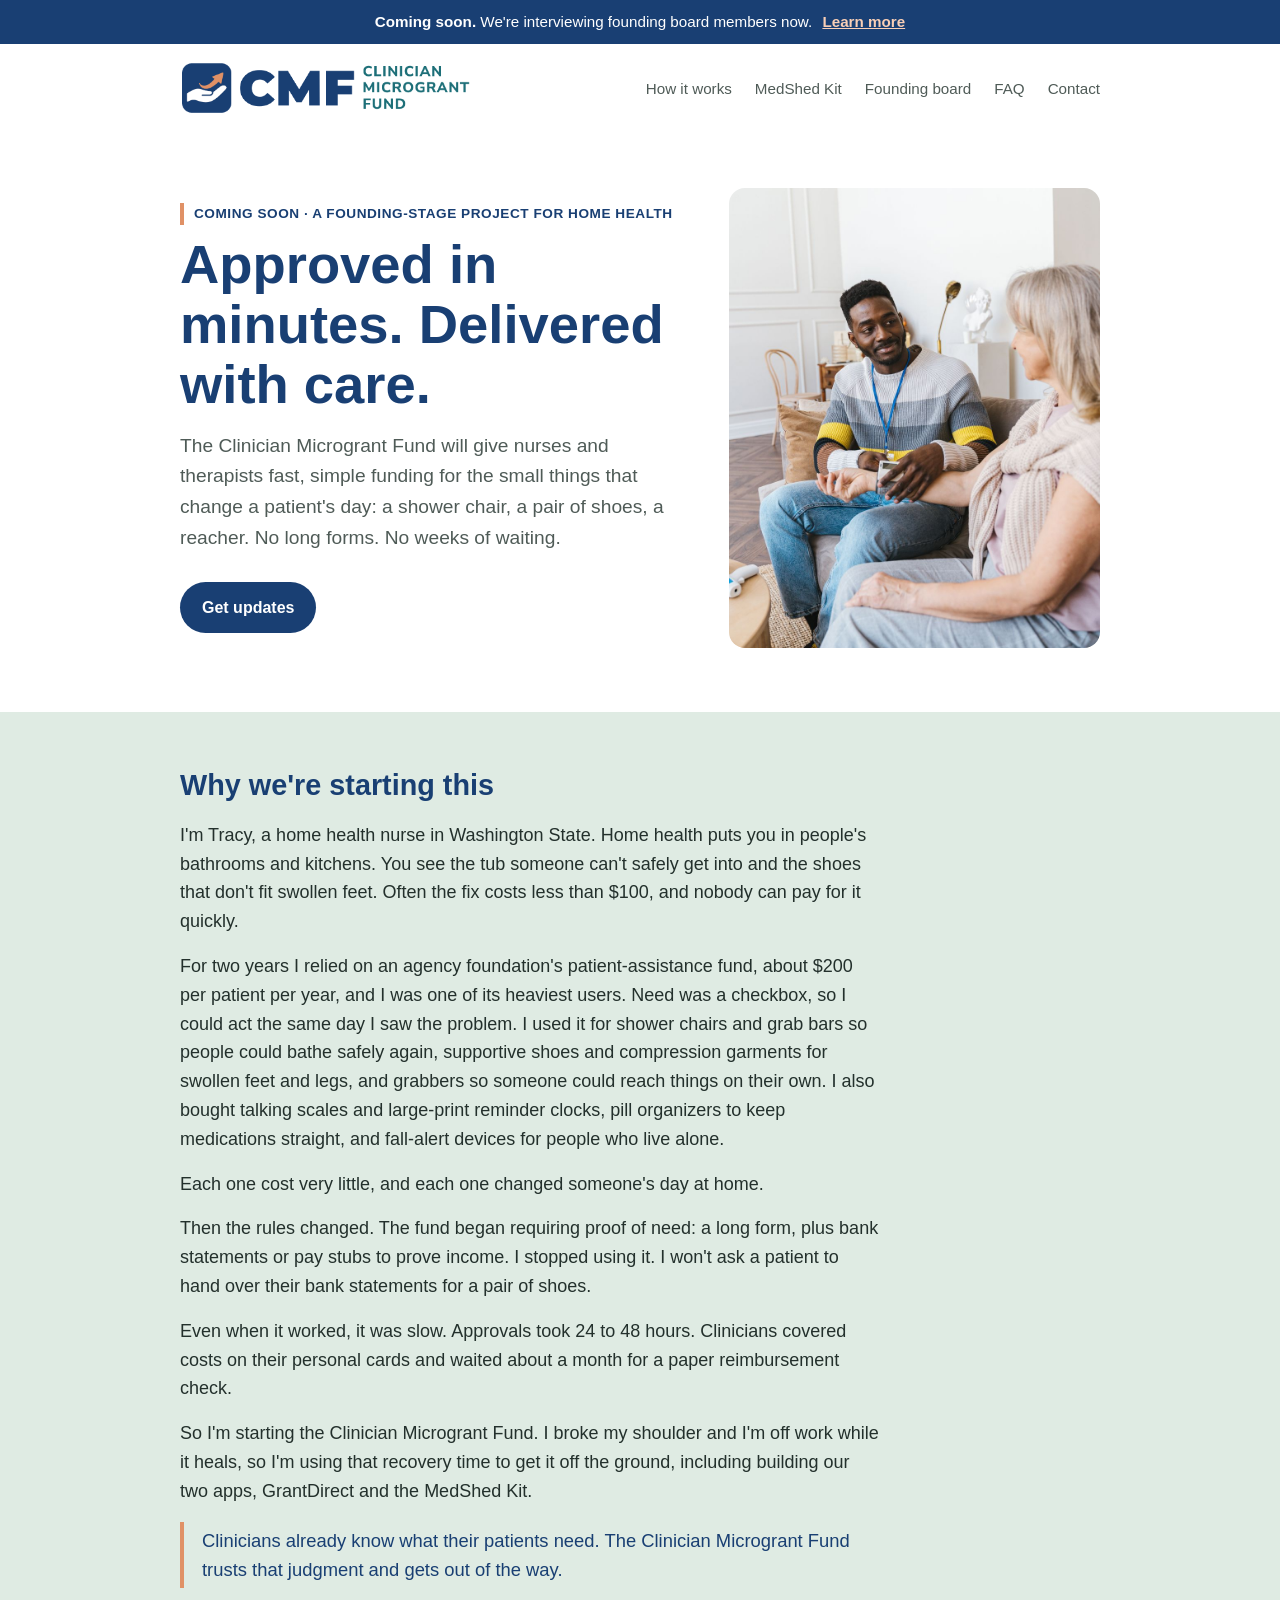
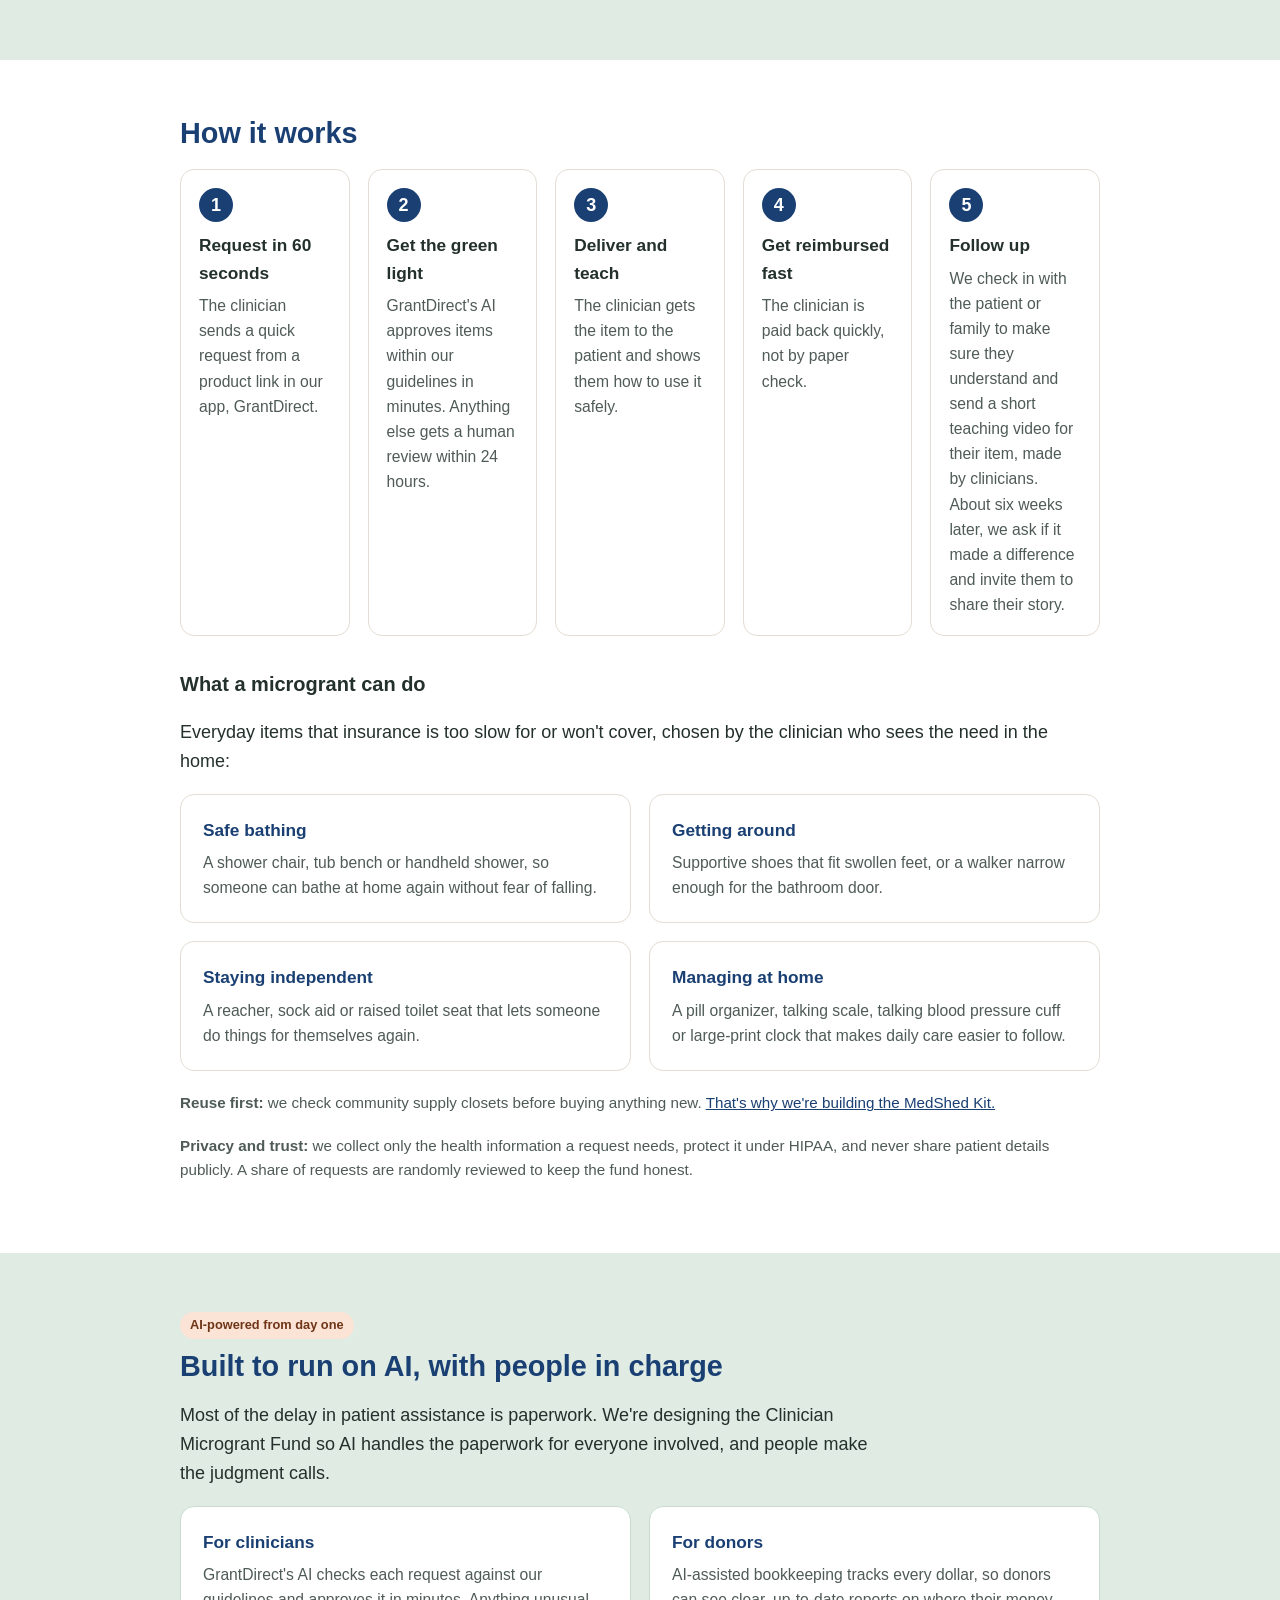
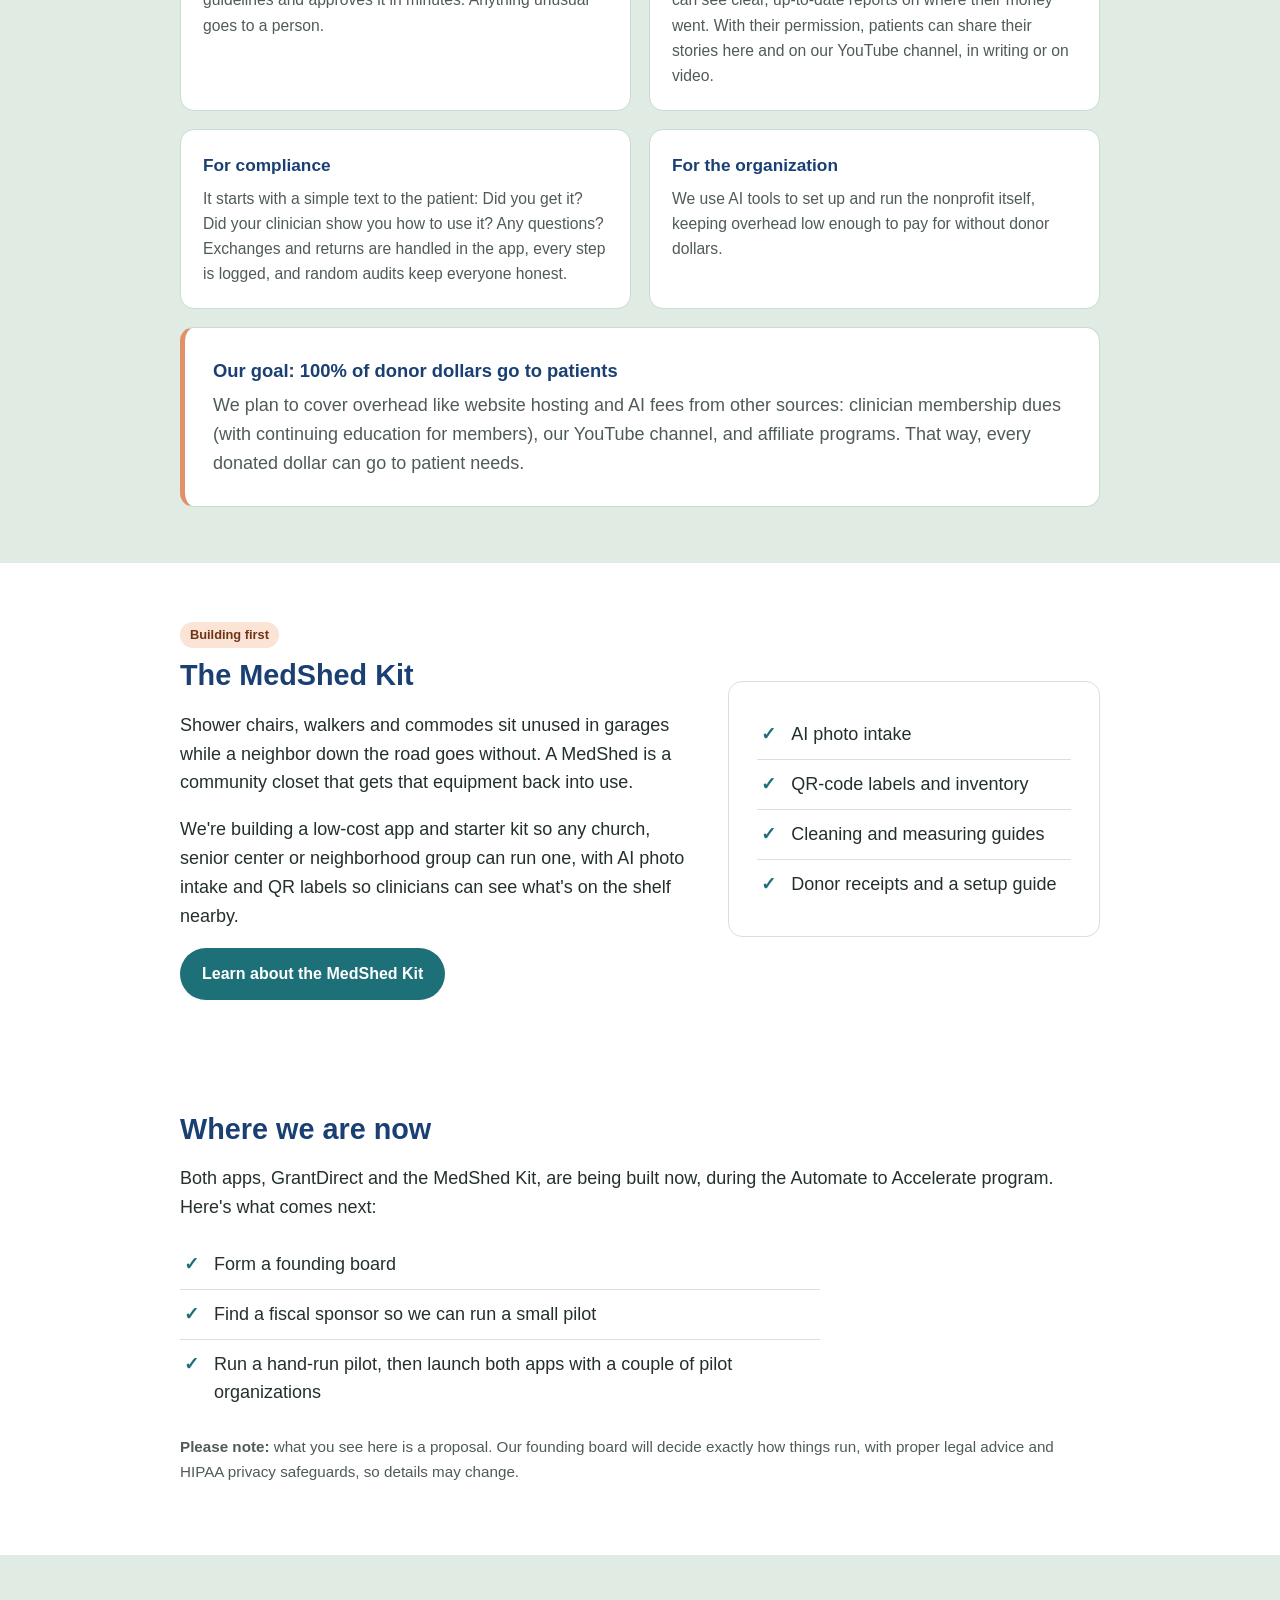
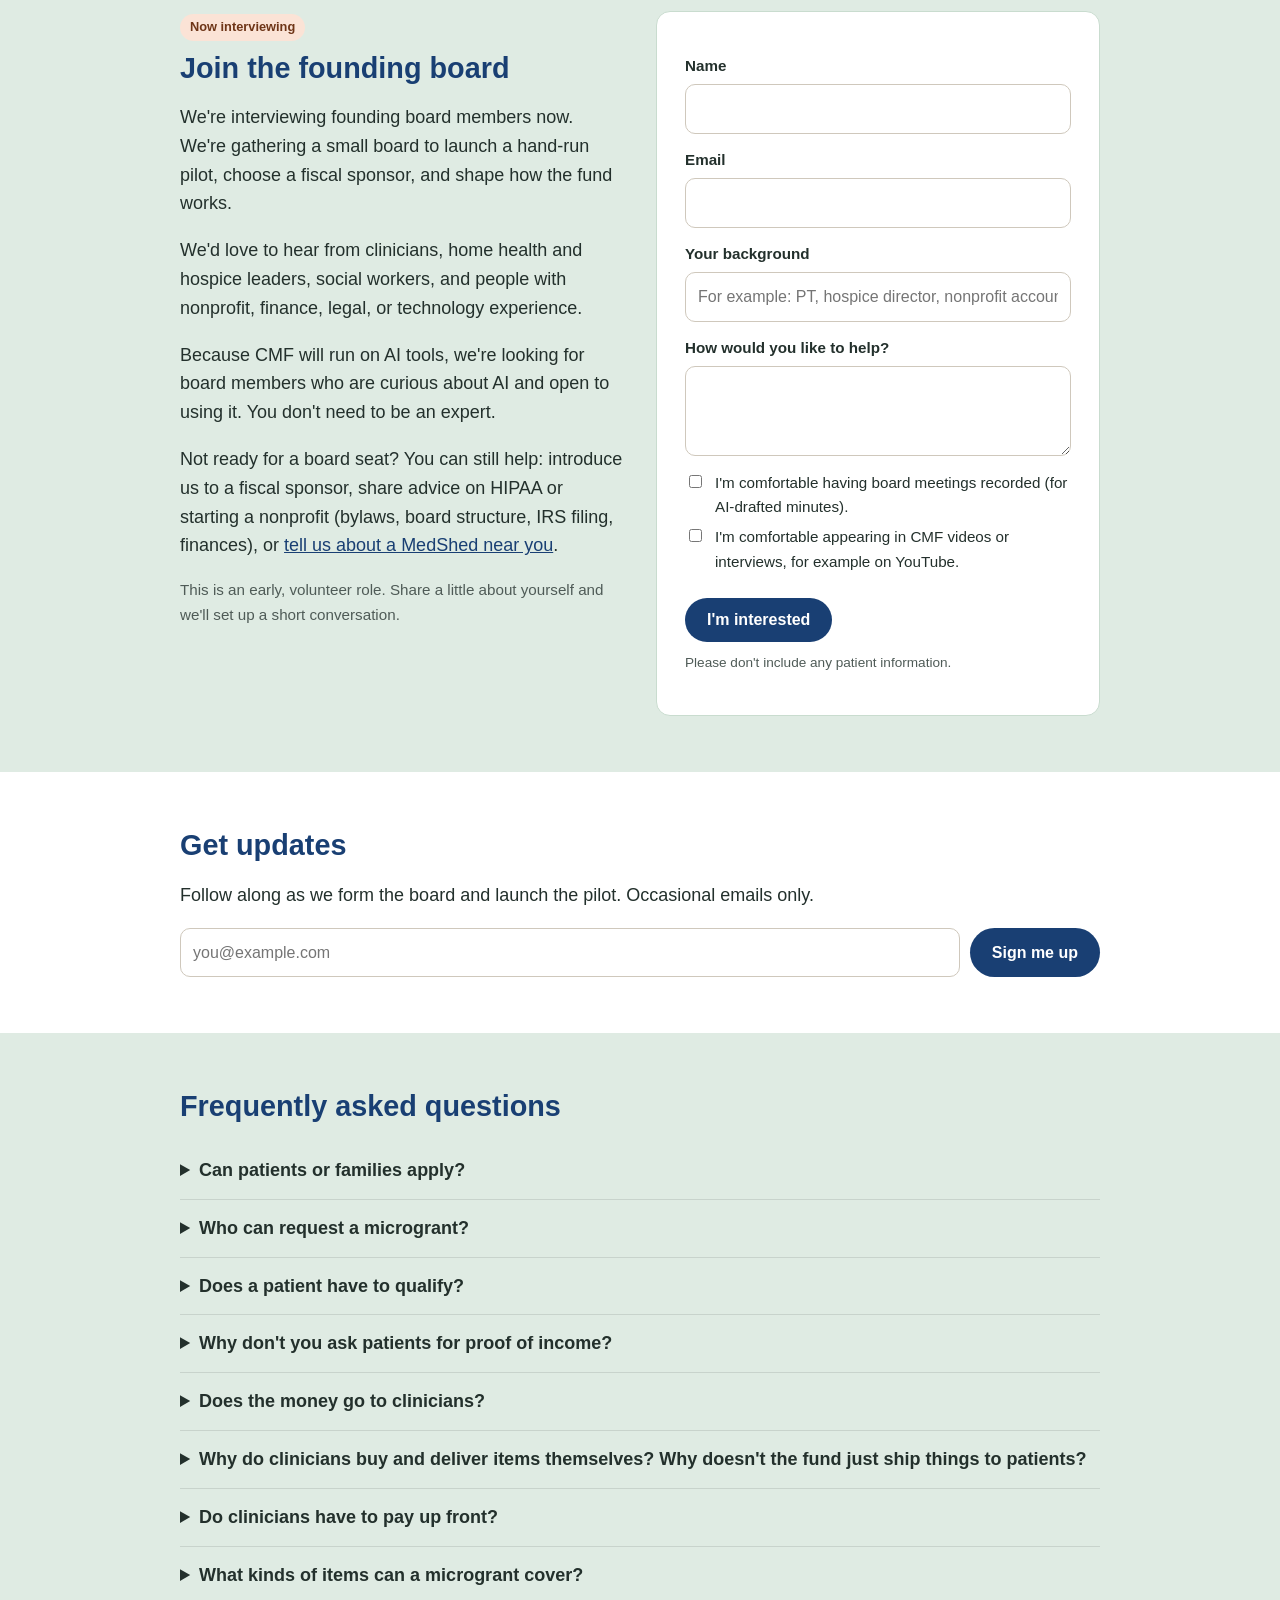
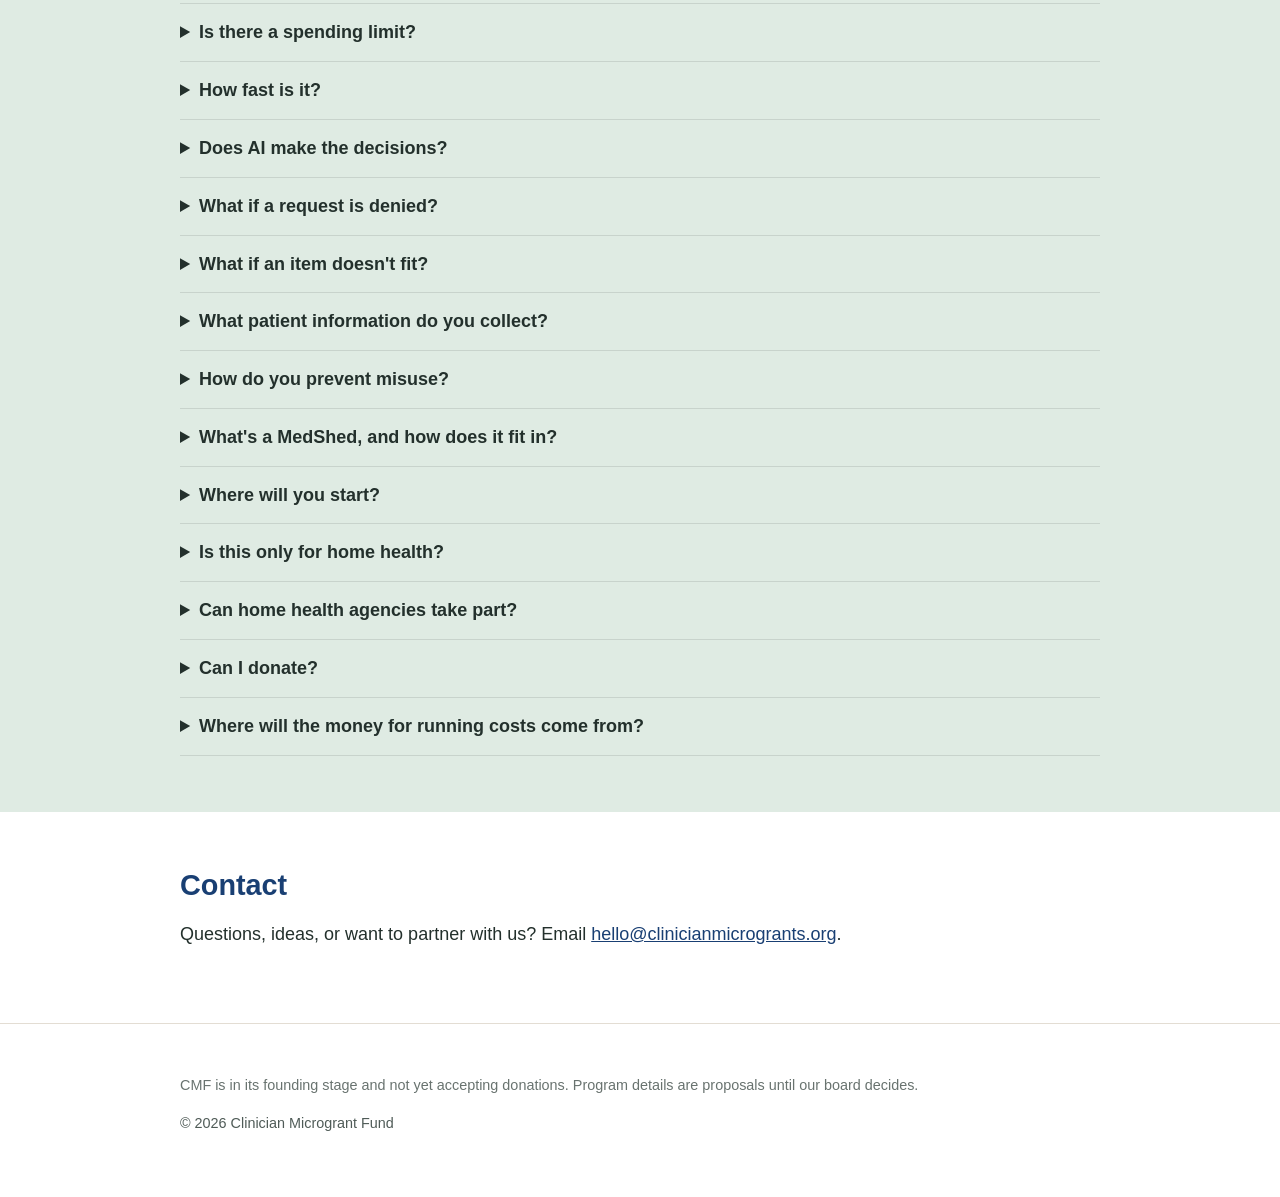
==== commit 616f9985: "Match site copy to approved claims: minutes, payback wording, footer disclaimer Co-Authored-By: Clau" ====
--- a/index.html
+++ b/index.html
@@ -63,7 +63,7 @@
           </li>
           <li>
             <h3>Get the green light</h3>
-            <p>GrantDirect's AI approves items within our guidelines instantly. Anything else gets a human review within 24 hours.</p>
+            <p>GrantDirect's AI approves items within our guidelines in minutes. Anything else gets a human review within 24 hours.</p>
           </li>
           <li>
             <h3>Deliver and teach</h3>
@@ -71,7 +71,7 @@
           </li>
           <li>
             <h3>Get reimbursed fast</h3>
-            <p>Reimbursement goes straight to the clinician's bank account. No paper checks.</p>
+            <p>The clinician is paid back quickly, not by paper check.</p>
           </li>
           <li>
             <h3>Follow up</h3>
@@ -99,7 +99,7 @@
           </div>
         </div>
         <p class="note"><strong>Reuse first:</strong> we check community supply closets before buying anything new. <a href="/med-shed-kit/">That's why we're building the MedShed Kit.</a></p>
-        <p class="note"><strong>Privacy and trust:</strong> we collect only the health information a request truly needs, protect it under HIPAA, and never share patient details publicly. A share of requests are randomly reviewed to keep the fund honest.</p>
+        <p class="note"><strong>Privacy and trust:</strong> we collect only the health information a request needs, protect it under HIPAA, and never share patient details publicly. A share of requests are randomly reviewed to keep the fund honest.</p>
       </div>
     </section>
 
@@ -111,7 +111,7 @@
         <div class="ai-grid">
           <div class="card">
             <h3>For clinicians</h3>
-            <p>GrantDirect's AI checks each request against our guidelines and approves it in seconds. Anything unusual goes to a person.</p>
+            <p>GrantDirect's AI checks each request against our guidelines and approves it in minutes. Anything unusual goes to a person.</p>
           </div>
           <div class="card">
             <h3>For donors</h3>
@@ -256,7 +256,7 @@
         </details>
         <details>
           <summary>Do clinicians have to pay up front?</summary>
-          <p>The current plan is that clinicians buy the item and get paid back quickly by direct deposit. For higher-cost items, or clinicians who can't front the cost, we're looking at options like single-use payment cards. Our founding board will decide the details.</p>
+          <p>The current plan is that clinicians buy the item and get paid back quickly, not by paper check. For higher-cost items, or clinicians who can't front the cost, we're looking at other options. Our founding board will decide the details.</p>
         </details>
         <details>
           <summary>What kinds of items can a microgrant cover?</summary>
@@ -268,7 +268,7 @@
         </details>
         <details>
           <summary>How fast is it?</summary>
-          <p>Requests take about a minute. Items within our guidelines can be approved right away, and anything else gets a human review within 24 hours. Clinicians are paid back by direct deposit, not paper checks.</p>
+          <p>Requests take about a minute. Items within our guidelines can be approved in minutes, and anything else gets a human review within 24 hours. Clinicians are paid back quickly, not by paper check.</p>
         </details>
         <details>
           <summary>Does AI make the decisions?</summary>
@@ -284,7 +284,7 @@
         </details>
         <details>
           <summary>What patient information do you collect?</summary>
-          <p>Only what a request truly needs, such as what's needed for a follow-up text. We never collect home addresses. Any health information is protected under HIPAA and never shared publicly.</p>
+          <p>Only what a request needs, such as what's needed for a follow-up text. We never collect home addresses. Any health information is protected under HIPAA and never shared publicly.</p>
         </details>
         <details>
           <summary>How do you prevent misuse?</summary>
@@ -327,8 +327,8 @@
 
   <footer>
     <div class="wrap">
-      <p class="disclaimer">Everything on this site describes our proposed plan, and details may change. Our founding board will decide exactly how the Clinician Microgrant Fund runs, with proper legal advice and HIPAA privacy safeguards in place.</p>
-      <p>&copy; 2026 Clinician Microgrant Fund. We're in our founding stage and are not accepting donations yet.</p>
+      <p class="disclaimer">CMF is in its founding stage and not yet accepting donations. Program details are proposals until our board decides.</p>
+      <p>&copy; 2026 Clinician Microgrant Fund</p>
     </div>
   </footer>
 
